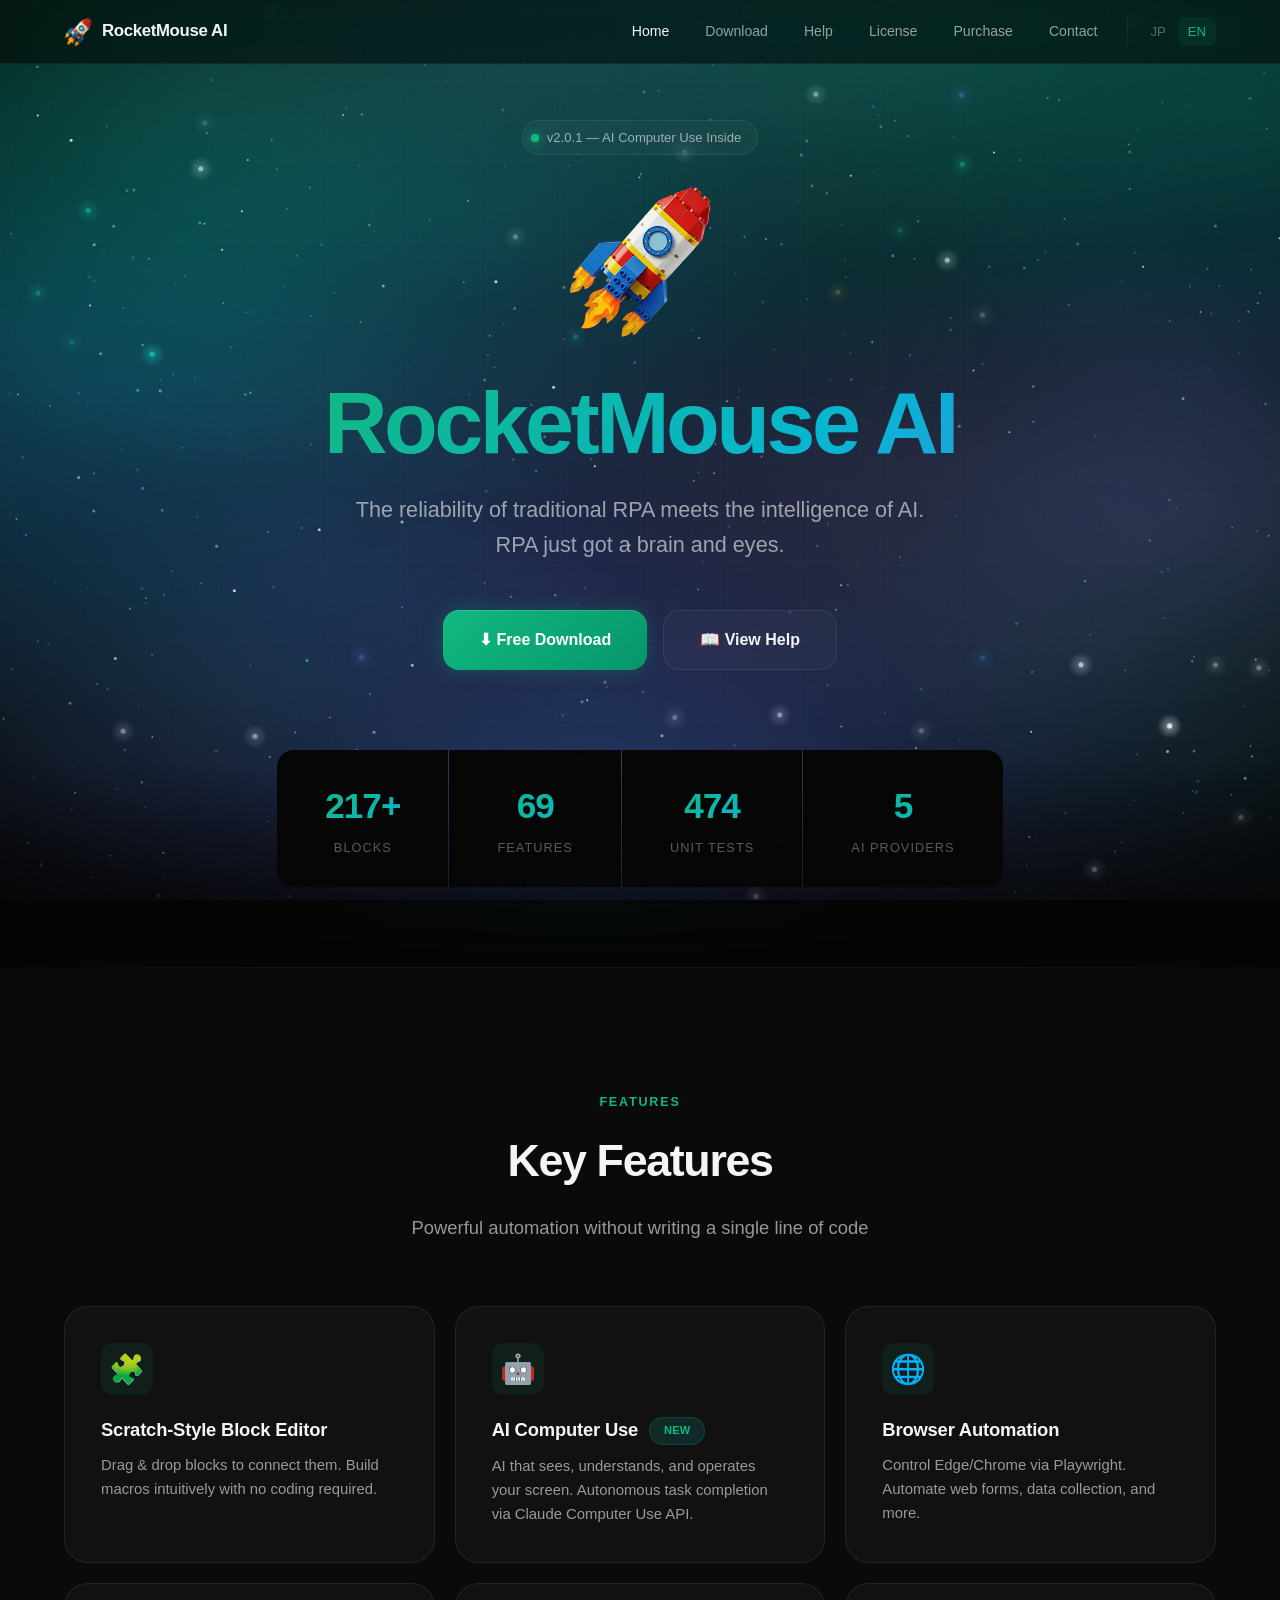
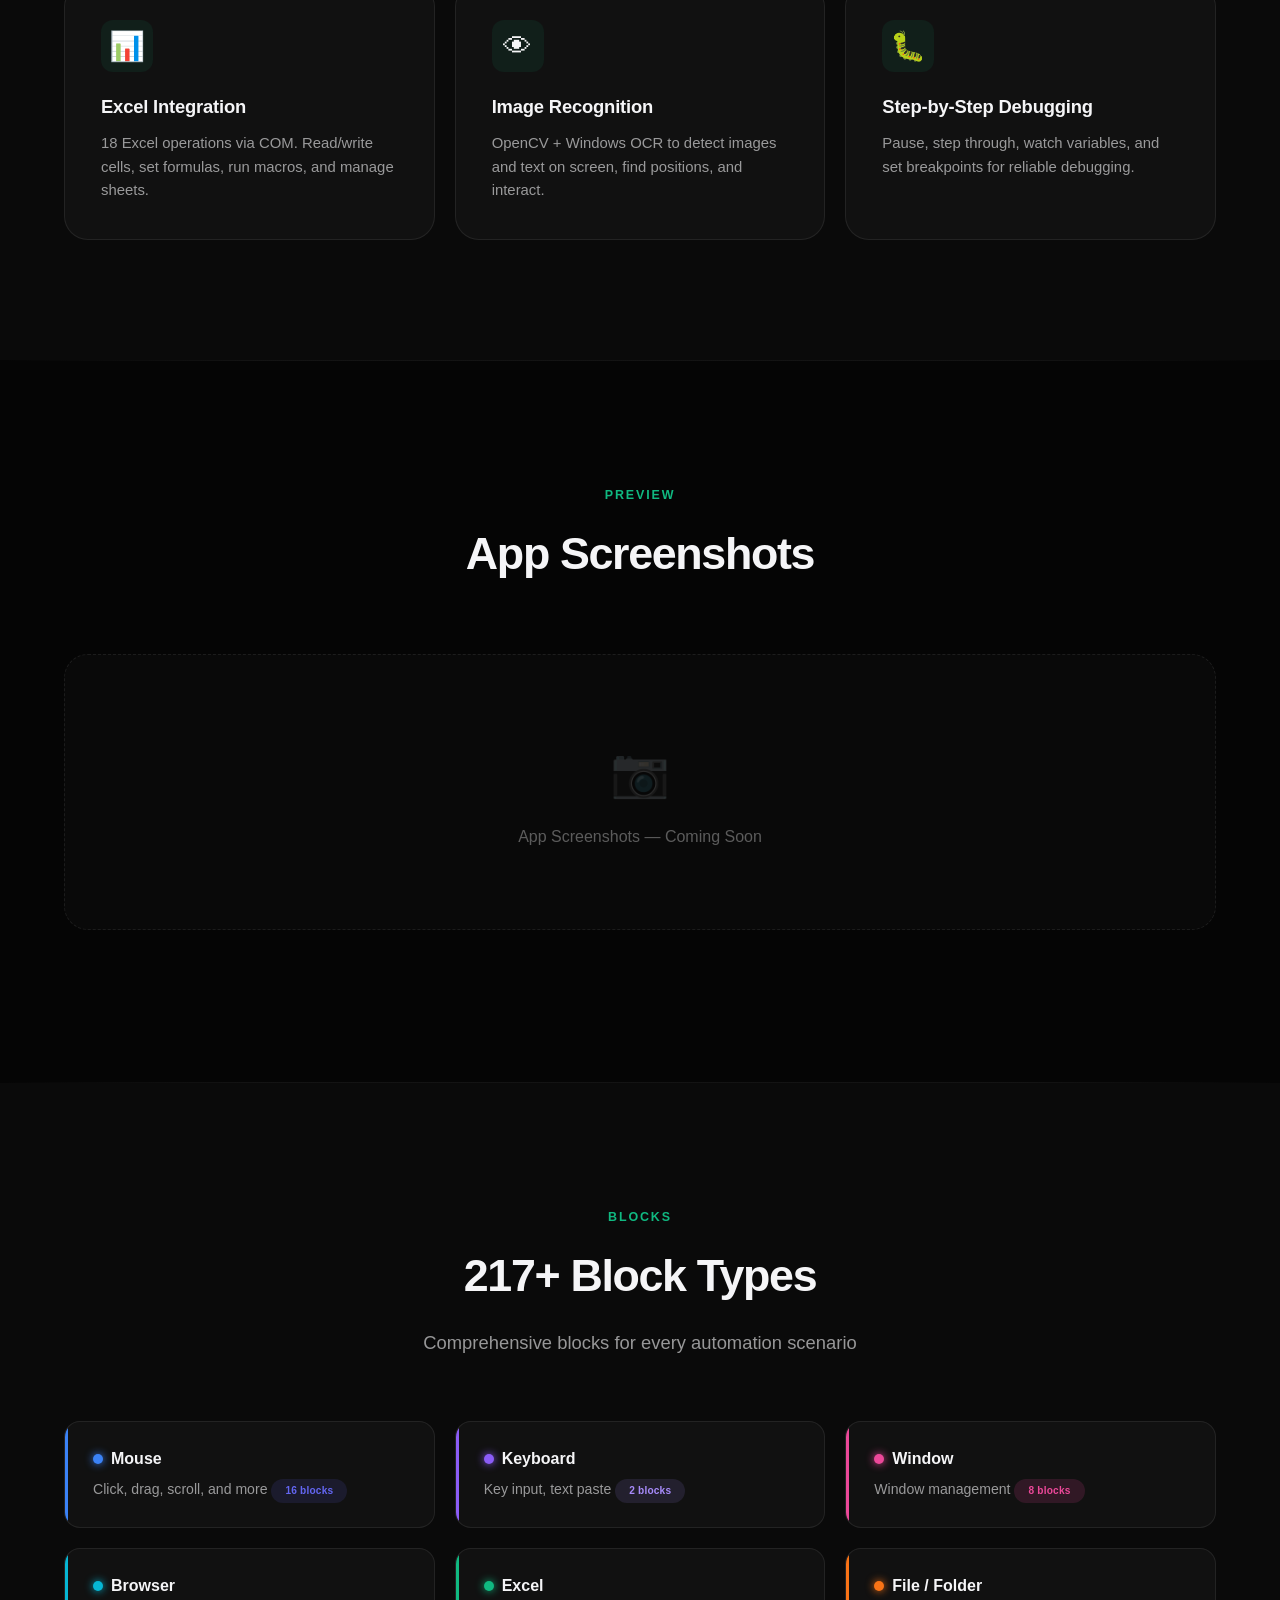
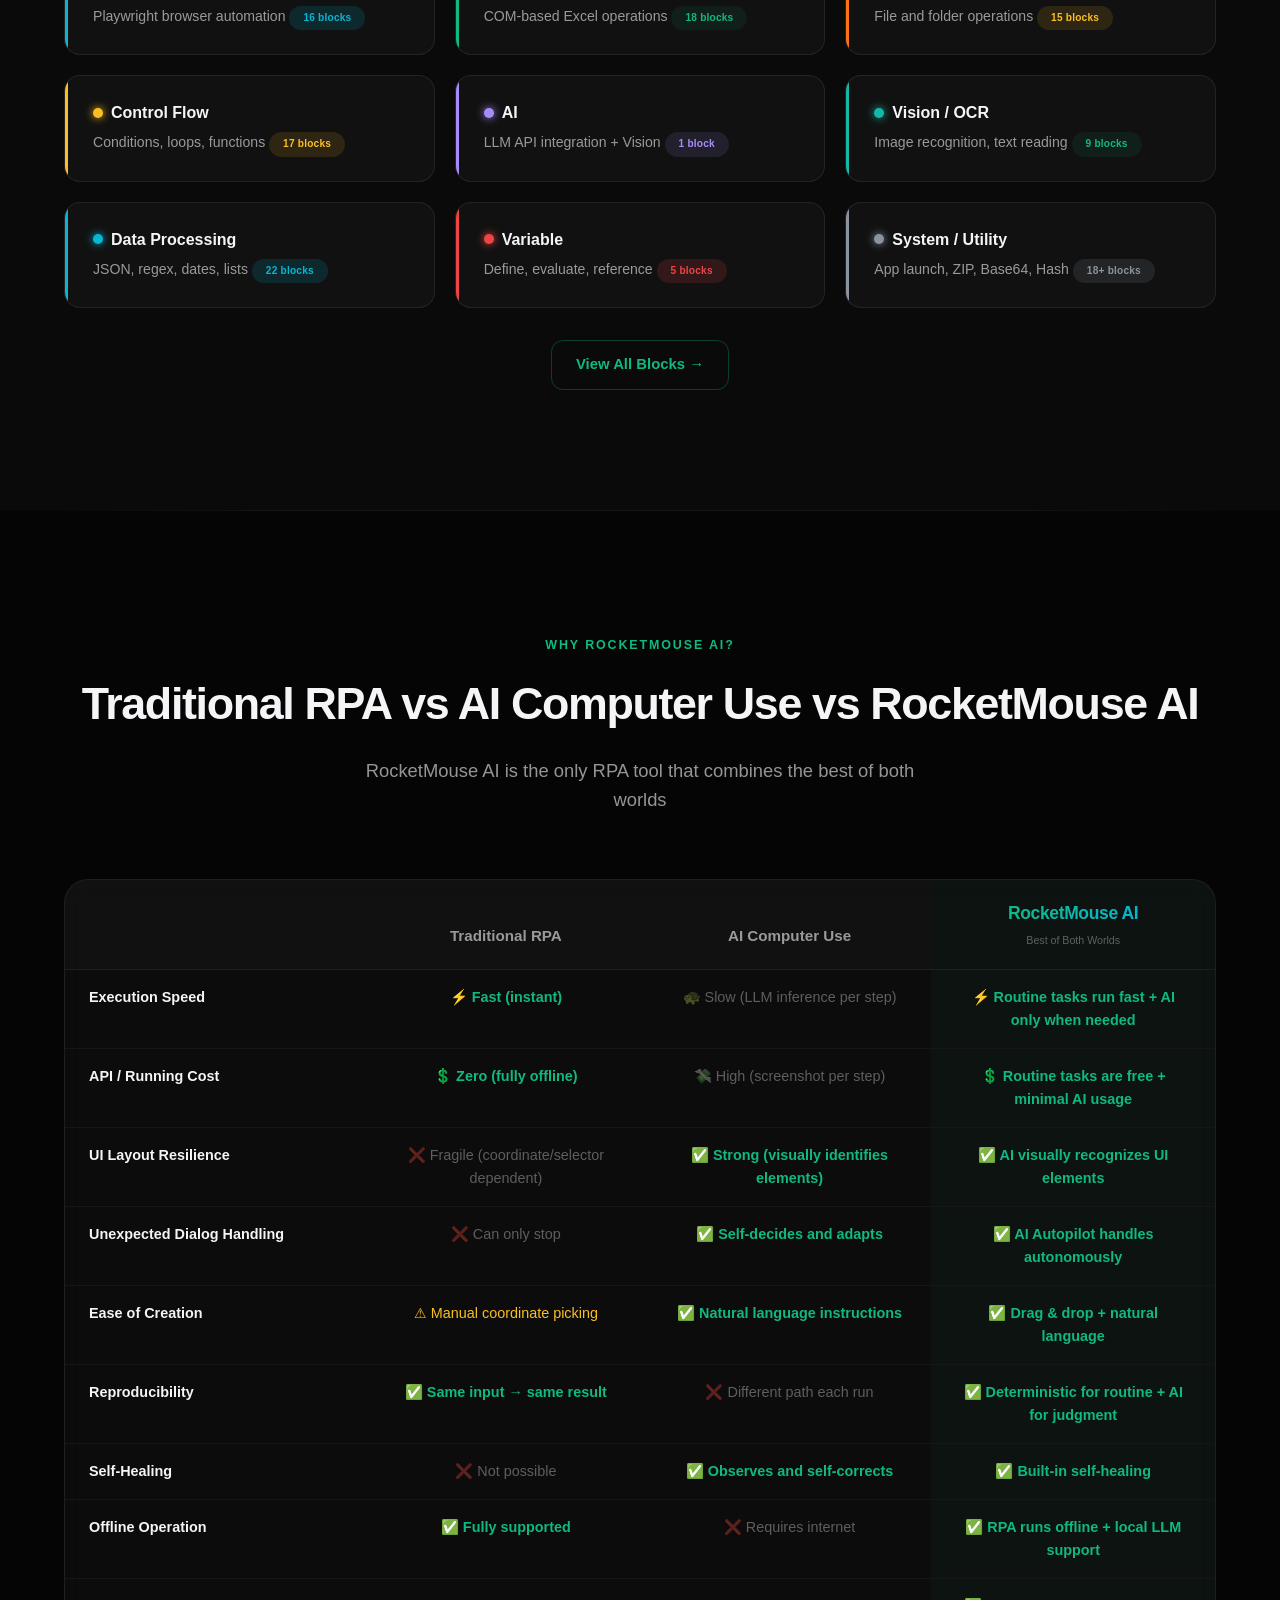
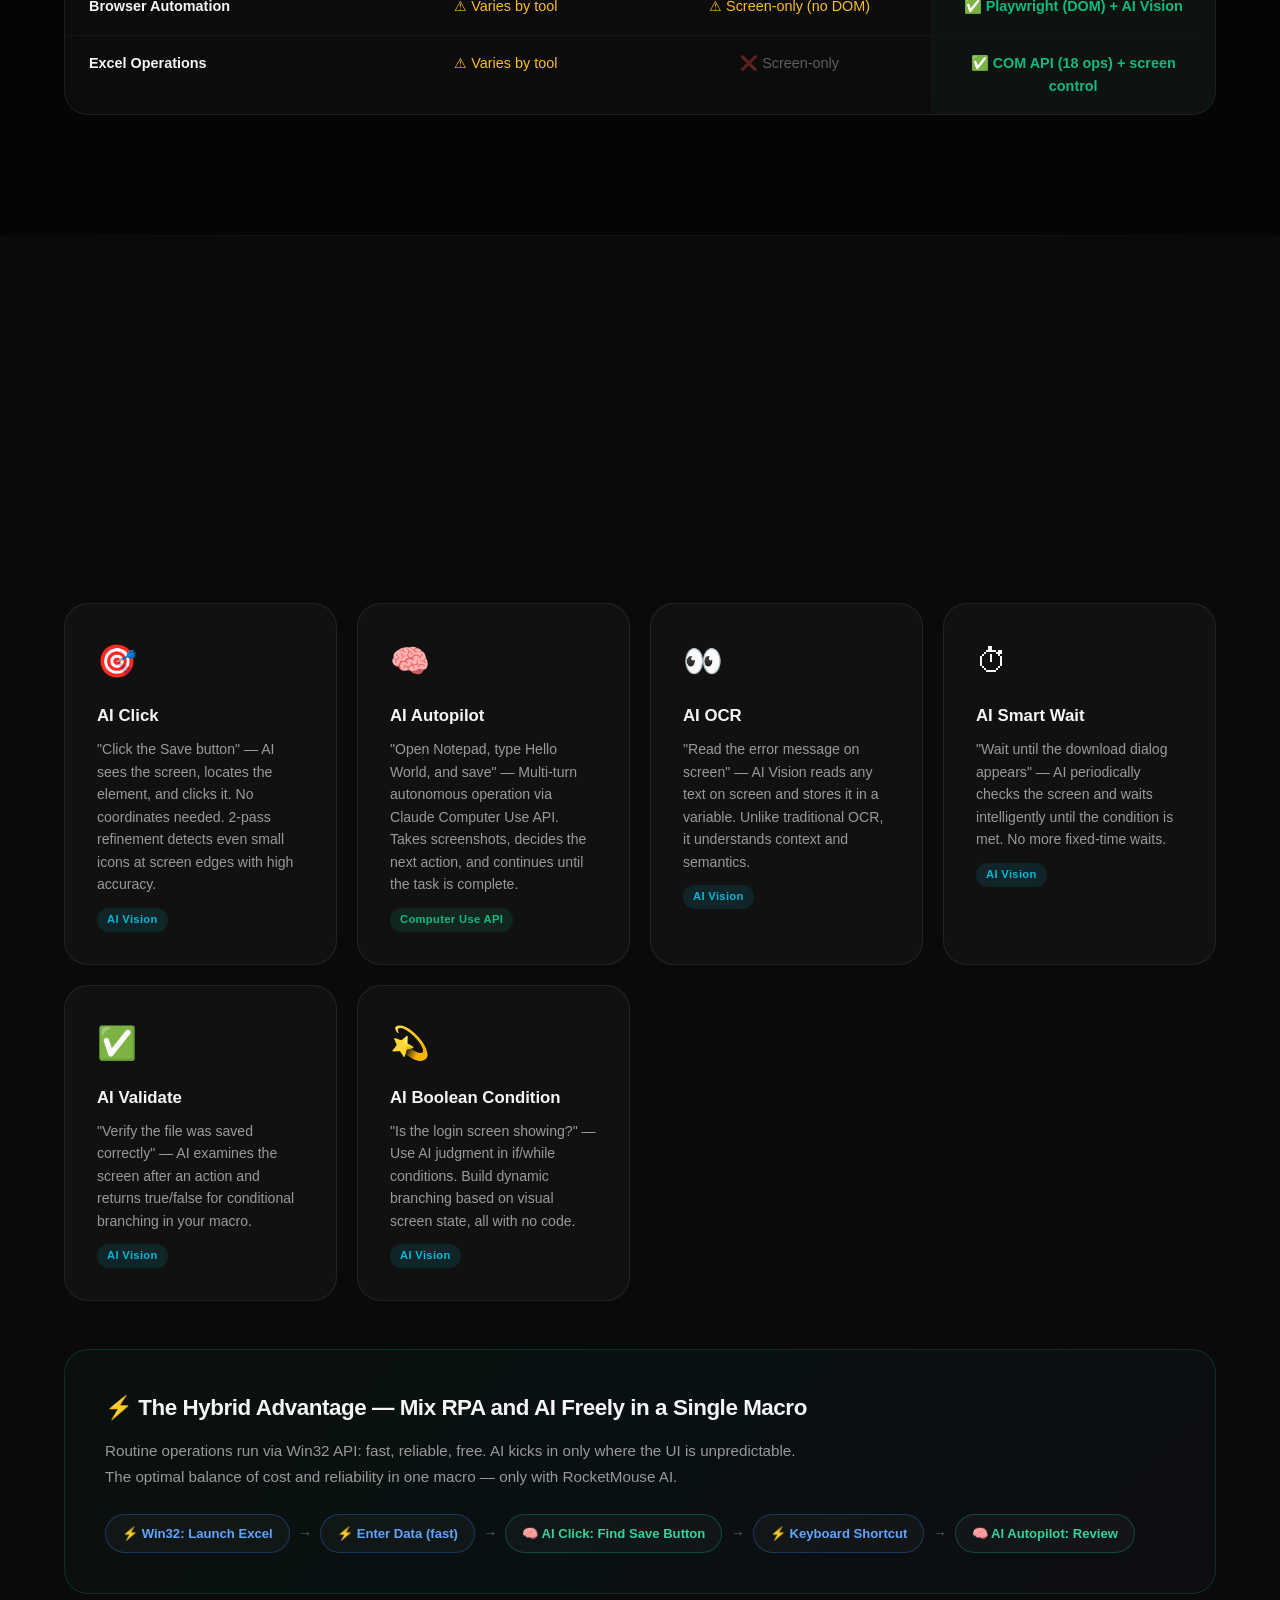
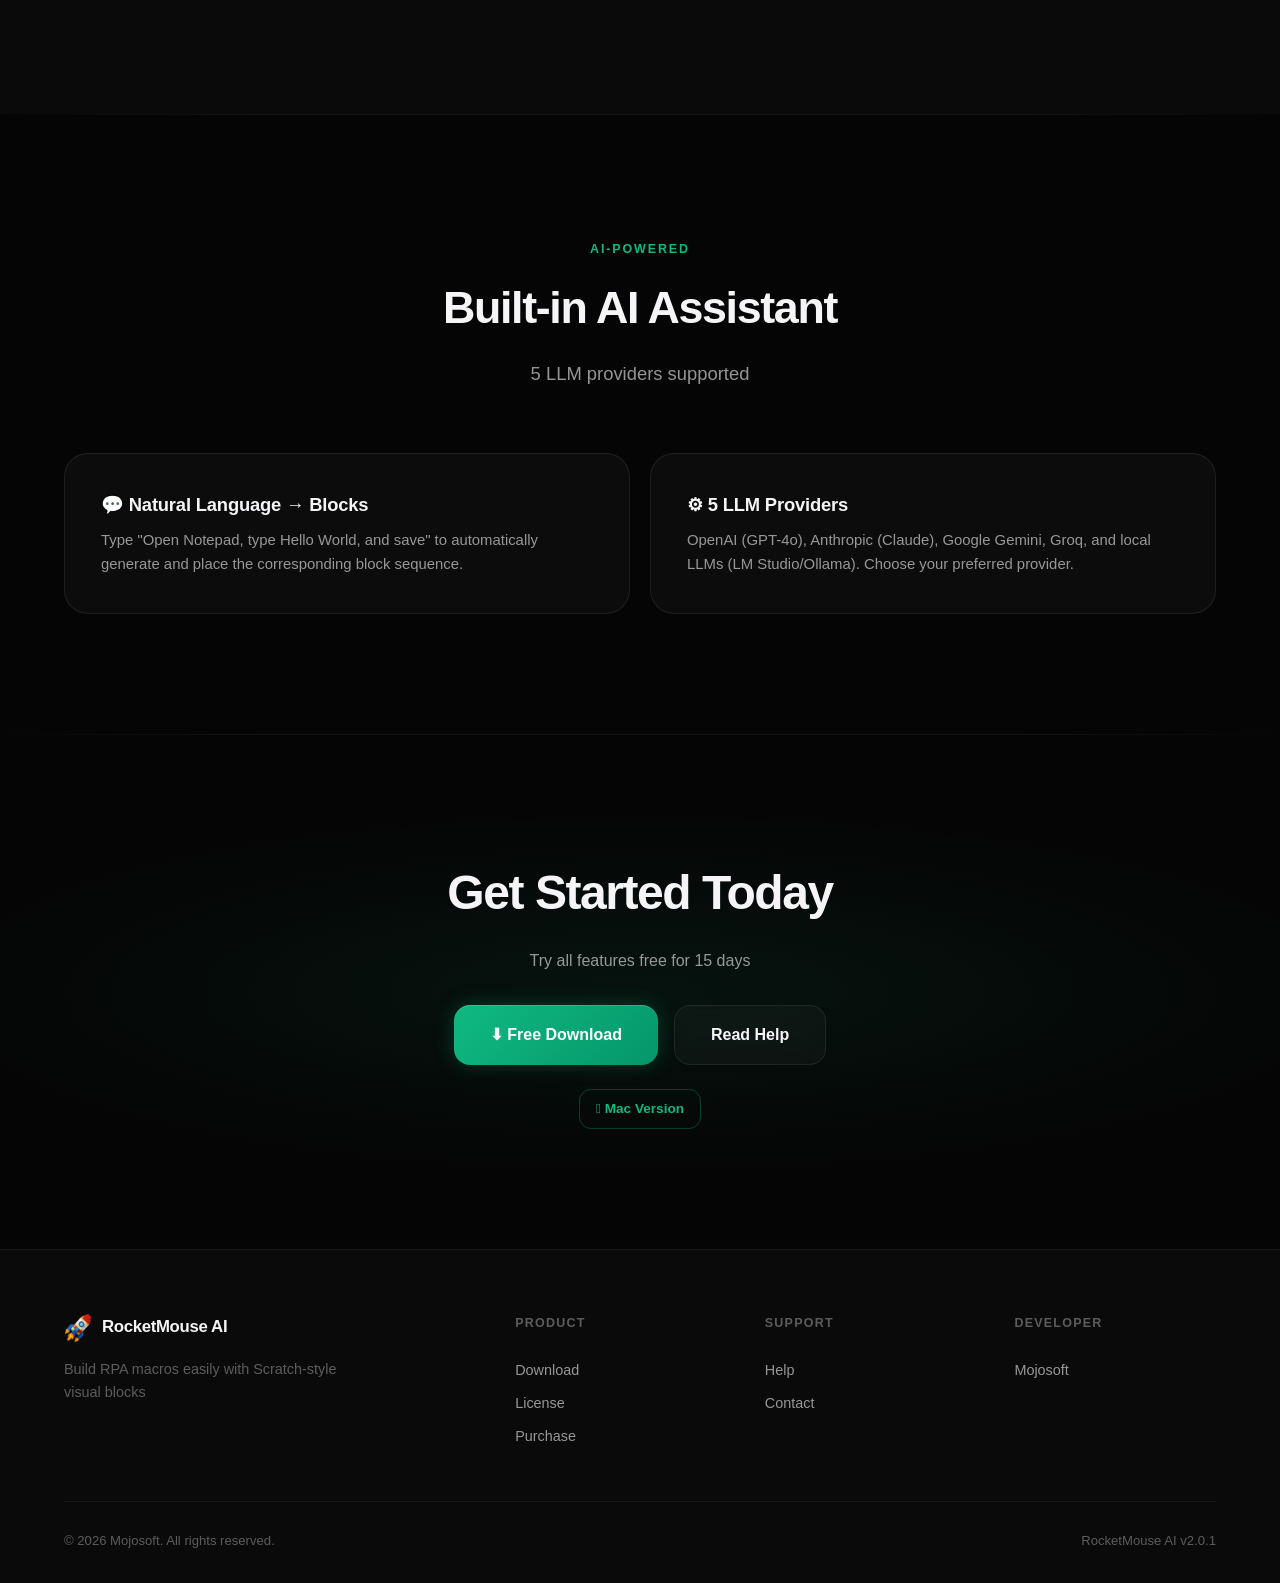
==== en/index.html @ 4b275c0c "Link Mac version site, mark Windows download as Coming Soon - CTA: Replace "Coming Soon Mac版" with l" ====
<!DOCTYPE html>
<html lang="en">
<head>
  <meta charset="UTF-8">
  <meta name="viewport" content="width=device-width, initial-scale=1.0">
  <title>RocketMouse AI — Visual RPA Macro Editor</title>
  <meta name="description" content="Build RPA macros by dragging and snapping Scratch-style puzzle blocks. No programming required.">
  <link rel="icon" type="image/png" href="../images/logo-64.png">
  <link rel="stylesheet" href="../css/style.css">
</head>
<body>

<nav class="nav">
  <div class="container">
    <a href="index.html" class="nav-brand"><img src="../images/logo-64.png" alt="">RocketMouse AI</a>
    <button class="nav-mobile-toggle">&#9776;</button>
    <div class="nav-links">
      <a href="index.html" class="active">Home</a>
      <a href="download.html">Download</a>
      <a href="help.html">Help</a>
      <a href="license.html">License</a>
      <a href="purchase.html">Purchase</a>
      <a href="contact.html">Contact</a>
      <div class="nav-lang">
        <a href="../index.html">JP</a>
        <a href="index.html" class="active">EN</a>
      </div>
    </div>
  </div>
</nav>

<!-- Hero — Animated mesh gradient + grid overlay -->
<section class="hero">
  <div class="hero-bg">
    <div class="orb orb-1"></div>
    <div class="orb orb-2"></div>
    <div class="orb orb-3"></div>
  </div>
  <div class="hero-grid"></div>
  <div class="container">
    <div class="hero-badge reveal">
      <span class="badge-dot"></span>
      <span>v2.0.1 — AI Computer Use Inside</span>
    </div>
    <img src="../images/logo-256.png" alt="RocketMouse AI" class="hero-logo">
    <h1 class="reveal reveal-delay-1"><span class="gradient-text">RocketMouse AI</span></h1>
    <p class="tagline reveal reveal-delay-2">The reliability of traditional RPA meets the intelligence of AI.<br>RPA just got a brain and eyes.</p>
    <div class="hero-buttons reveal reveal-delay-3">
      <a href="download.html" class="btn btn-primary btn-lg">&#11015; Free Download</a>
      <a href="help.html" class="btn btn-secondary btn-lg">&#128214; View Help</a>
    </div>
    <div class="hero-stats reveal reveal-delay-4">
      <div class="hero-stat"><div class="stat-value" data-count="217" data-suffix="+">0</div><div class="stat-label">Blocks</div></div>
      <div class="hero-stat"><div class="stat-value" data-count="69">0</div><div class="stat-label">Features</div></div>
      <div class="hero-stat"><div class="stat-value" data-count="474">0</div><div class="stat-label">Unit Tests</div></div>
      <div class="hero-stat"><div class="stat-value" data-count="5">0</div><div class="stat-label">AI Providers</div></div>
    </div>
  </div>
</section>

<hr class="section-divider">

<!-- Features -->
<section class="section section-alt">
  <div class="container">
    <div class="section-header reveal">
      <span class="section-label">Features</span>
      <h2>Key Features</h2>
      <p>Powerful automation without writing a single line of code</p>
    </div>
    <div class="feature-grid feature-grid-3">
      <div class="card reveal reveal-delay-1">
        <div class="card-icon">&#129513;</div>
        <h3>Scratch-Style Block Editor</h3>
        <p>Drag &amp; drop blocks to connect them. Build macros intuitively with no coding required.</p>
      </div>
      <div class="card reveal reveal-delay-2">
        <div class="card-icon">&#129302;</div>
        <h3>AI Computer Use <span class="badge badge-new" style="font-size:0.6em;vertical-align:middle;margin-left:6px;">NEW</span></h3>
        <p>AI that sees, understands, and operates your screen. Autonomous task completion via Claude Computer Use API.</p>
      </div>
      <div class="card reveal reveal-delay-3">
        <div class="card-icon">&#127760;</div>
        <h3>Browser Automation</h3>
        <p>Control Edge/Chrome via Playwright. Automate web forms, data collection, and more.</p>
      </div>
      <div class="card reveal reveal-delay-1">
        <div class="card-icon">&#128202;</div>
        <h3>Excel Integration</h3>
        <p>18 Excel operations via COM. Read/write cells, set formulas, run macros, and manage sheets.</p>
      </div>
      <div class="card reveal reveal-delay-2">
        <div class="card-icon">&#128065;</div>
        <h3>Image Recognition</h3>
        <p>OpenCV + Windows OCR to detect images and text on screen, find positions, and interact.</p>
      </div>
      <div class="card reveal reveal-delay-3">
        <div class="card-icon">&#128027;</div>
        <h3>Step-by-Step Debugging</h3>
        <p>Pause, step through, watch variables, and set breakpoints for reliable debugging.</p>
      </div>
    </div>
  </div>
</section>

<hr class="section-divider">

<!-- Screenshot Placeholder -->
<section class="section">
  <div class="container">
    <div class="section-header reveal">
      <span class="section-label">Preview</span>
      <h2>App Screenshots</h2>
    </div>
    <div class="screenshot-placeholder reveal">
      <div class="placeholder-icon">&#128247;</div>
      <p>App Screenshots — Coming Soon</p>
    </div>
  </div>
</section>

<hr class="section-divider">

<!-- Block Categories -->
<section class="section section-alt">
  <div class="container">
    <div class="section-header reveal">
      <span class="section-label">Blocks</span>
      <h2>217+ Block Types</h2>
      <p>Comprehensive blocks for every automation scenario</p>
    </div>
    <div class="feature-grid">
      <div class="block-cat-card reveal reveal-delay-1" style="--cat-color: #3B82F6;">
        <h3><span class="cat-dot"></span> Mouse</h3>
        <p>Click, drag, scroll, and more <span class="badge badge-blue">16 blocks</span></p>
      </div>
      <div class="block-cat-card reveal reveal-delay-1" style="--cat-color: #8B5CF6;">
        <h3><span class="cat-dot"></span> Keyboard</h3>
        <p>Key input, text paste <span class="badge badge-purple">2 blocks</span></p>
      </div>
      <div class="block-cat-card reveal reveal-delay-2" style="--cat-color: #EC4899;">
        <h3><span class="cat-dot"></span> Window</h3>
        <p>Window management <span class="badge" style="background:rgba(236,72,153,0.15);color:#EC4899;">8 blocks</span></p>
      </div>
      <div class="block-cat-card reveal reveal-delay-2" style="--cat-color: #06B6D4;">
        <h3><span class="cat-dot"></span> Browser</h3>
        <p>Playwright browser automation <span class="badge" style="background:rgba(6,182,212,0.15);color:#06B6D4;">16 blocks</span></p>
      </div>
      <div class="block-cat-card reveal reveal-delay-3" style="--cat-color: #10B981;">
        <h3><span class="cat-dot"></span> Excel</h3>
        <p>COM-based Excel operations <span class="badge badge-green">18 blocks</span></p>
      </div>
      <div class="block-cat-card reveal reveal-delay-3" style="--cat-color: #F97316;">
        <h3><span class="cat-dot"></span> File / Folder</h3>
        <p>File and folder operations <span class="badge badge-amber">15 blocks</span></p>
      </div>
      <div class="block-cat-card reveal reveal-delay-4" style="--cat-color: #FBBF24;">
        <h3><span class="cat-dot"></span> Control Flow</h3>
        <p>Conditions, loops, functions <span class="badge badge-amber">17 blocks</span></p>
      </div>
      <div class="block-cat-card reveal reveal-delay-4" style="--cat-color: #A78BFA;">
        <h3><span class="cat-dot"></span> AI</h3>
        <p>LLM API integration + Vision <span class="badge badge-purple">1 block</span></p>
      </div>
      <div class="block-cat-card reveal reveal-delay-5" style="--cat-color: #14B8A6;">
        <h3><span class="cat-dot"></span> Vision / OCR</h3>
        <p>Image recognition, text reading <span class="badge badge-green">9 blocks</span></p>
      </div>
      <div class="block-cat-card reveal reveal-delay-5" style="--cat-color: #06B6D4;">
        <h3><span class="cat-dot"></span> Data Processing</h3>
        <p>JSON, regex, dates, lists <span class="badge" style="background:rgba(6,182,212,0.15);color:#06B6D4;">22 blocks</span></p>
      </div>
      <div class="block-cat-card reveal" style="--cat-color: #EF4444;">
        <h3><span class="cat-dot"></span> Variable</h3>
        <p>Define, evaluate, reference <span class="badge" style="background:rgba(239,68,68,0.15);color:#EF4444;">5 blocks</span></p>
      </div>
      <div class="block-cat-card reveal" style="--cat-color: #8B949E;">
        <h3><span class="cat-dot"></span> System / Utility</h3>
        <p>App launch, ZIP, Base64, Hash <span class="badge" style="background:rgba(139,148,158,0.15);color:#8B949E;">18+ blocks</span></p>
      </div>
    </div>
    <div class="text-center mt-4 reveal">
      <a href="help.html#block-categories" class="btn btn-outline">View All Blocks &rarr;</a>
    </div>
  </div>
</section>

<hr class="section-divider">

<!-- Comparison Table: Traditional RPA vs AI Computer Use vs RocketMouse AI -->
<section class="section">
  <div class="container">
    <div class="section-header reveal">
      <span class="section-label">Why RocketMouse AI?</span>
      <h2>Traditional RPA vs AI Computer Use vs RocketMouse AI</h2>
      <p>RocketMouse AI is the only RPA tool that combines the best of both worlds</p>
    </div>
    <div class="comparison-table-wrap reveal">
      <table class="comparison-table">
        <thead>
          <tr>
            <th></th>
            <th>Traditional RPA</th>
            <th>AI Computer Use</th>
            <th class="col-winner">
              <span class="col-header-brand">RocketMouse AI</span>
              <span class="col-header-sub">Best of Both Worlds</span>
            </th>
          </tr>
        </thead>
        <tbody>
          <tr>
            <td>Execution Speed</td>
            <td class="compare-yes">&#9889; Fast (instant)</td>
            <td class="compare-no">&#128034; Slow (LLM inference per step)</td>
            <td class="col-winner compare-best">&#9889; Routine tasks run fast + AI only when needed</td>
          </tr>
          <tr>
            <td>API / Running Cost</td>
            <td class="compare-yes">&#128178; Zero (fully offline)</td>
            <td class="compare-no">&#128184; High (screenshot per step)</td>
            <td class="col-winner compare-best">&#128178; Routine tasks are free + minimal AI usage</td>
          </tr>
          <tr>
            <td>UI Layout Resilience</td>
            <td class="compare-no">&#10060; Fragile (coordinate/selector dependent)</td>
            <td class="compare-yes">&#9989; Strong (visually identifies elements)</td>
            <td class="col-winner compare-best">&#9989; AI visually recognizes UI elements</td>
          </tr>
          <tr>
            <td>Unexpected Dialog Handling</td>
            <td class="compare-no">&#10060; Can only stop</td>
            <td class="compare-yes">&#9989; Self-decides and adapts</td>
            <td class="col-winner compare-best">&#9989; AI Autopilot handles autonomously</td>
          </tr>
          <tr>
            <td>Ease of Creation</td>
            <td class="compare-partial">&#9888; Manual coordinate picking</td>
            <td class="compare-yes">&#9989; Natural language instructions</td>
            <td class="col-winner compare-best">&#9989; Drag &amp; drop + natural language</td>
          </tr>
          <tr>
            <td>Reproducibility</td>
            <td class="compare-yes">&#9989; Same input &rarr; same result</td>
            <td class="compare-no">&#10060; Different path each run</td>
            <td class="col-winner compare-best">&#9989; Deterministic for routine + AI for judgment</td>
          </tr>
          <tr>
            <td>Self-Healing</td>
            <td class="compare-no">&#10060; Not possible</td>
            <td class="compare-yes">&#9989; Observes and self-corrects</td>
            <td class="col-winner compare-best">&#9989; Built-in self-healing</td>
          </tr>
          <tr>
            <td>Offline Operation</td>
            <td class="compare-yes">&#9989; Fully supported</td>
            <td class="compare-no">&#10060; Requires internet</td>
            <td class="col-winner compare-best">&#9989; RPA runs offline + local LLM support</td>
          </tr>
          <tr>
            <td>Browser Automation</td>
            <td class="compare-partial">&#9888; Varies by tool</td>
            <td class="compare-partial">&#9888; Screen-only (no DOM)</td>
            <td class="col-winner compare-best">&#9989; Playwright (DOM) + AI Vision</td>
          </tr>
          <tr>
            <td>Excel Operations</td>
            <td class="compare-partial">&#9888; Varies by tool</td>
            <td class="compare-no">&#10060; Screen-only</td>
            <td class="col-winner compare-best">&#9989; COM API (18 ops) + screen control</td>
          </tr>
        </tbody>
      </table>
    </div>
  </div>
</section>

<hr class="section-divider">

<!-- AI Vision Showcase: How Computer Use Powers RocketMouse AI -->
<section class="section section-alt">
  <div class="container">
    <div class="section-header reveal">
      <span class="section-label">AI Vision &amp; Computer Use</span>
      <h2>AI That Sees, Understands, and Operates</h2>
      <p>Native Anthropic Claude Computer Use API integration. RPA now has a brain and eyes.</p>
    </div>

    <div class="vision-flow">
      <div class="vision-card reveal reveal-delay-1">
        <span class="vision-icon">&#127919;</span>
        <h3>AI Click</h3>
        <p>"Click the Save button" &mdash; AI sees the screen, locates the element, and clicks it. No coordinates needed. 2-pass refinement detects even small icons at screen edges with high accuracy.</p>
        <span class="vision-tag vision-tag-vision">AI Vision</span>
      </div>
      <div class="vision-card reveal reveal-delay-2">
        <span class="vision-icon">&#129504;</span>
        <h3>AI Autopilot</h3>
        <p>"Open Notepad, type Hello World, and save" &mdash; Multi-turn autonomous operation via Claude Computer Use API. Takes screenshots, decides the next action, and continues until the task is complete.</p>
        <span class="vision-tag vision-tag-native">Computer Use API</span>
      </div>
      <div class="vision-card reveal reveal-delay-3">
        <span class="vision-icon">&#128064;</span>
        <h3>AI OCR</h3>
        <p>"Read the error message on screen" &mdash; AI Vision reads any text on screen and stores it in a variable. Unlike traditional OCR, it understands context and semantics.</p>
        <span class="vision-tag vision-tag-vision">AI Vision</span>
      </div>
      <div class="vision-card reveal reveal-delay-4">
        <span class="vision-icon">&#9201;</span>
        <h3>AI Smart Wait</h3>
        <p>"Wait until the download dialog appears" &mdash; AI periodically checks the screen and waits intelligently until the condition is met. No more fixed-time waits.</p>
        <span class="vision-tag vision-tag-vision">AI Vision</span>
      </div>
      <div class="vision-card reveal reveal-delay-5">
        <span class="vision-icon">&#9989;</span>
        <h3>AI Validate</h3>
        <p>"Verify the file was saved correctly" &mdash; AI examines the screen after an action and returns true/false for conditional branching in your macro.</p>
        <span class="vision-tag vision-tag-vision">AI Vision</span>
      </div>
      <div class="vision-card reveal reveal-delay-5">
        <span class="vision-icon">&#128171;</span>
        <h3>AI Boolean Condition</h3>
        <p>"Is the login screen showing?" &mdash; Use AI judgment in if/while conditions. Build dynamic branching based on visual screen state, all with no code.</p>
        <span class="vision-tag vision-tag-vision">AI Vision</span>
      </div>
    </div>

    <!-- Hybrid Advantage -->
    <div class="hybrid-banner reveal">
      <h3>&#9889; The Hybrid Advantage &mdash; Mix RPA and AI Freely in a Single Macro</h3>
      <p>Routine operations run via Win32 API: fast, reliable, free. AI kicks in only where the UI is unpredictable. The optimal balance of cost and reliability in one macro &mdash; only with RocketMouse AI.</p>
      <div class="hybrid-flow-steps">
        <span class="hybrid-step hybrid-step-rpa">&#9889; Win32: Launch Excel</span>
        <span class="hybrid-step-arrow">&rarr;</span>
        <span class="hybrid-step hybrid-step-rpa">&#9889; Enter Data (fast)</span>
        <span class="hybrid-step-arrow">&rarr;</span>
        <span class="hybrid-step hybrid-step-ai">&#129504; AI Click: Find Save Button</span>
        <span class="hybrid-step-arrow">&rarr;</span>
        <span class="hybrid-step hybrid-step-rpa">&#9889; Keyboard Shortcut</span>
        <span class="hybrid-step-arrow">&rarr;</span>
        <span class="hybrid-step hybrid-step-ai">&#129504; AI Autopilot: Review</span>
      </div>
    </div>
  </div>
</section>

<hr class="section-divider">

<!-- AI Assistant & Providers -->
<section class="section">
  <div class="container">
    <div class="section-header reveal">
      <span class="section-label">AI-Powered</span>
      <h2>Built-in AI Assistant</h2>
      <p>5 LLM providers supported</p>
    </div>
    <div class="feature-grid" style="grid-template-columns: 1fr 1fr;">
      <div class="card reveal reveal-delay-1">
        <h3>&#128172; Natural Language &rarr; Blocks</h3>
        <p>Type "Open Notepad, type Hello World, and save" to automatically generate and place the corresponding block sequence.</p>
      </div>
      <div class="card reveal reveal-delay-2">
        <h3>&#9881; 5 LLM Providers</h3>
        <p>OpenAI (GPT-4o), Anthropic (Claude), Google Gemini, Groq, and local LLMs (LM Studio/Ollama). Choose your preferred provider.</p>
      </div>
    </div>
  </div>
</section>

<hr class="section-divider">

<!-- CTA -->
<section class="cta-section">
  <div class="container">
    <h2 class="reveal">Get Started Today</h2>
    <p class="text-muted reveal reveal-delay-1" style="margin-bottom:32px;">Try all features free for 15 days</p>
    <div class="hero-buttons reveal reveal-delay-2">
      <a href="download.html" class="btn btn-primary btn-lg">&#11015; Free Download</a>
      <a href="help.html" class="btn btn-secondary btn-lg">Read Help</a>
    </div>
    <p class="text-muted reveal reveal-delay-3" style="margin-top:24px;">
      <a href="https://mojosoftjp.github.io/rocketmouse-mac/" class="btn btn-outline btn-sm">&#63743; Mac Version</a>
    </p>
  </div>
</section>

<footer class="footer">
  <div class="container">
    <div class="footer-grid">
      <div class="footer-brand">
        <a href="index.html" class="nav-brand"><img src="../images/logo-64.png" alt="" style="width:28px;height:28px">RocketMouse AI</a>
        <p>Build RPA macros easily with Scratch-style visual blocks</p>
      </div>
      <div class="footer-col"><h4>Product</h4><a href="download.html">Download</a><a href="license.html">License</a><a href="purchase.html">Purchase</a></div>
      <div class="footer-col"><h4>Support</h4><a href="help.html">Help</a><a href="contact.html">Contact</a></div>
      <div class="footer-col"><h4>Developer</h4><a href="#">Mojosoft</a></div>
    </div>
    <div class="footer-bottom">
      <span>&copy; 2026 Mojosoft. All rights reserved.</span>
      <span>RocketMouse AI v2.0.1</span>
    </div>
  </div>
</footer>

<script src="../js/main.js"></script>
</body>
</html>
---- css/style.css ----
/* ============================================
   RocketMouse AI — World-Class Dark Theme
   Inspired by Linear, Stripe, Raycast
   ============================================ */

/* --- CSS Custom Properties --- */
:root {
  --bg-primary: #050505;
  --bg-secondary: #0a0a0a;
  --bg-tertiary: #111111;
  --bg-card: rgba(255,255,255,0.03);
  --bg-card-hover: rgba(255,255,255,0.06);
  --border-color: rgba(255,255,255,0.06);
  --border-hover: rgba(255,255,255,0.12);
  --border-glow: rgba(16, 185, 129, 0.3);
  --text-primary: #f5f5f7;
  --text-secondary: rgba(245,245,247,0.6);
  --text-muted: rgba(245,245,247,0.35);
  --accent-green: #10B981;
  --accent-green-hover: #34D399;
  --accent-green-bg: rgba(16, 185, 129, 0.08);
  --accent-green-glow: rgba(16, 185, 129, 0.15);
  --accent-blue: #6366F1;
  --accent-blue-hover: #818CF8;
  --accent-cyan: #06B6D4;
  --accent-red: #EF4444;
  --accent-amber: #FBBF24;
  --accent-purple: #A78BFA;
  --accent-pink: #EC4899;
  --glass-bg: rgba(255,255,255,0.03);
  --glass-border: rgba(255,255,255,0.08);
  --glass-bg-hover: rgba(255,255,255,0.06);
  --radius-sm: 8px;
  --radius-md: 12px;
  --radius-lg: 16px;
  --radius-xl: 24px;
  --radius-2xl: 32px;
  --font-sans: "Inter", -apple-system, BlinkMacSystemFont, "Segoe UI", "Noto Sans JP", sans-serif;
  --font-mono: "JetBrains Mono", "SF Mono", "Cascadia Code", "Fira Code", Consolas, monospace;
  --max-width: 1200px;
  --nav-height: 64px;
  --ease-out-expo: cubic-bezier(0.16, 1, 0.3, 1);
  --ease-spring: cubic-bezier(0.34, 1.56, 0.64, 1);
}

/* --- Google Font Import --- */
@import url('https://fonts.googleapis.com/css2?family=Inter:wght@400;500;600;700;800;900&display=swap');

/* --- Reset & Base --- */
*, *::before, *::after { box-sizing: border-box; margin: 0; padding: 0; }
html { scroll-behavior: smooth; scroll-padding-top: calc(var(--nav-height) + 20px); }
body {
  font-family: var(--font-sans);
  background: var(--bg-primary);
  color: var(--text-primary);
  line-height: 1.6;
  -webkit-font-smoothing: antialiased;
  -moz-osx-font-smoothing: grayscale;
  overflow-x: hidden;
}

/* Subtle noise texture overlay */
body::before {
  content: '';
  position: fixed; inset: 0; z-index: 9999;
  background-image: url("data:image/svg+xml,%3Csvg viewBox='0 0 256 256' xmlns='http://www.w3.org/2000/svg'%3E%3Cfilter id='n'%3E%3CfeTurbulence type='fractalNoise' baseFrequency='0.9' numOctaves='4' stitchTiles='stitch'/%3E%3C/filter%3E%3Crect width='100%25' height='100%25' filter='url(%23n)' opacity='0.015'/%3E%3C/svg%3E");
  pointer-events: none;
}

a { color: var(--accent-blue); text-decoration: none; transition: color 0.2s; }
a:hover { color: var(--accent-blue-hover); }
img { max-width: 100%; height: auto; display: block; }
ul, ol { list-style: none; }
code { font-family: var(--font-mono); background: rgba(255,255,255,0.06); padding: 2px 8px; border-radius: 6px; font-size: 0.85em; border: 1px solid rgba(255,255,255,0.06); }
pre { background: rgba(255,255,255,0.03); border: 1px solid var(--border-color); border-radius: var(--radius-md); padding: 20px; overflow-x: auto; }
pre code { background: none; padding: 0; border: none; }
table { width: 100%; border-collapse: collapse; }
th, td { padding: 14px 20px; text-align: left; border-bottom: 1px solid var(--border-color); }
th { background: rgba(255,255,255,0.02); color: var(--text-secondary); font-weight: 600; font-size: 0.8em; text-transform: uppercase; letter-spacing: 0.08em; }
tbody tr { transition: background 0.15s; }
tbody tr:hover { background: rgba(255,255,255,0.02); }

/* --- Layout --- */
.container { max-width: var(--max-width); margin: 0 auto; padding: 0 24px; }
.section { padding: 120px 0; position: relative; }
.section-alt { background: var(--bg-secondary); }

/* --- Scroll Reveal Animations --- */
.reveal {
  opacity: 0;
  transform: translateY(40px);
  transition: opacity 0.8s var(--ease-out-expo), transform 0.8s var(--ease-out-expo);
}
.reveal.visible {
  opacity: 1;
  transform: translateY(0);
}
.reveal-delay-1 { transition-delay: 0.1s; }
.reveal-delay-2 { transition-delay: 0.2s; }
.reveal-delay-3 { transition-delay: 0.3s; }
.reveal-delay-4 { transition-delay: 0.4s; }
.reveal-delay-5 { transition-delay: 0.5s; }

/* --- Navigation --- */
.nav {
  position: fixed; top: 0; left: 0; right: 0; z-index: 1000;
  height: var(--nav-height);
  background: rgba(5, 5, 5, 0.6);
  backdrop-filter: blur(24px) saturate(180%);
  -webkit-backdrop-filter: blur(24px) saturate(180%);
  border-bottom: 1px solid var(--border-color);
  transition: background 0.3s;
}
.nav.scrolled { background: rgba(5, 5, 5, 0.9); }
.nav .container { display: flex; align-items: center; justify-content: space-between; height: 100%; }
.nav-brand { display: flex; align-items: center; gap: 10px; font-weight: 700; font-size: 1.05em; color: var(--text-primary); letter-spacing: -0.02em; }
.nav-brand img { width: 28px; height: 28px; }
.nav-links { display: flex; align-items: center; gap: 8px; }
.nav-links a {
  color: var(--text-secondary); font-size: 0.88em; font-weight: 500;
  padding: 6px 14px; border-radius: 8px;
  transition: color 0.15s, background 0.15s;
}
.nav-links a:hover { color: var(--text-primary); background: rgba(255,255,255,0.05); }
.nav-links a.active { color: var(--text-primary); }
.nav-lang { display: flex; align-items: center; gap: 2px; margin-left: 8px; padding-left: 12px; border-left: 1px solid var(--border-color); }
.nav-lang a { font-size: 0.82em; padding: 4px 10px; border-radius: 6px; color: var(--text-muted); }
.nav-lang a:hover { color: var(--text-secondary); }
.nav-lang a.active { background: var(--accent-green-bg); color: var(--accent-green); }
.nav-mobile-toggle { display: none; background: none; border: none; color: var(--text-primary); font-size: 1.5em; cursor: pointer; padding: 4px; }

/* ============================
   HERO SECTION — The showstopper
   ============================ */
.hero {
  min-height: 100vh;
  display: flex; align-items: center; justify-content: center;
  text-align: center;
  position: relative;
  overflow: hidden;
  padding: 120px 0 80px;
}

/* Animated mesh gradient background */
.hero-bg {
  position: absolute; inset: 0; z-index: 0;
  overflow: hidden;
}
.hero-bg .orb {
  position: absolute;
  border-radius: 50%;
  filter: blur(120px);
  opacity: 0.3;
  animation: orbFloat 20s ease-in-out infinite;
}
.hero-bg .orb-1 {
  width: 600px; height: 600px;
  background: radial-gradient(circle, #10B981 0%, transparent 70%);
  top: -10%; left: -5%;
  animation-delay: 0s;
}
.hero-bg .orb-2 {
  width: 500px; height: 500px;
  background: radial-gradient(circle, #6366F1 0%, transparent 70%);
  top: 20%; right: -10%;
  animation-delay: -7s;
  animation-duration: 25s;
}
.hero-bg .orb-3 {
  width: 400px; height: 400px;
  background: radial-gradient(circle, #06B6D4 0%, transparent 70%);
  bottom: -5%; left: 30%;
  animation-delay: -14s;
  animation-duration: 22s;
}
@keyframes orbFloat {
  0%, 100% { transform: translate(0, 0) scale(1); }
  25% { transform: translate(50px, -80px) scale(1.1); }
  50% { transform: translate(-30px, 60px) scale(0.9); }
  75% { transform: translate(70px, 30px) scale(1.05); }
}

/* Grid pattern overlay */
.hero-grid {
  position: absolute; inset: 0; z-index: 1;
  background-image:
    linear-gradient(rgba(255,255,255,0.02) 1px, transparent 1px),
    linear-gradient(90deg, rgba(255,255,255,0.02) 1px, transparent 1px);
  background-size: 80px 80px;
  mask-image: radial-gradient(ellipse 70% 60% at 50% 40%, black 20%, transparent 100%);
  -webkit-mask-image: radial-gradient(ellipse 70% 60% at 50% 40%, black 20%, transparent 100%);
}

/* Radial fade at bottom */
.hero::after {
  content: '';
  position: absolute; bottom: 0; left: 0; right: 0; height: 200px;
  background: linear-gradient(to top, var(--bg-primary), transparent);
  z-index: 2;
}

.hero .container { position: relative; z-index: 3; }

/* Logo with glow */
.hero-logo {
  width: 150px; height: 150px; margin: 0 auto 40px;
  position: relative;
  animation: logoFloat 6s ease-in-out infinite;
}
.hero-logo::after {
  content: '';
  position: absolute; inset: -20px;
  background: radial-gradient(circle, rgba(16,185,129,0.2) 0%, transparent 70%);
  border-radius: 50%;
  z-index: -1;
}
@keyframes logoFloat {
  0%, 100% { transform: translateY(0); }
  50% { transform: translateY(-8px); }
}

/* Pill badge above title */
.hero-badge {
  display: inline-flex; align-items: center; gap: 8px;
  padding: 6px 16px 6px 8px;
  background: var(--glass-bg);
  border: 1px solid var(--glass-border);
  border-radius: 100px;
  font-size: 0.82em; color: var(--text-secondary);
  margin-bottom: 32px;
  backdrop-filter: blur(8px);
}
.hero-badge .badge-dot {
  width: 8px; height: 8px; border-radius: 50%;
  background: var(--accent-green);
  box-shadow: 0 0 8px var(--accent-green);
  animation: pulse 2s ease-in-out infinite;
}
@keyframes pulse { 0%, 100% { opacity: 1; } 50% { opacity: 0.5; } }

/* Massive hero title */
.hero h1 {
  font-size: clamp(3em, 7vw, 5.5em);
  font-weight: 900;
  line-height: 1.05;
  letter-spacing: -0.04em;
  margin-bottom: 24px;
}
.gradient-text {
  background: linear-gradient(135deg, #10B981 0%, #06B6D4 40%, #6366F1 80%, #A78BFA 100%);
  background-size: 200% 200%;
  animation: gradientShift 8s ease infinite;
  -webkit-background-clip: text; -webkit-text-fill-color: transparent;
  background-clip: text;
}
@keyframes gradientShift {
  0% { background-position: 0% 50%; }
  50% { background-position: 100% 50%; }
  100% { background-position: 0% 50%; }
}

.hero .tagline {
  font-size: clamp(1.1em, 2vw, 1.35em);
  color: var(--text-secondary);
  margin-bottom: 48px;
  max-width: 600px; margin-left: auto; margin-right: auto;
  line-height: 1.6;
}
.hero-buttons { display: flex; gap: 16px; justify-content: center; flex-wrap: wrap; }

/* Stats with animated counters */
.hero-stats {
  display: flex; gap: 1px; justify-content: center; margin-top: 80px;
  background: var(--border-color); border-radius: var(--radius-lg);
  overflow: hidden;
}
.hero-stat {
  text-align: center; padding: 28px 48px;
  background: var(--bg-primary);
}
.hero-stat:first-child { border-radius: var(--radius-lg) 0 0 var(--radius-lg); }
.hero-stat:last-child { border-radius: 0 var(--radius-lg) var(--radius-lg) 0; }
.hero-stat .stat-value {
  font-size: 2.2em; font-weight: 800; letter-spacing: -0.03em;
  background: linear-gradient(135deg, var(--accent-green), var(--accent-cyan));
  -webkit-background-clip: text; -webkit-text-fill-color: transparent;
  background-clip: text;
}
.hero-stat .stat-label { font-size: 0.8em; color: var(--text-muted); margin-top: 4px; text-transform: uppercase; letter-spacing: 0.08em; }

/* ============================
   BUTTONS — Premium feel
   ============================ */
.btn {
  display: inline-flex; align-items: center; gap: 8px;
  padding: 12px 24px; border-radius: var(--radius-md);
  font-weight: 600; font-size: 0.93em; cursor: pointer;
  transition: all 0.25s var(--ease-out-expo);
  border: none; text-decoration: none;
  position: relative; overflow: hidden;
}
.btn-primary {
  background: linear-gradient(135deg, #10B981, #059669);
  color: #fff;
  box-shadow: 0 0 20px rgba(16, 185, 129, 0.25), inset 0 1px 0 rgba(255,255,255,0.15);
}
.btn-primary:hover {
  color: #fff;
  transform: translateY(-2px);
  box-shadow: 0 0 40px rgba(16, 185, 129, 0.35), 0 8px 32px rgba(16, 185, 129, 0.2), inset 0 1px 0 rgba(255,255,255,0.15);
}
.btn-primary:active { transform: translateY(0); }
.btn-secondary {
  background: var(--glass-bg);
  color: var(--text-primary);
  border: 1px solid var(--glass-border);
  backdrop-filter: blur(8px);
}
.btn-secondary:hover {
  background: var(--glass-bg-hover);
  border-color: var(--border-hover);
  color: var(--text-primary);
  transform: translateY(-2px);
}
.btn-outline {
  background: transparent; color: var(--accent-green);
  border: 1px solid rgba(16, 185, 129, 0.3);
}
.btn-outline:hover { background: var(--accent-green-bg); color: var(--accent-green); border-color: rgba(16, 185, 129, 0.5); }
.btn-lg { padding: 16px 36px; font-size: 1em; border-radius: var(--radius-lg); }
.btn-sm { padding: 8px 16px; font-size: 0.85em; }

/* ============================
   CARDS — Glassmorphism + gradient border
   ============================ */
.card {
  position: relative;
  background: var(--glass-bg);
  border: 1px solid var(--glass-border);
  border-radius: var(--radius-xl);
  padding: 36px;
  transition: all 0.4s var(--ease-out-expo);
  overflow: hidden;
}
.card::before {
  content: '';
  position: absolute; inset: 0;
  border-radius: inherit;
  background: radial-gradient(600px circle at var(--mouse-x, 50%) var(--mouse-y, 50%), rgba(16,185,129,0.06), transparent 60%);
  opacity: 0;
  transition: opacity 0.4s;
  pointer-events: none;
}
.card:hover { border-color: var(--border-hover); transform: translateY(-4px); }
.card:hover::before { opacity: 1; }
.card-icon {
  font-size: 1.8em; margin-bottom: 20px;
  width: 52px; height: 52px;
  display: flex; align-items: center; justify-content: center;
  background: var(--accent-green-bg);
  border-radius: var(--radius-md);
}
.card h3 { font-size: 1.15em; margin-bottom: 10px; font-weight: 700; letter-spacing: -0.01em; }
.card p { color: var(--text-secondary); font-size: 0.93em; line-height: 1.6; }

/* --- Feature Grid --- */
.feature-grid { display: grid; grid-template-columns: repeat(auto-fit, minmax(300px, 1fr)); gap: 20px; }
.feature-grid-3 { grid-template-columns: repeat(3, 1fr); }

/* --- Section Headers --- */
.section-header { text-align: center; margin-bottom: 64px; }
.section-header h2 {
  font-size: clamp(1.8em, 3.5vw, 2.8em);
  font-weight: 800; margin-bottom: 16px;
  letter-spacing: -0.03em;
}
.section-header p { color: var(--text-secondary); font-size: 1.15em; max-width: 560px; margin: 0 auto; line-height: 1.6; }
.section-label {
  display: inline-block; font-size: 0.78em; font-weight: 700;
  color: var(--accent-green); text-transform: uppercase; letter-spacing: 0.15em;
  margin-bottom: 12px;
}

/* ============================
   BLOCK CATEGORIES — Colored left border + glow
   ============================ */
.block-cat-card {
  position: relative;
  background: var(--glass-bg);
  border: 1px solid var(--glass-border);
  border-radius: var(--radius-lg);
  padding: 24px 28px;
  transition: all 0.3s var(--ease-out-expo);
  overflow: hidden;
}
.block-cat-card::after {
  content: '';
  position: absolute; left: 0; top: 0; bottom: 0; width: 3px;
  background: var(--cat-color);
  border-radius: 0 2px 2px 0;
}
.block-cat-card:hover {
  border-color: var(--border-hover);
  transform: translateY(-2px);
  box-shadow: 0 4px 24px rgba(0,0,0,0.3);
}
.block-cat-card h3 { font-size: 1em; font-weight: 700; margin-bottom: 6px; display: flex; align-items: center; gap: 8px; }
.block-cat-card .cat-dot { width: 10px; height: 10px; border-radius: 50%; background: var(--cat-color); box-shadow: 0 0 8px var(--cat-color); }
.block-cat-card p { color: var(--text-secondary); font-size: 0.88em; }

/* ============================
   PRICING — Premium cards
   ============================ */
.pricing-grid { display: grid; grid-template-columns: repeat(3, 1fr); gap: 20px; }
.pricing-card {
  background: var(--glass-bg);
  border: 1px solid var(--glass-border);
  border-radius: var(--radius-xl); padding: 44px 36px;
  text-align: center; position: relative;
  transition: all 0.4s var(--ease-out-expo);
}
.pricing-card:hover { transform: translateY(-4px); }
.pricing-card.featured {
  border-color: rgba(16, 185, 129, 0.3);
  background: rgba(16, 185, 129, 0.03);
  box-shadow: 0 0 60px rgba(16, 185, 129, 0.08);
}
.pricing-card.featured::before {
  content: attr(data-badge);
  position: absolute; top: -13px; left: 50%; transform: translateX(-50%);
  background: linear-gradient(135deg, #10B981, #059669);
  color: #fff; padding: 5px 20px;
  border-radius: 100px; font-size: 0.78em; font-weight: 700; white-space: nowrap;
  box-shadow: 0 4px 16px rgba(16, 185, 129, 0.3);
}
.pricing-card h3 { font-size: 1.3em; margin-bottom: 6px; font-weight: 700; }
.pricing-price { font-size: 2.4em; font-weight: 800; margin: 20px 0; letter-spacing: -0.03em; }
.pricing-features { text-align: left; margin: 28px 0; }
.pricing-features li { padding: 10px 0; color: var(--text-secondary); display: flex; align-items: center; gap: 10px; font-size: 0.93em; }
.pricing-features li::before { content: ''; }
.check::before { content: '\2713'; color: var(--accent-green); font-weight: 700; }
.cross::before { content: '\2717'; color: var(--text-muted); }

/* ============================
   DOWNLOAD
   ============================ */
.download-card {
  background: var(--glass-bg);
  border: 1px solid var(--glass-border);
  border-radius: var(--radius-2xl);
  padding: 56px; text-align: center;
  max-width: 600px; margin: 0 auto;
  position: relative; overflow: hidden;
}
.download-card::before {
  content: '';
  position: absolute; inset: -1px;
  border-radius: inherit;
  background: linear-gradient(135deg, rgba(16,185,129,0.2), transparent 50%, rgba(99,102,241,0.2));
  z-index: -1;
  opacity: 0;
  transition: opacity 0.4s;
}
.download-card:hover::before { opacity: 1; }
.download-card h2 { font-size: 1.8em; margin-bottom: 8px; font-weight: 800; letter-spacing: -0.02em; }
.download-version { color: var(--text-secondary); margin-bottom: 28px; }
.download-meta { display: flex; gap: 24px; justify-content: center; margin-top: 24px; color: var(--text-muted); font-size: 0.88em; }
.download-meta span { display: flex; align-items: center; gap: 6px; }

/* --- System Requirements --- */
.requirements-grid { display: grid; grid-template-columns: repeat(2, 1fr); gap: 20px; margin-top: 32px; }
.requirement-item { display: flex; gap: 16px; align-items: flex-start; padding: 16px; background: var(--glass-bg); border: 1px solid var(--glass-border); border-radius: var(--radius-md); }
.requirement-item .req-icon { font-size: 1.4em; flex-shrink: 0; width: 40px; text-align: center; }
.requirement-item .req-label { font-weight: 600; margin-bottom: 2px; font-size: 0.93em; }
.requirement-item .req-value { color: var(--text-secondary); font-size: 0.88em; }

/* ============================
   HELP PAGE
   ============================ */
.help-layout { display: grid; grid-template-columns: 240px 1fr; gap: 48px; align-items: start; }
.help-sidebar {
  position: sticky; top: calc(var(--nav-height) + 24px);
  max-height: calc(100vh - var(--nav-height) - 48px);
  overflow-y: auto; padding-right: 12px;
}
.help-sidebar::-webkit-scrollbar { width: 3px; }
.help-sidebar::-webkit-scrollbar-thumb { background: rgba(255,255,255,0.1); border-radius: 2px; }
.help-toc { list-style: none; }
.help-toc li { margin-bottom: 1px; }
.help-toc a {
  display: block; padding: 7px 14px; border-radius: 8px;
  color: var(--text-muted); font-size: 0.84em; font-weight: 500;
  transition: all 0.15s;
}
.help-toc a:hover { color: var(--text-secondary); background: rgba(255,255,255,0.03); }
.help-toc a.active { color: var(--accent-green); background: var(--accent-green-bg); }
.help-toc .toc-category { font-weight: 700; color: var(--text-secondary); font-size: 0.78em; margin-top: 20px; padding: 7px 14px; text-transform: uppercase; letter-spacing: 0.08em; }
.help-content h2 { font-size: 1.6em; font-weight: 800; margin: 56px 0 20px; padding-bottom: 12px; border-bottom: 1px solid var(--border-color); letter-spacing: -0.02em; }
.help-content h2:first-child { margin-top: 0; }
.help-content h3 { font-size: 1.15em; margin: 36px 0 12px; color: var(--accent-green); font-weight: 700; }
.help-content p { margin-bottom: 16px; color: var(--text-secondary); line-height: 1.7; }
.help-content ul, .help-content ol { margin-bottom: 16px; padding-left: 24px; }
.help-content li { color: var(--text-secondary); margin-bottom: 8px; list-style: disc; }
.help-content ol li { list-style: decimal; }

/* --- Collapsible sections --- */
.collapsible {
  border: 1px solid var(--glass-border);
  border-radius: var(--radius-md); margin-bottom: 10px;
  overflow: hidden; transition: border-color 0.2s;
}
.collapsible:hover { border-color: var(--border-hover); }
.collapsible-header {
  display: flex; align-items: center; justify-content: space-between;
  padding: 16px 24px; cursor: pointer;
  background: rgba(255,255,255,0.02);
  transition: background 0.2s; user-select: none;
}
.collapsible-header:hover { background: rgba(255,255,255,0.04); }
.collapsible-header h4 { font-size: 0.95em; font-weight: 600; display: flex; align-items: center; gap: 10px; }
.collapsible-header .arrow { transition: transform 0.3s var(--ease-out-expo); font-size: 0.75em; color: var(--text-muted); }
.collapsible.open .collapsible-header .arrow { transform: rotate(90deg); }
.collapsible-body { padding: 0 24px; max-height: 0; overflow: hidden; transition: max-height 0.4s var(--ease-out-expo), padding 0.4s; }
.collapsible.open .collapsible-body { max-height: 2000px; padding: 20px 24px; }

/* --- Keyboard Shortcut Badge --- */
kbd {
  display: inline-block; padding: 3px 8px;
  background: rgba(255,255,255,0.06);
  border: 1px solid rgba(255,255,255,0.1);
  border-radius: 6px; font-family: var(--font-mono); font-size: 0.8em;
  box-shadow: 0 2px 0 rgba(255,255,255,0.05);
  color: var(--text-secondary);
}

/* --- Alert/Notice Boxes --- */
.notice {
  padding: 20px 24px; border-radius: var(--radius-md);
  border-left: 3px solid; margin-bottom: 24px; font-size: 0.93em;
  backdrop-filter: blur(8px);
}
.notice-info { border-color: var(--accent-blue); background: rgba(99, 102, 241, 0.06); }
.notice-warning { border-color: var(--accent-amber); background: rgba(251, 191, 36, 0.06); }
.notice-success { border-color: var(--accent-green); background: rgba(16, 185, 129, 0.06); }

/* --- Steps (Install guide) --- */
.steps { counter-reset: step; }
.step-item {
  display: flex; gap: 20px; margin-bottom: 16px;
  padding: 24px; background: var(--glass-bg); border: 1px solid var(--glass-border);
  border-radius: var(--radius-lg); transition: border-color 0.2s;
}
.step-item:hover { border-color: var(--border-hover); }
.step-item::before {
  counter-increment: step; content: counter(step);
  flex-shrink: 0; width: 36px; height: 36px;
  background: var(--accent-green-bg); color: var(--accent-green);
  border-radius: 50%; display: flex; align-items: center; justify-content: center;
  font-weight: 700; font-size: 0.88em;
}
.step-content h4 { margin-bottom: 4px; font-weight: 600; }
.step-content p { color: var(--text-secondary); font-size: 0.9em; }

/* --- FAQ Accordion --- */
.faq-item { border-bottom: 1px solid var(--border-color); }
.faq-question {
  display: flex; align-items: center; justify-content: space-between;
  padding: 24px 0; cursor: pointer; font-weight: 600; user-select: none;
  transition: color 0.2s;
}
.faq-question:hover { color: var(--accent-green); }
.faq-question .arrow { transition: transform 0.3s var(--ease-out-expo); }
.faq-item.open .faq-question .arrow { transform: rotate(45deg); }
.faq-answer { max-height: 0; overflow: hidden; transition: max-height 0.4s var(--ease-out-expo); }
.faq-item.open .faq-answer { max-height: 500px; }
.faq-answer p { padding-bottom: 24px; color: var(--text-secondary); }

/* --- Contact --- */
.contact-info { display: grid; grid-template-columns: repeat(auto-fit, minmax(280px, 1fr)); gap: 20px; margin-top: 40px; }
.contact-card { text-align: center; }
.contact-card .contact-icon { font-size: 2em; margin-bottom: 16px; }
.contact-card h3 { margin-bottom: 8px; font-weight: 700; }
.contact-card p { color: var(--text-secondary); font-size: 0.9em; }

/* ============================
   FOOTER
   ============================ */
.footer {
  padding: 64px 0 32px;
  border-top: 1px solid var(--border-color);
  background: var(--bg-secondary);
}
.footer-grid { display: grid; grid-template-columns: 2fr repeat(3, 1fr); gap: 48px; margin-bottom: 48px; }
.footer-brand p { color: var(--text-muted); font-size: 0.9em; margin-top: 16px; max-width: 280px; }
.footer-col h4 { font-size: 0.78em; font-weight: 700; text-transform: uppercase; letter-spacing: 0.1em; color: var(--text-muted); margin-bottom: 20px; }
.footer-col a { display: block; color: var(--text-secondary); font-size: 0.9em; padding: 5px 0; transition: color 0.2s; }
.footer-col a:hover { color: var(--text-primary); }
.footer-bottom { display: flex; align-items: center; justify-content: space-between; padding-top: 28px; border-top: 1px solid var(--border-color); color: var(--text-muted); font-size: 0.82em; }

/* --- Page Header (non-hero pages) --- */
.page-header {
  padding: 140px 0 56px;
  position: relative; overflow: hidden;
}
.page-header::before {
  content: '';
  position: absolute; top: -50%; left: -50%; right: -50%;
  height: 100%;
  background: radial-gradient(ellipse at 50% 100%, rgba(16,185,129,0.06) 0%, transparent 60%);
  pointer-events: none;
}
.page-header h1 { font-size: clamp(2em, 4vw, 2.8em); font-weight: 800; margin-bottom: 10px; letter-spacing: -0.03em; position: relative; }
.page-header p { color: var(--text-secondary); font-size: 1.1em; position: relative; }
.breadcrumb { display: flex; gap: 8px; font-size: 0.82em; color: var(--text-muted); margin-bottom: 16px; position: relative; }
.breadcrumb a { color: var(--text-secondary); }

/* --- Screenshot Placeholder --- */
.screenshot-placeholder {
  background: rgba(255,255,255,0.02);
  border: 1px dashed rgba(255,255,255,0.08);
  border-radius: var(--radius-xl); padding: 80px 40px; text-align: center;
  color: var(--text-muted); margin: 32px 0;
}
.screenshot-placeholder .placeholder-icon { font-size: 3em; margin-bottom: 12px; opacity: 0.5; }

/* --- Badges --- */
.badge {
  display: inline-block; padding: 4px 14px; border-radius: 100px;
  font-size: 0.72em; font-weight: 700; letter-spacing: 0.02em;
}
.badge-green { background: var(--accent-green-bg); color: var(--accent-green); }
.badge-blue { background: rgba(99, 102, 241, 0.12); color: var(--accent-blue); }
.badge-amber { background: rgba(251, 191, 36, 0.12); color: var(--accent-amber); }
.badge-purple { background: rgba(167, 139, 250, 0.12); color: var(--accent-purple); }

/* ============================
   CTA Section — Gradient drama
   ============================ */
.cta-section {
  position: relative; padding: 120px 0; text-align: center;
  overflow: hidden;
}
.cta-section::before {
  content: '';
  position: absolute; inset: 0;
  background: radial-gradient(ellipse 80% 50% at 50% 50%, rgba(16,185,129,0.08) 0%, transparent 70%);
  pointer-events: none;
}
.cta-section h2 {
  font-size: clamp(2em, 4vw, 3em);
  font-weight: 800; letter-spacing: -0.03em;
  margin-bottom: 16px; position: relative;
}
.cta-section p { position: relative; }

/* ============================
   RESPONSIVE
   ============================ */
@media (max-width: 1024px) {
  .help-layout { grid-template-columns: 1fr; }
  .help-sidebar { position: static; max-height: none; display: none; }
  .help-sidebar.show { display: block; }
  .help-sidebar-toggle { display: inline-flex !important; }
  .pricing-grid { grid-template-columns: 1fr; max-width: 420px; margin: 0 auto; }
  .feature-grid-3 { grid-template-columns: repeat(2, 1fr); }
  .footer-grid { grid-template-columns: repeat(2, 1fr); }
  .hero-stats { flex-wrap: wrap; }
}

@media (max-width: 768px) {
  :root { --nav-height: 56px; }
  .nav-links {
    display: none; position: fixed; top: var(--nav-height); left: 0; right: 0;
    background: rgba(5,5,5,0.95); backdrop-filter: blur(24px);
    border-bottom: 1px solid var(--border-color);
    flex-direction: column; padding: 16px 24px; gap: 4px;
  }
  .nav-links.show { display: flex; }
  .nav-lang { margin-left: 0; padding-left: 0; border-left: none; padding-top: 12px; border-top: 1px solid var(--border-color); }
  .nav-mobile-toggle { display: block; }
  .hero { min-height: auto; padding: 100px 0 60px; }
  .hero h1 { font-size: 2.5em; }
  .hero .tagline { font-size: 1em; }
  .hero-stats { gap: 1px; flex-direction: column; border-radius: var(--radius-md); }
  .hero-stat { border-radius: 0 !important; padding: 20px 32px; }
  .section { padding: 64px 0; }
  .section-header h2 { font-size: 1.6em; }
  .page-header { padding: 100px 0 36px; }
  .page-header h1 { font-size: 2em; }
  .feature-grid, .feature-grid-3 { grid-template-columns: 1fr; }
  .requirements-grid { grid-template-columns: 1fr; }
  .footer-grid { grid-template-columns: 1fr; gap: 32px; }
  .footer-bottom { flex-direction: column; gap: 8px; text-align: center; }
  .download-card { padding: 36px 24px; }
  .hero-buttons { flex-direction: column; align-items: center; }
  .contact-info { grid-template-columns: 1fr; }
  .hero-bg .orb { filter: blur(80px); opacity: 0.2; }
}

/* --- Utility --- */
.text-center { text-align: center; }
.text-green { color: var(--accent-green); }
.text-muted { color: var(--text-secondary); }
.mt-2 { margin-top: 16px; }
.mt-4 { margin-top: 32px; }
.mt-6 { margin-top: 48px; }
.mb-4 { margin-bottom: 32px; }
.inline-flex { display: inline-flex; align-items: center; gap: 6px; }

/* Divider with gradient */
.section-divider {
  height: 1px; border: none; margin: 0;
  background: linear-gradient(90deg, transparent, var(--border-color) 20%, var(--border-color) 80%, transparent);
}

/* ============================================
   Star Field & Shooting Stars
   ============================================ */

/* Container for all star layers */
.stars-container {
  position: fixed;
  inset: 0;
  z-index: 1;
  pointer-events: none;
  overflow: hidden;
}

/* Stars rendered via canvas — see main.js */
.stars-canvas {
  position: absolute;
  inset: 0;
  width: 100%;
  height: 100%;
}

/* Shooting stars — rotate(145deg) + positive translateX = downward-left trajectory */
.shooting-star {
  position: absolute;
  pointer-events: none;
  height: 2px;
  border-radius: 999px;
  opacity: 0;
}

/* Trail: transparent(tail/upper-right) → bright(head/lower-left) */
.shooting-star::before {
  content: '';
  position: absolute;
  top: 0; right: 0;
  width: 100%;
  height: 100%;
  border-radius: inherit;
  background: linear-gradient(90deg, transparent 0%, rgba(16,185,129,0.3) 15%, rgba(6,182,212,0.7) 50%, #fff 100%);
}

/* Bright head dot at the leading edge */
.shooting-star::after {
  content: '';
  position: absolute;
  top: -3px; right: -2px;
  width: 8px; height: 8px;
  border-radius: 50%;
  background: #fff;
  box-shadow: 0 0 10px 4px rgba(255,255,255,0.8), 0 0 25px 8px rgba(16,185,129,0.5);
}

/* --- 5 shooting stars at different positions / speeds --- */

.shooting-star-1 {
  top: 3%; right: -12%;
  width: 200px;
  transform: rotate(145deg);
  animation: shoot1 6s ease-in infinite;
  animation-delay: 0.5s;
}

.shooting-star-2 {
  top: 18%; right: -6%;
  width: 160px;
  transform: rotate(150deg);
  animation: shoot2 7s ease-in infinite;
  animation-delay: 2.5s;
}
.shooting-star-2::before {
  background: linear-gradient(90deg, transparent 0%, rgba(99,102,241,0.3) 15%, rgba(6,182,212,0.7) 50%, #fff 100%);
}
.shooting-star-2::after {
  box-shadow: 0 0 10px 4px rgba(255,255,255,0.8), 0 0 25px 8px rgba(99,102,241,0.5);
}

.shooting-star-3 {
  top: 38%; right: -15%;
  width: 240px;
  height: 2.5px;
  transform: rotate(142deg);
  animation: shoot3 8s ease-in infinite;
  animation-delay: 5s;
}
.shooting-star-3::before {
  background: linear-gradient(90deg, transparent 0%, rgba(6,182,212,0.3) 10%, rgba(16,185,129,0.7) 45%, #fff 100%);
}
.shooting-star-3::after {
  width: 10px; height: 10px; top: -4px;
  box-shadow: 0 0 12px 5px rgba(255,255,255,0.9), 0 0 30px 10px rgba(6,182,212,0.5);
}

.shooting-star-4 {
  top: 55%; right: -8%;
  width: 140px;
  transform: rotate(148deg);
  animation: shoot4 9s ease-in infinite;
  animation-delay: 3.8s;
}
.shooting-star-4::before {
  background: linear-gradient(90deg, transparent 0%, rgba(99,102,241,0.3) 15%, rgba(16,185,129,0.7) 50%, #fff 100%);
}
.shooting-star-4::after {
  box-shadow: 0 0 10px 4px rgba(255,255,255,0.8), 0 0 25px 8px rgba(16,185,129,0.5);
}

.shooting-star-5 {
  top: 72%; right: -10%;
  width: 180px;
  transform: rotate(138deg);
  animation: shoot5 7.5s ease-in infinite;
  animation-delay: 7s;
}
.shooting-star-5::before {
  background: linear-gradient(90deg, transparent 0%, rgba(16,185,129,0.3) 15%, rgba(99,102,241,0.7) 50%, #fff 100%);
}
.shooting-star-5::after {
  box-shadow: 0 0 10px 4px rgba(255,255,255,0.8), 0 0 25px 8px rgba(99,102,241,0.5);
}

.shooting-star-6 {
  top: 12%; right: -18%;
  width: 220px;
  height: 2.5px;
  transform: rotate(140deg);
  animation: shoot6 8.5s ease-in infinite;
  animation-delay: 1.5s;
}
.shooting-star-6::before {
  background: linear-gradient(90deg, transparent 0%, rgba(167,139,250,0.3) 15%, rgba(16,185,129,0.7) 50%, #fff 100%);
}
.shooting-star-6::after {
  width: 10px; height: 10px; top: -4px;
  box-shadow: 0 0 12px 5px rgba(255,255,255,0.9), 0 0 30px 10px rgba(167,139,250,0.5);
}

.shooting-star-7 {
  top: 48%; right: -5%;
  width: 170px;
  transform: rotate(152deg);
  animation: shoot7 6.5s ease-in infinite;
  animation-delay: 4.5s;
}
.shooting-star-7::before {
  background: linear-gradient(90deg, transparent 0%, rgba(6,182,212,0.3) 15%, rgba(99,102,241,0.7) 50%, #fff 100%);
}
.shooting-star-7::after {
  box-shadow: 0 0 10px 4px rgba(255,255,255,0.8), 0 0 25px 8px rgba(6,182,212,0.5);
}

.shooting-star-8 {
  top: 82%; right: -14%;
  width: 260px;
  height: 3px;
  transform: rotate(136deg);
  animation: shoot8 10s ease-in infinite;
  animation-delay: 6.5s;
}
.shooting-star-8::before {
  background: linear-gradient(90deg, transparent 0%, rgba(16,185,129,0.3) 10%, rgba(6,182,212,0.7) 45%, #fff 100%);
}
.shooting-star-8::after {
  width: 12px; height: 12px; top: -5px;
  box-shadow: 0 0 14px 6px rgba(255,255,255,0.9), 0 0 35px 12px rgba(16,185,129,0.5);
}

@keyframes shoot1 {
  0%   { opacity: 0; transform: rotate(145deg) translateX(0); }
  2%   { opacity: 1; }
  14%  { opacity: 1; transform: rotate(145deg) translateX(1500px); }
  17%  { opacity: 0; transform: rotate(145deg) translateX(1700px); }
  100% { opacity: 0; }
}
@keyframes shoot2 {
  0%   { opacity: 0; transform: rotate(150deg) translateX(0); }
  2%   { opacity: 1; }
  12%  { opacity: 1; transform: rotate(150deg) translateX(1300px); }
  15%  { opacity: 0; transform: rotate(150deg) translateX(1500px); }
  100% { opacity: 0; }
}
@keyframes shoot3 {
  0%   { opacity: 0; transform: rotate(142deg) translateX(0); }
  2%   { opacity: 1; }
  13%  { opacity: 1; transform: rotate(142deg) translateX(1600px); }
  16%  { opacity: 0; transform: rotate(142deg) translateX(1800px); }
  100% { opacity: 0; }
}
@keyframes shoot4 {
  0%   { opacity: 0; transform: rotate(148deg) translateX(0); }
  2%   { opacity: 1; }
  11%  { opacity: 1; transform: rotate(148deg) translateX(1200px); }
  14%  { opacity: 0; transform: rotate(148deg) translateX(1400px); }
  100% { opacity: 0; }
}
@keyframes shoot5 {
  0%   { opacity: 0; transform: rotate(138deg) translateX(0); }
  2%   { opacity: 1; }
  13%  { opacity: 1; transform: rotate(138deg) translateX(1400px); }
  16%  { opacity: 0; transform: rotate(138deg) translateX(1600px); }
  100% { opacity: 0; }
}
@keyframes shoot6 {
  0%   { opacity: 0; transform: rotate(140deg) translateX(0); }
  2%   { opacity: 1; }
  12%  { opacity: 1; transform: rotate(140deg) translateX(1600px); }
  15%  { opacity: 0; transform: rotate(140deg) translateX(1800px); }
  100% { opacity: 0; }
}
@keyframes shoot7 {
  0%   { opacity: 0; transform: rotate(152deg) translateX(0); }
  2%   { opacity: 1; }
  14%  { opacity: 1; transform: rotate(152deg) translateX(1300px); }
  17%  { opacity: 0; transform: rotate(152deg) translateX(1500px); }
  100% { opacity: 0; }
}
@keyframes shoot8 {
  0%   { opacity: 0; transform: rotate(136deg) translateX(0); }
  2%   { opacity: 1; }
  11%  { opacity: 1; transform: rotate(136deg) translateX(1800px); }
  14%  { opacity: 0; transform: rotate(136deg) translateX(2000px); }
  100% { opacity: 0; }
}

/* Aurora nebula — Layer 1: primary glow */
.stars-aurora {
  position: absolute;
  inset: -25% -10%;
  pointer-events: none;
  background:
    radial-gradient(ellipse 1800px 800px at 5%  8%,  rgba(16,185,129,0.25), transparent 60%),
    radial-gradient(ellipse 1600px 900px at 90% 25%, rgba(6,182,212,0.20), transparent 60%),
    radial-gradient(ellipse 1400px 700px at 30% 60%, rgba(99,102,241,0.20), transparent 60%),
    radial-gradient(ellipse 1200px 600px at 70% 10%, rgba(16,185,129,0.16), transparent 60%),
    radial-gradient(ellipse 1500px 550px at 15% 45%, rgba(6,182,212,0.18), transparent 60%),
    radial-gradient(ellipse 1300px 650px at 55% 75%, rgba(99,102,241,0.15), transparent 60%),
    radial-gradient(ellipse 1000px 500px at 80% 65%, rgba(16,185,129,0.14), transparent 60%),
    radial-gradient(ellipse 900px  450px at 45% 20%, rgba(167,139,250,0.12), transparent 60%),
    radial-gradient(ellipse 1100px 500px at 60% 50%, rgba(236,72,153,0.08), transparent 60%);
  animation: auroraShift 12s ease-in-out infinite alternate;
}

/* Aurora nebula — Layer 2: secondary drift (offset animation) */
.stars-aurora-2 {
  position: absolute;
  inset: -20% -10%;
  pointer-events: none;
  background:
    radial-gradient(ellipse 1600px 700px at 75% 15%, rgba(16,185,129,0.18), transparent 55%),
    radial-gradient(ellipse 1400px 800px at 10% 40%, rgba(6,182,212,0.15), transparent 55%),
    radial-gradient(ellipse 1200px 600px at 50% 80%, rgba(99,102,241,0.14), transparent 55%),
    radial-gradient(ellipse 1000px 500px at 85% 55%, rgba(167,139,250,0.12), transparent 55%),
    radial-gradient(ellipse 800px  400px at 25% 70%, rgba(16,185,129,0.10), transparent 55%),
    radial-gradient(ellipse 1300px 550px at 40% 30%, rgba(6,182,212,0.13), transparent 55%);
  animation: auroraShift2 15s ease-in-out infinite alternate;
}

@keyframes auroraShift {
  0%   { opacity: 0.7; transform: scale(1) translateX(0) translateY(0); }
  25%  { opacity: 0.8; transform: scale(1.05) translateX(-20px) translateY(-10px); }
  50%  { opacity: 0.9; transform: scale(1.03) translateX(15px) translateY(8px); }
  75%  { opacity: 0.85; transform: scale(1.07) translateX(-8px) translateY(-15px); }
  100% { opacity: 0.95; transform: scale(1.08) translateX(-12px) translateY(-18px); }
}

@keyframes auroraShift2 {
  0%   { opacity: 0.5; transform: scale(1.02) translateX(10px) translateY(5px); }
  25%  { opacity: 0.6; transform: scale(0.98) translateX(-12px) translateY(15px); }
  50%  { opacity: 0.7; transform: scale(1.04) translateX(20px) translateY(-8px); }
  75%  { opacity: 0.55; transform: scale(1.01) translateX(-18px) translateY(12px); }
  100% { opacity: 0.65; transform: scale(1.06) translateX(8px) translateY(-20px); }
}

/* ============================================
   COMPARISON TABLE — RPA vs Computer Use vs RocketMouse AI
   ============================================ */
.comparison-table-wrap {
  overflow-x: auto;
  border: 1px solid var(--glass-border);
  border-radius: var(--radius-xl);
  background: var(--glass-bg);
  backdrop-filter: blur(12px);
}
.comparison-table {
  width: 100%;
  border-collapse: collapse;
  min-width: 700px;
}
.comparison-table thead th {
  padding: 20px 24px;
  font-size: 0.95em;
  text-transform: none;
  letter-spacing: 0;
  border-bottom: 1px solid rgba(255,255,255,0.08);
  vertical-align: bottom;
}
.comparison-table thead th:first-child {
  text-align: left;
  width: 26%;
}
.comparison-table thead th:not(:first-child) {
  text-align: center;
  width: 24.67%;
}
.comparison-table .col-winner {
  background: rgba(16, 185, 129, 0.04);
  position: relative;
}
.comparison-table .col-header-brand {
  font-size: 1.15em;
  font-weight: 800;
  letter-spacing: -0.02em;
  background: linear-gradient(135deg, #10B981, #06B6D4);
  -webkit-background-clip: text;
  -webkit-text-fill-color: transparent;
  background-clip: text;
}
.comparison-table .col-header-sub {
  display: block;
  font-size: 0.7em;
  font-weight: 500;
  color: var(--text-muted);
  margin-top: 4px;
  -webkit-text-fill-color: initial;
}
.comparison-table tbody td {
  padding: 16px 24px;
  border-bottom: 1px solid rgba(255,255,255,0.04);
  font-size: 0.9em;
  vertical-align: top;
}
.comparison-table tbody td:first-child {
  font-weight: 600;
  color: var(--text-primary);
}
.comparison-table tbody td:not(:first-child) {
  text-align: center;
  color: var(--text-secondary);
}
.comparison-table tbody tr:last-child td {
  border-bottom: none;
}
.comparison-table tbody tr:hover {
  background: rgba(255,255,255,0.02);
}
.compare-yes {
  color: var(--accent-green) !important;
  font-weight: 600;
}
.compare-no {
  color: var(--text-muted) !important;
}
.compare-partial {
  color: var(--accent-amber) !important;
}
.compare-best {
  color: var(--accent-green) !important;
  font-weight: 700;
}

/* ============================================
   AI VISION SHOWCASE — How Computer Use Powers RocketMouse AI
   ============================================ */
.vision-flow {
  display: grid;
  grid-template-columns: repeat(auto-fit, minmax(260px, 1fr));
  gap: 20px;
  margin-top: 48px;
}
.vision-card {
  position: relative;
  background: var(--glass-bg);
  border: 1px solid var(--glass-border);
  border-radius: var(--radius-xl);
  padding: 32px;
  transition: all 0.4s var(--ease-out-expo);
  overflow: hidden;
}
.vision-card:hover {
  border-color: var(--border-hover);
  transform: translateY(-4px);
  box-shadow: 0 8px 32px rgba(0,0,0,0.3);
}
.vision-card .vision-icon {
  font-size: 2em;
  margin-bottom: 16px;
  display: block;
}
.vision-card h3 {
  font-size: 1.05em;
  font-weight: 700;
  margin-bottom: 8px;
}
.vision-card p {
  color: var(--text-secondary);
  font-size: 0.88em;
  line-height: 1.6;
}
.vision-card .vision-tag {
  display: inline-block;
  margin-top: 12px;
  padding: 3px 10px;
  border-radius: 100px;
  font-size: 0.7em;
  font-weight: 600;
  letter-spacing: 0.03em;
}
.vision-tag-native {
  background: rgba(16, 185, 129, 0.12);
  color: var(--accent-green);
}
.vision-tag-vision {
  background: rgba(6, 182, 212, 0.12);
  color: var(--accent-cyan);
}
.vision-tag-hybrid {
  background: rgba(99, 102, 241, 0.12);
  color: var(--accent-blue);
}

/* Hybrid advantage banner */
.hybrid-banner {
  position: relative;
  margin-top: 48px;
  padding: 40px;
  border-radius: var(--radius-xl);
  border: 1px solid rgba(16, 185, 129, 0.2);
  background: linear-gradient(135deg, rgba(16,185,129,0.04), rgba(6,182,212,0.04), rgba(99,102,241,0.04));
  overflow: hidden;
}
.hybrid-banner::before {
  content: '';
  position: absolute;
  inset: -1px;
  border-radius: inherit;
  background: linear-gradient(135deg, rgba(16,185,129,0.15), transparent 40%, rgba(99,102,241,0.15));
  z-index: -1;
  opacity: 0;
  transition: opacity 0.4s;
}
.hybrid-banner:hover::before { opacity: 1; }
.hybrid-banner h3 {
  font-size: 1.4em;
  font-weight: 800;
  margin-bottom: 12px;
  letter-spacing: -0.02em;
}
.hybrid-banner p {
  color: var(--text-secondary);
  font-size: 0.95em;
  line-height: 1.7;
  max-width: 700px;
}
.hybrid-flow-steps {
  display: flex;
  align-items: center;
  gap: 8px;
  margin-top: 24px;
  flex-wrap: wrap;
}
.hybrid-step {
  display: inline-flex;
  align-items: center;
  gap: 6px;
  padding: 8px 16px;
  border-radius: 100px;
  font-size: 0.82em;
  font-weight: 600;
  border: 1px solid var(--glass-border);
  background: var(--glass-bg);
}
.hybrid-step-rpa { border-color: rgba(59, 130, 246, 0.3); color: #60A5FA; }
.hybrid-step-ai { border-color: rgba(16, 185, 129, 0.3); color: #34D399; }
.hybrid-step-arrow { color: var(--text-muted); font-size: 0.9em; }

/* New in v2 badge — pulsing */
.badge-new {
  background: linear-gradient(135deg, rgba(16,185,129,0.15), rgba(6,182,212,0.15));
  color: var(--accent-green);
  animation: badgePulse 3s ease-in-out infinite;
  border: 1px solid rgba(16,185,129,0.2);
}
@keyframes badgePulse {
  0%, 100% { box-shadow: 0 0 0 0 rgba(16,185,129,0.2); }
  50% { box-shadow: 0 0 0 6px rgba(16,185,129,0); }
}

/* Responsive adjustments for comparison table */
@media (max-width: 768px) {
  .comparison-table thead th { padding: 14px 12px; font-size: 0.82em; }
  .comparison-table tbody td { padding: 12px; font-size: 0.82em; }
  .vision-flow { grid-template-columns: 1fr; }
  .hybrid-banner { padding: 28px 20px; }
  .hybrid-flow-steps { gap: 6px; }
  .hybrid-step { padding: 6px 12px; font-size: 0.75em; }
}
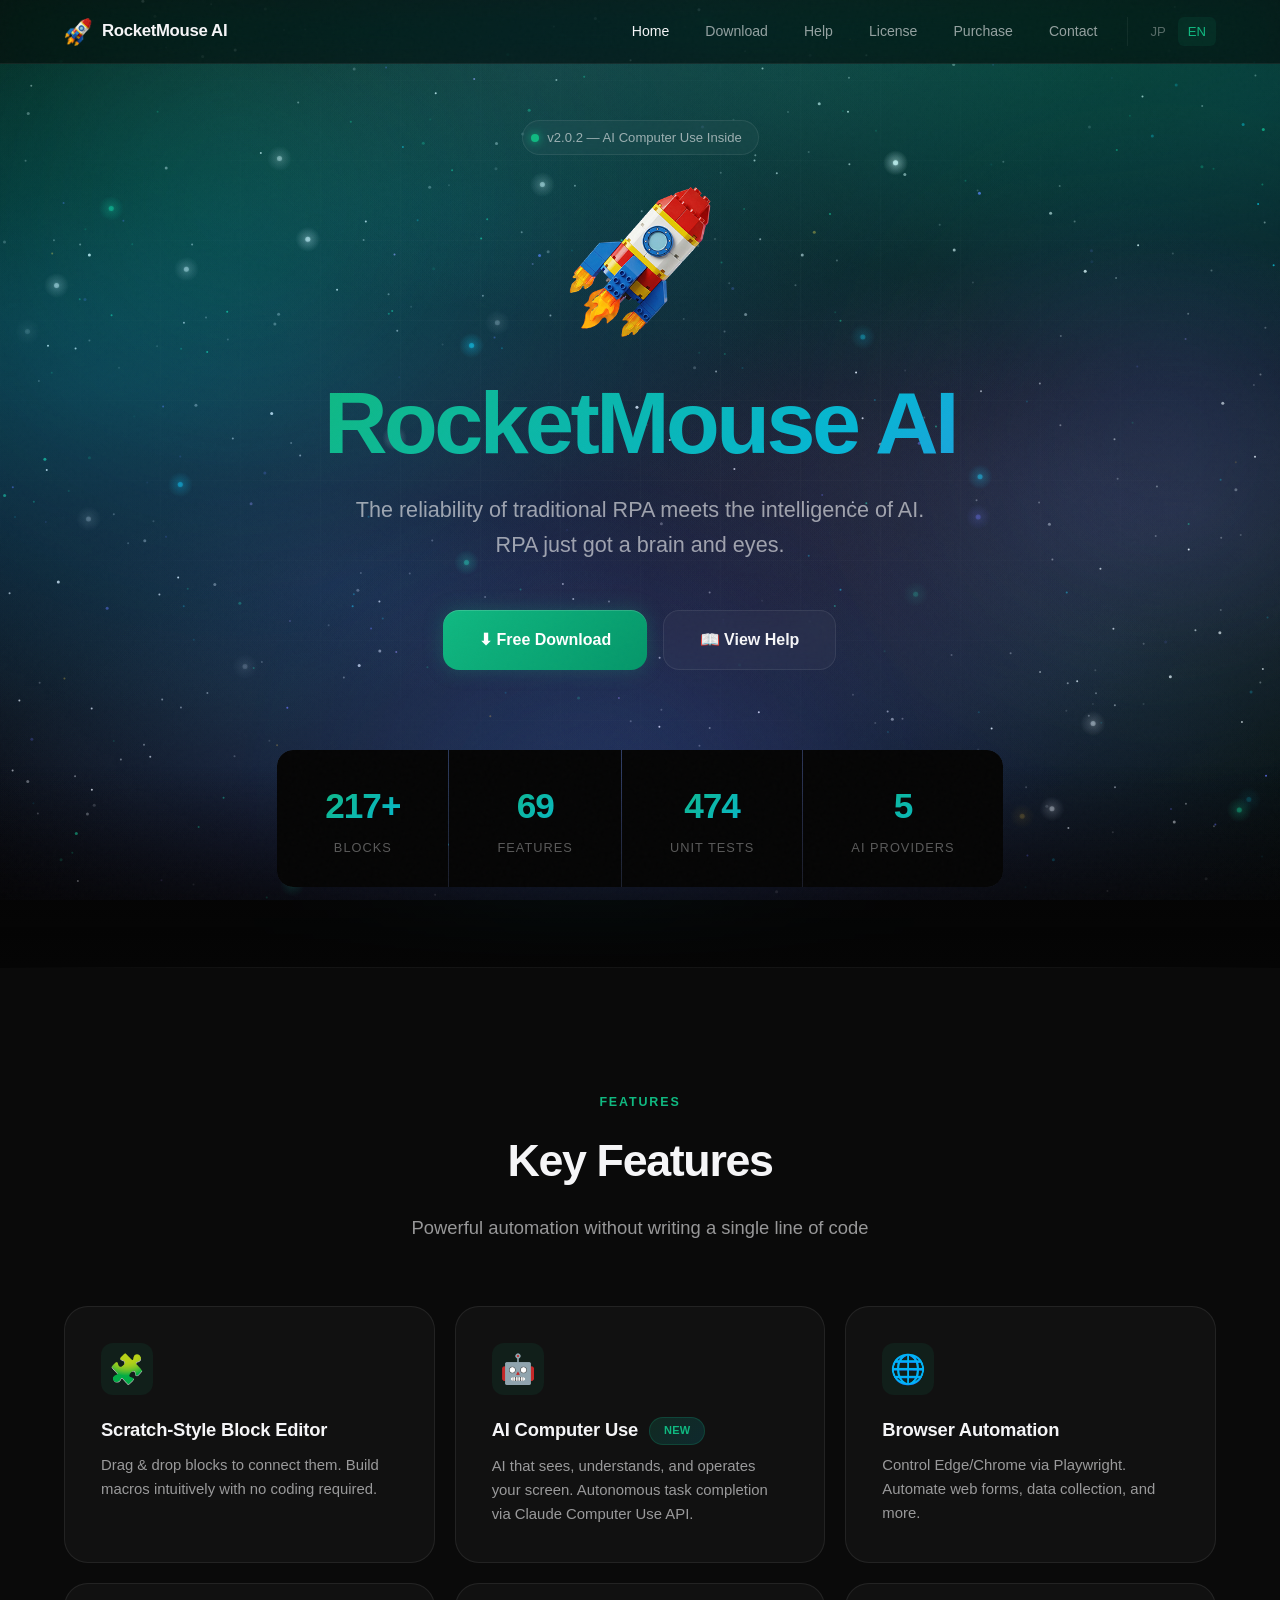
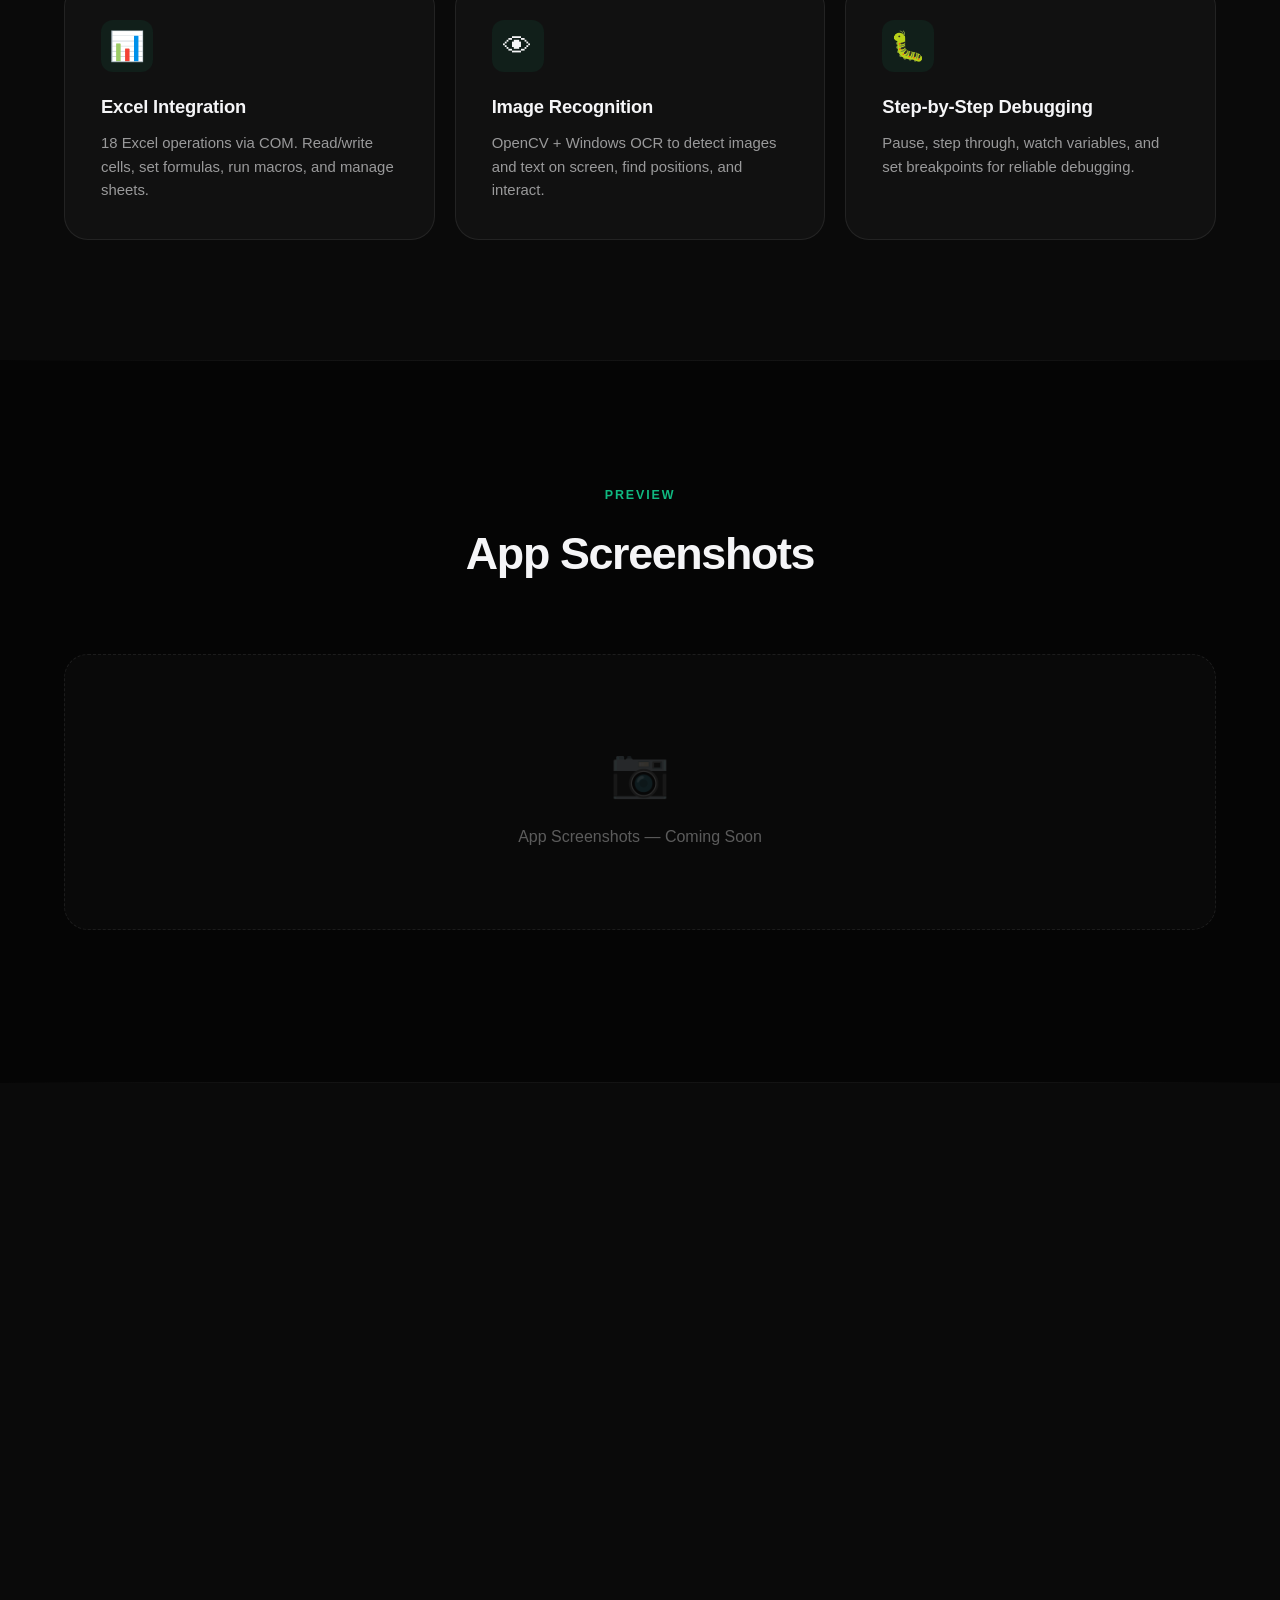
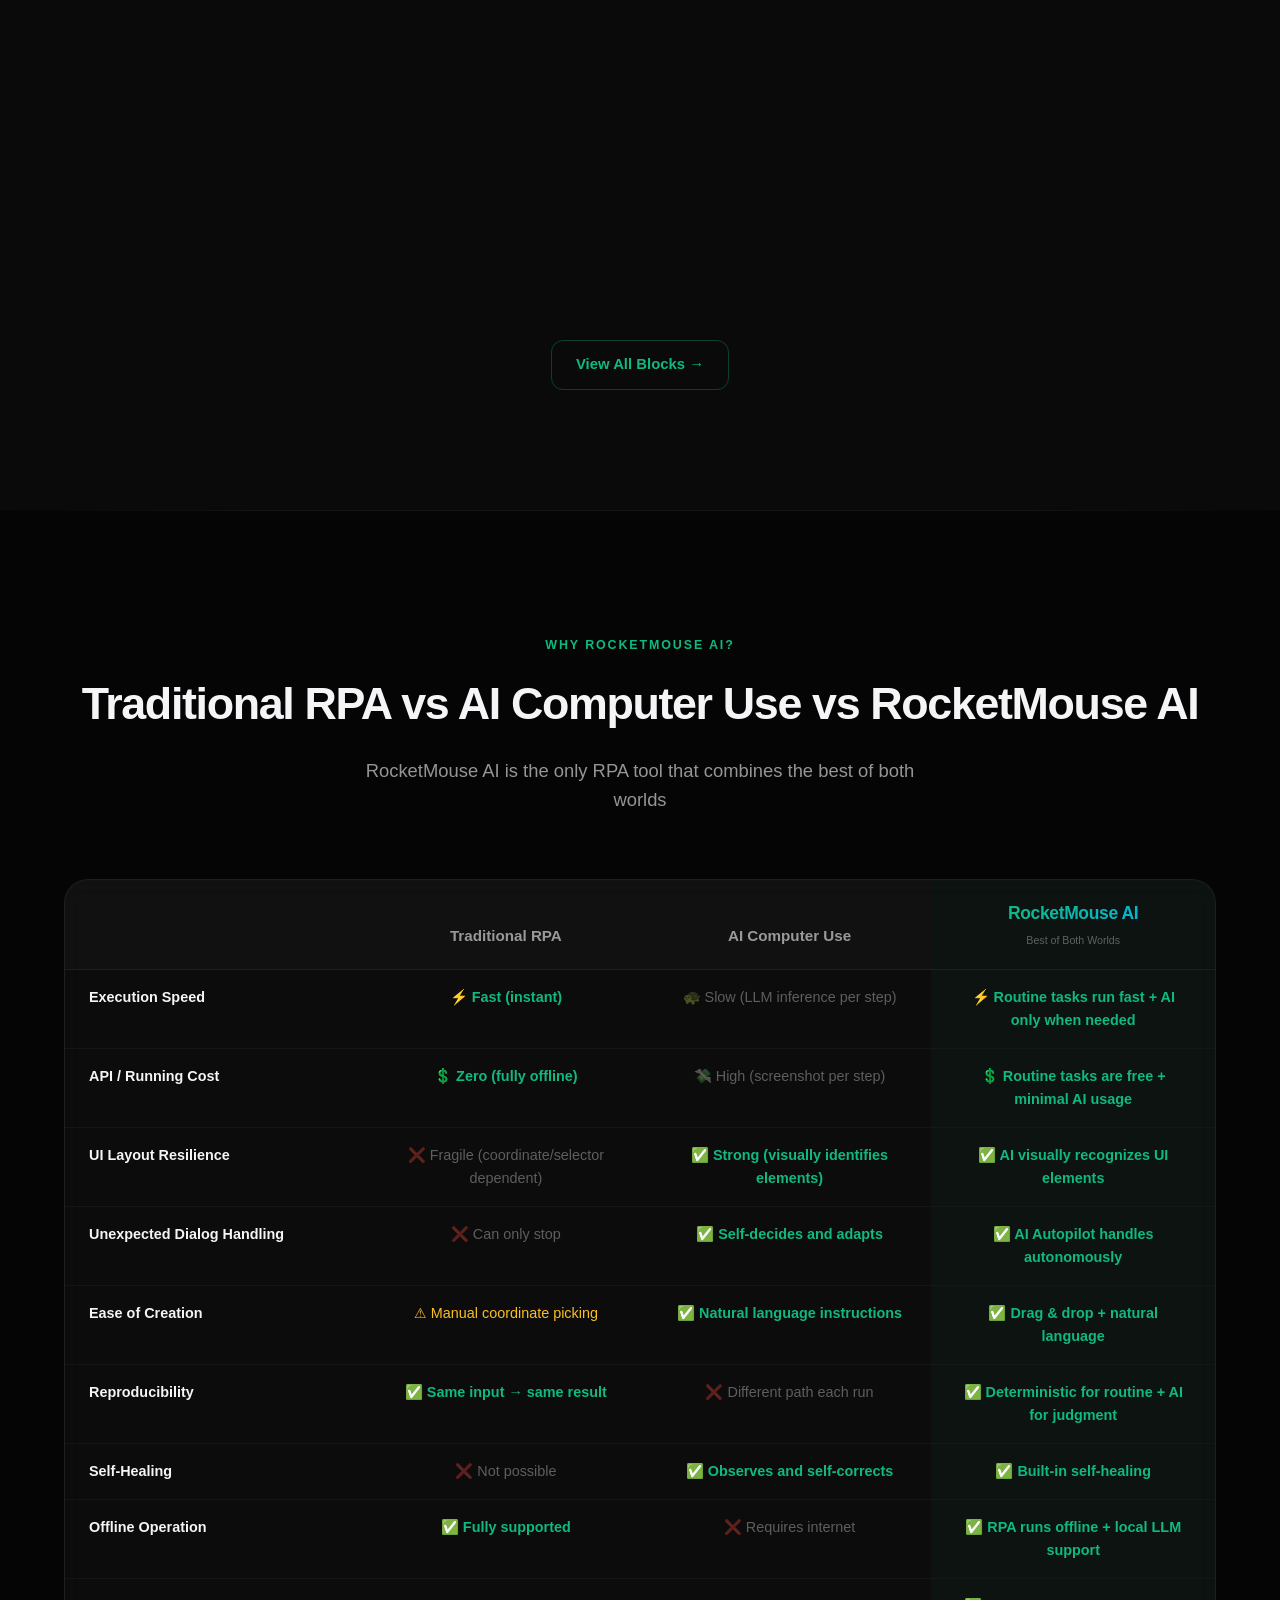
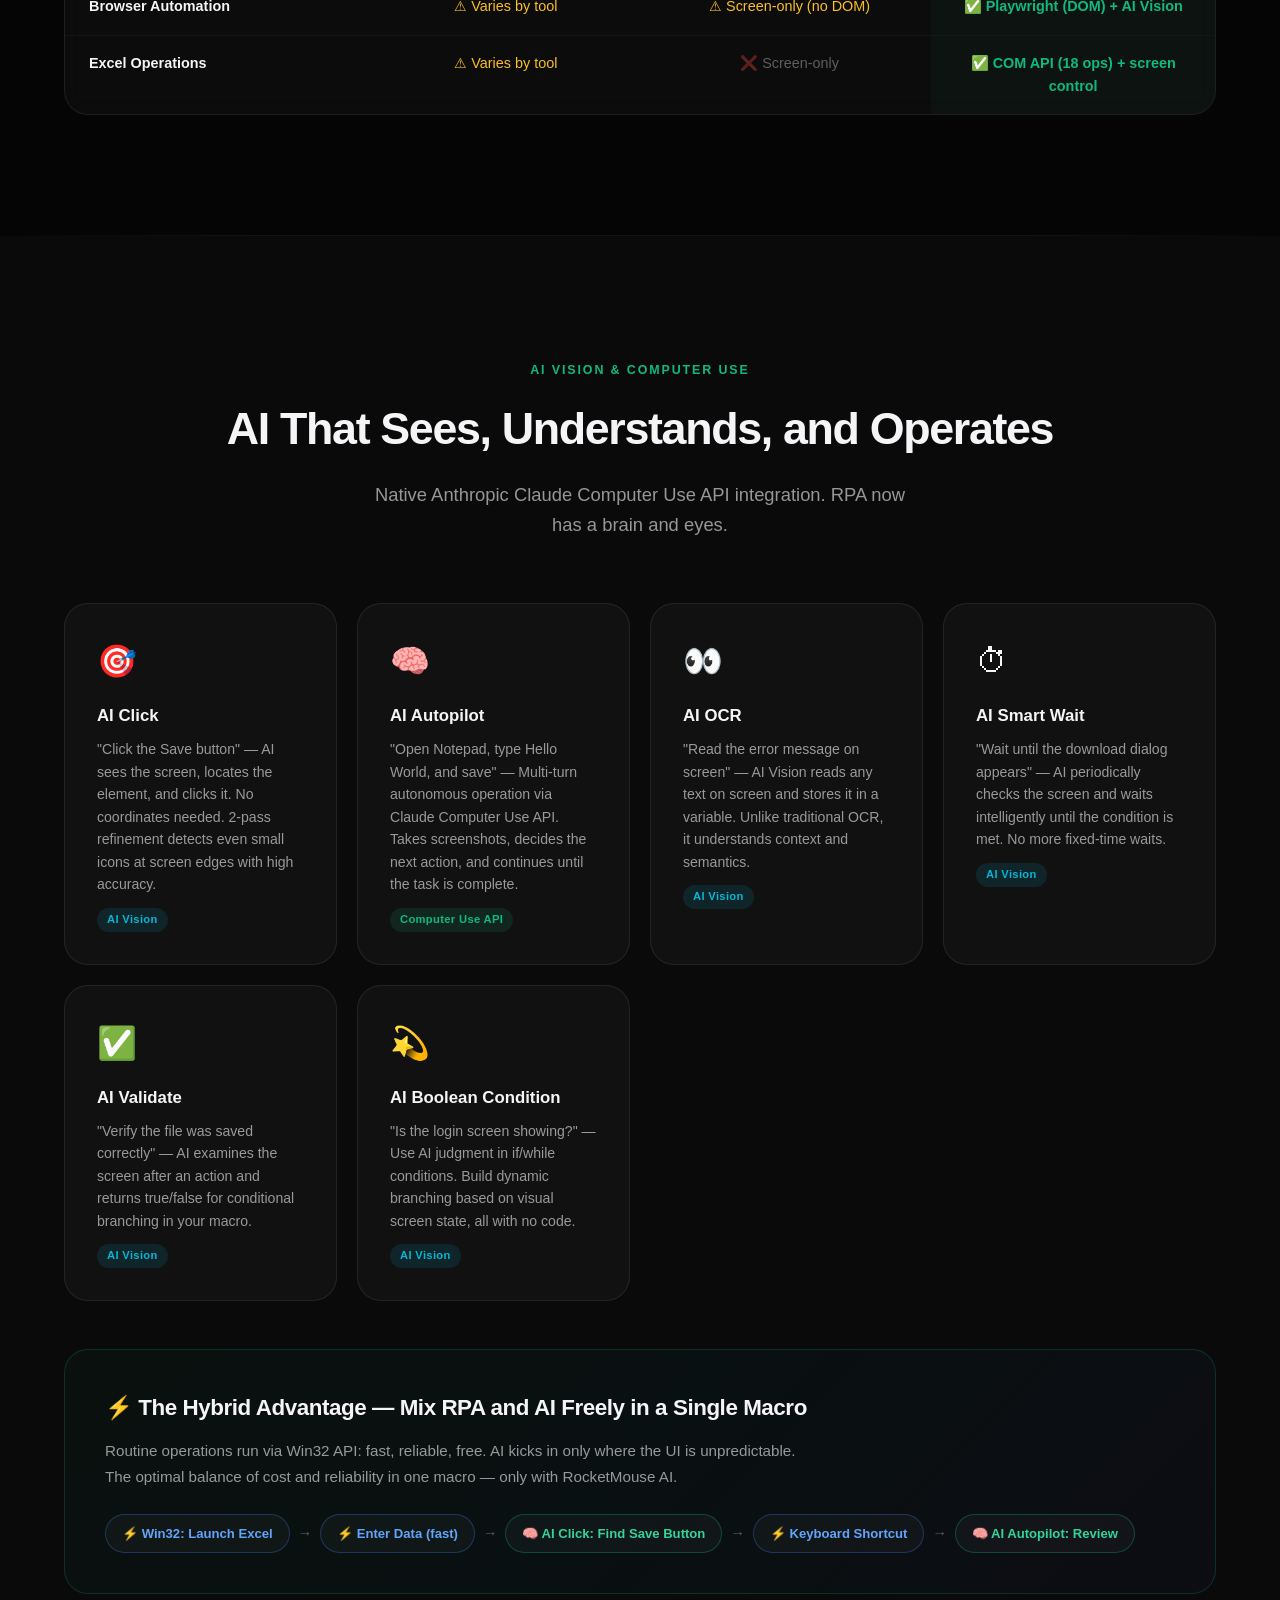
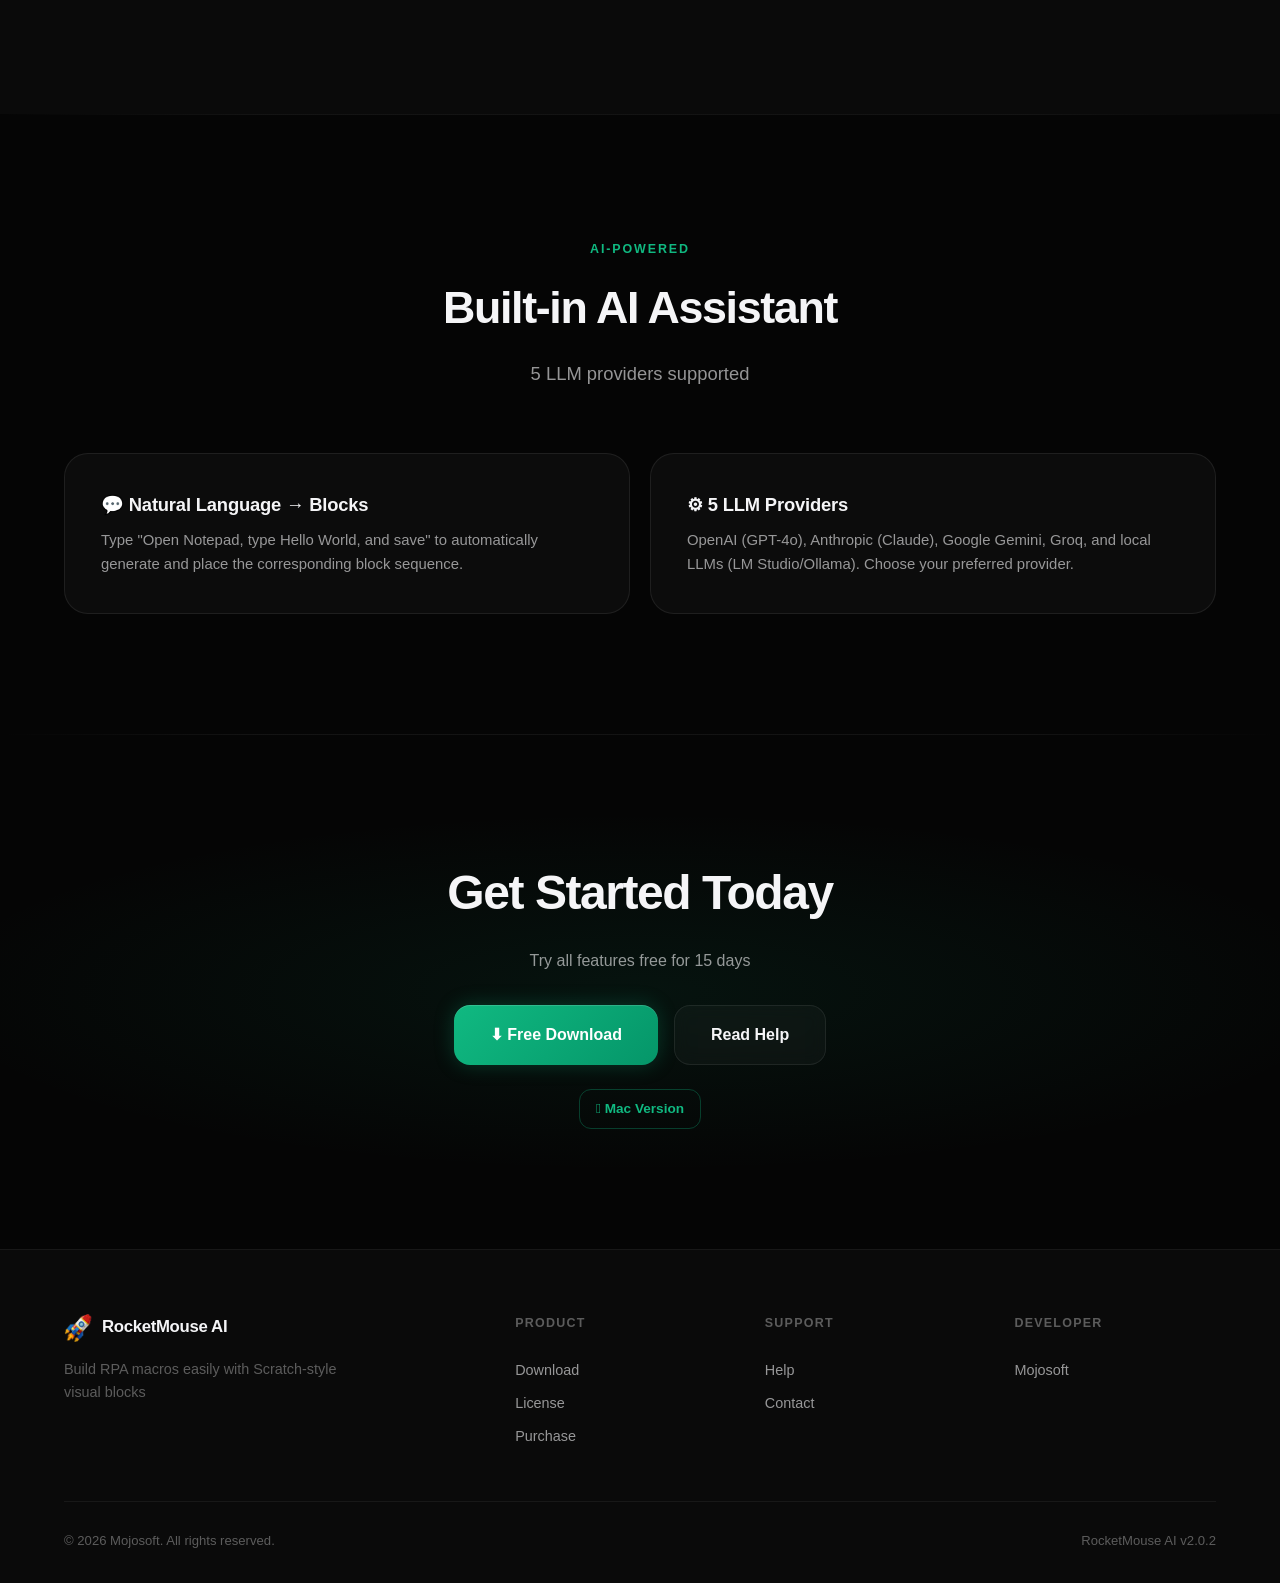
==== commit ef5fdb5f: "Bump version to 2.0.2 across all pages Co-Authored-By: Claude Opus 4.6 (1M context) <noreply@anthrop" ====
--- a/en/index.html
+++ b/en/index.html
@@ -40,7 +40,7 @@
   <div class="container">
     <div class="hero-badge reveal">
       <span class="badge-dot"></span>
-      <span>v2.0.1 — AI Computer Use Inside</span>
+      <span>v2.0.2 — AI Computer Use Inside</span>
     </div>
     <img src="../images/logo-256.png" alt="RocketMouse AI" class="hero-logo">
     <h1 class="reveal reveal-delay-1"><span class="gradient-text">RocketMouse AI</span></h1>
@@ -397,7 +397,7 @@
     </div>
     <div class="footer-bottom">
       <span>&copy; 2026 Mojosoft. All rights reserved.</span>
-      <span>RocketMouse AI v2.0.1</span>
+      <span>RocketMouse AI v2.0.2</span>
     </div>
   </div>
 </footer>
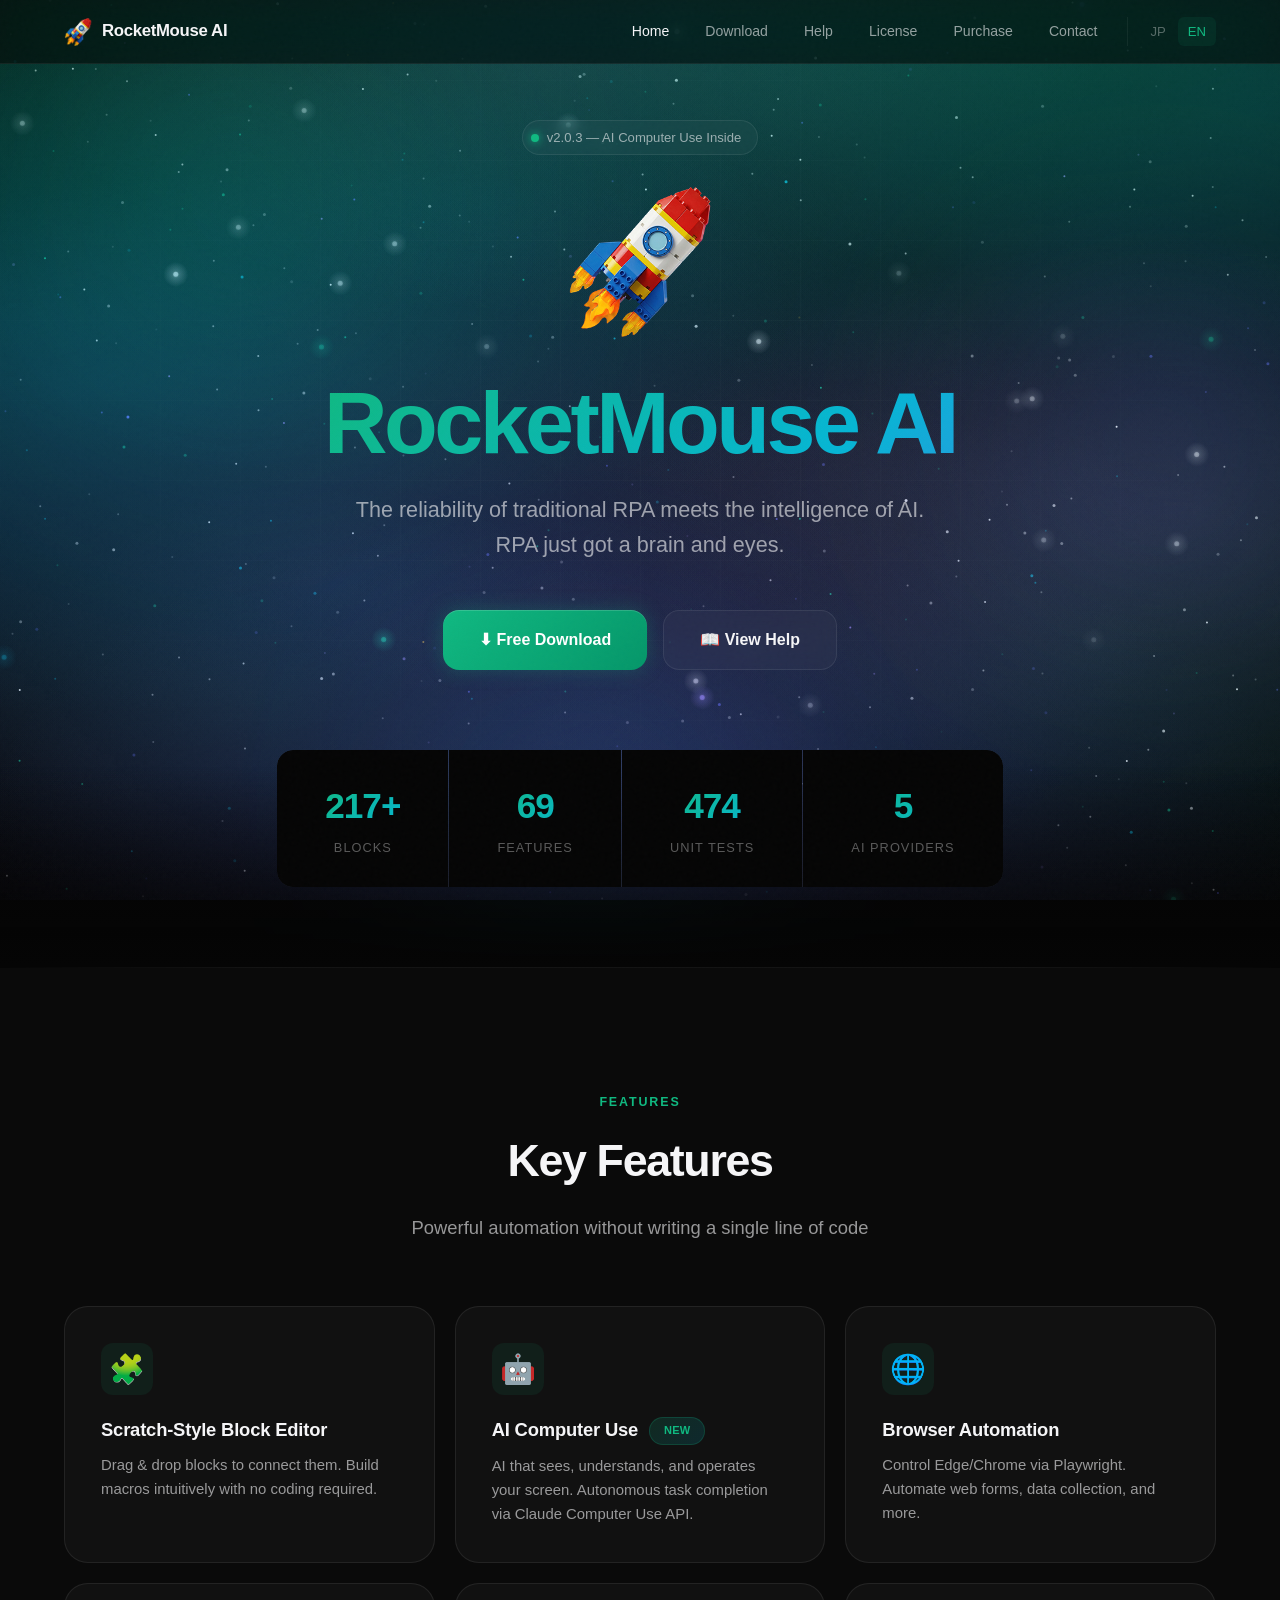
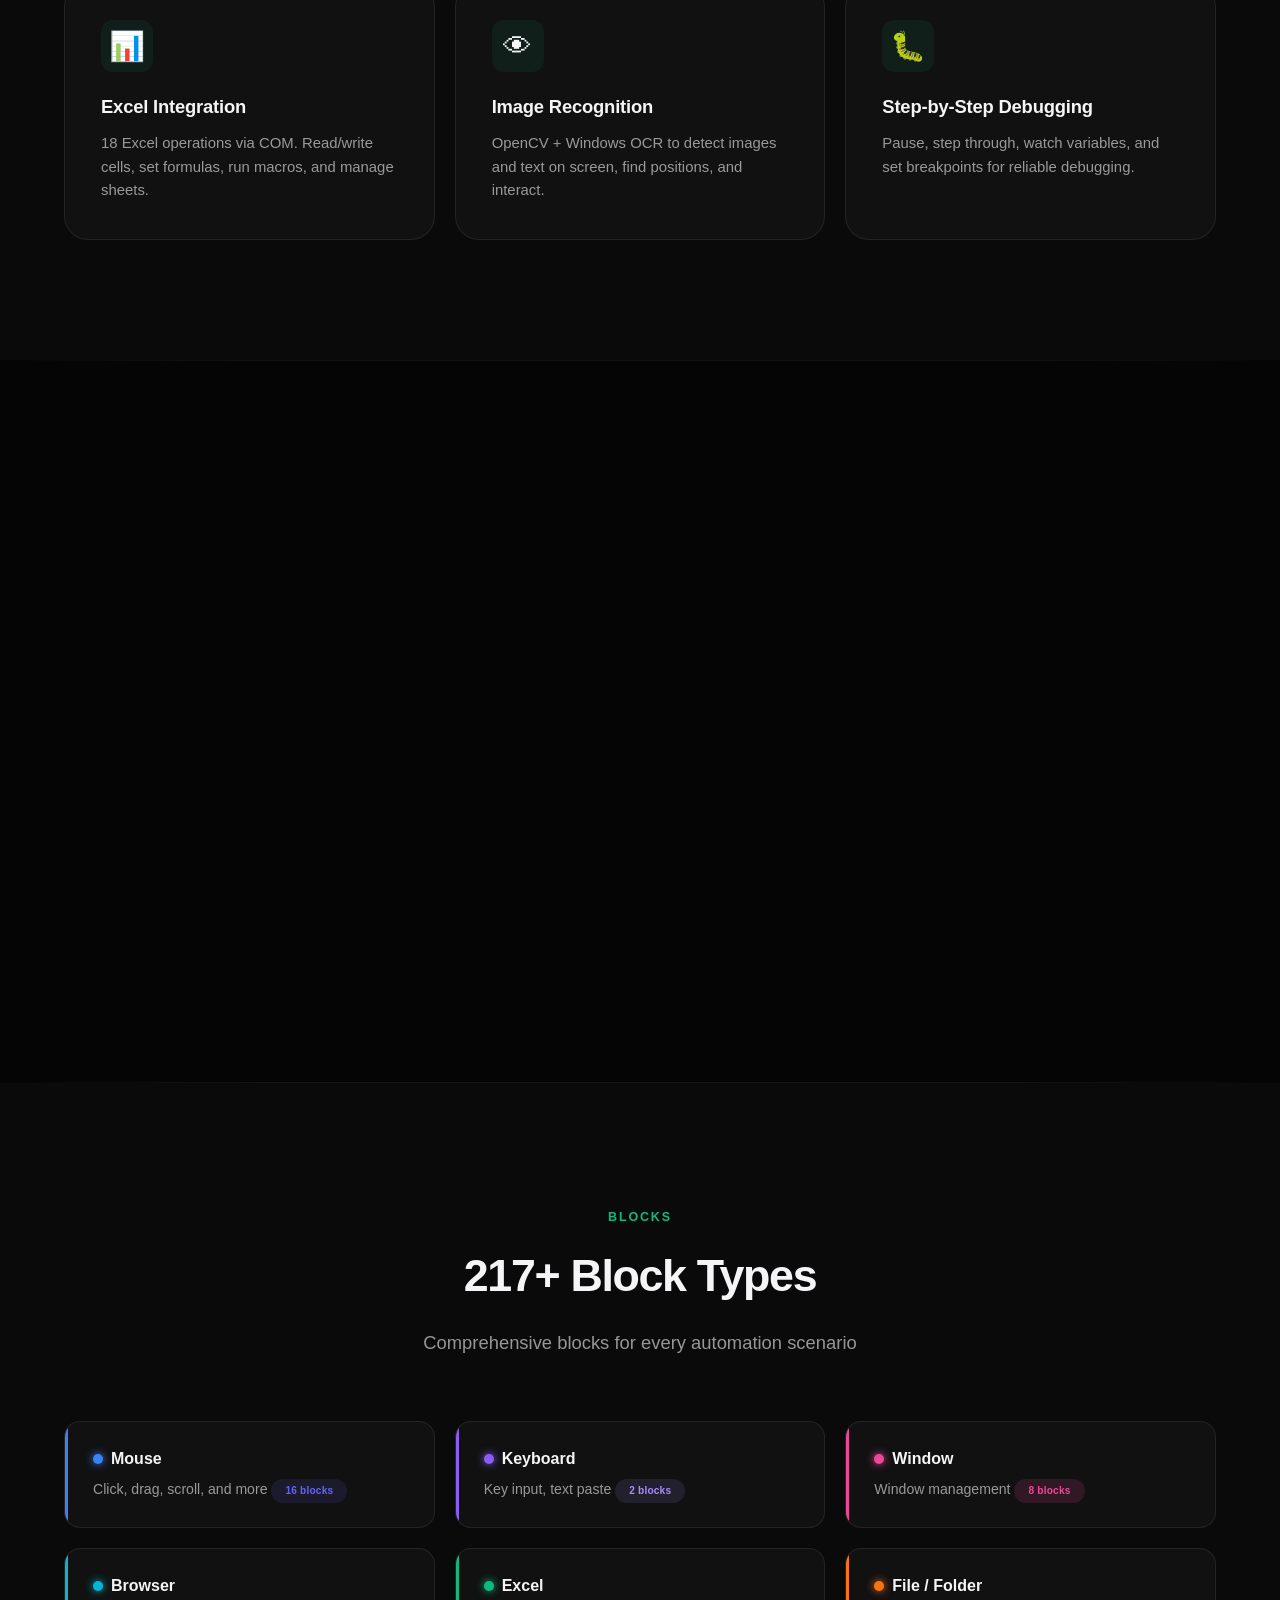
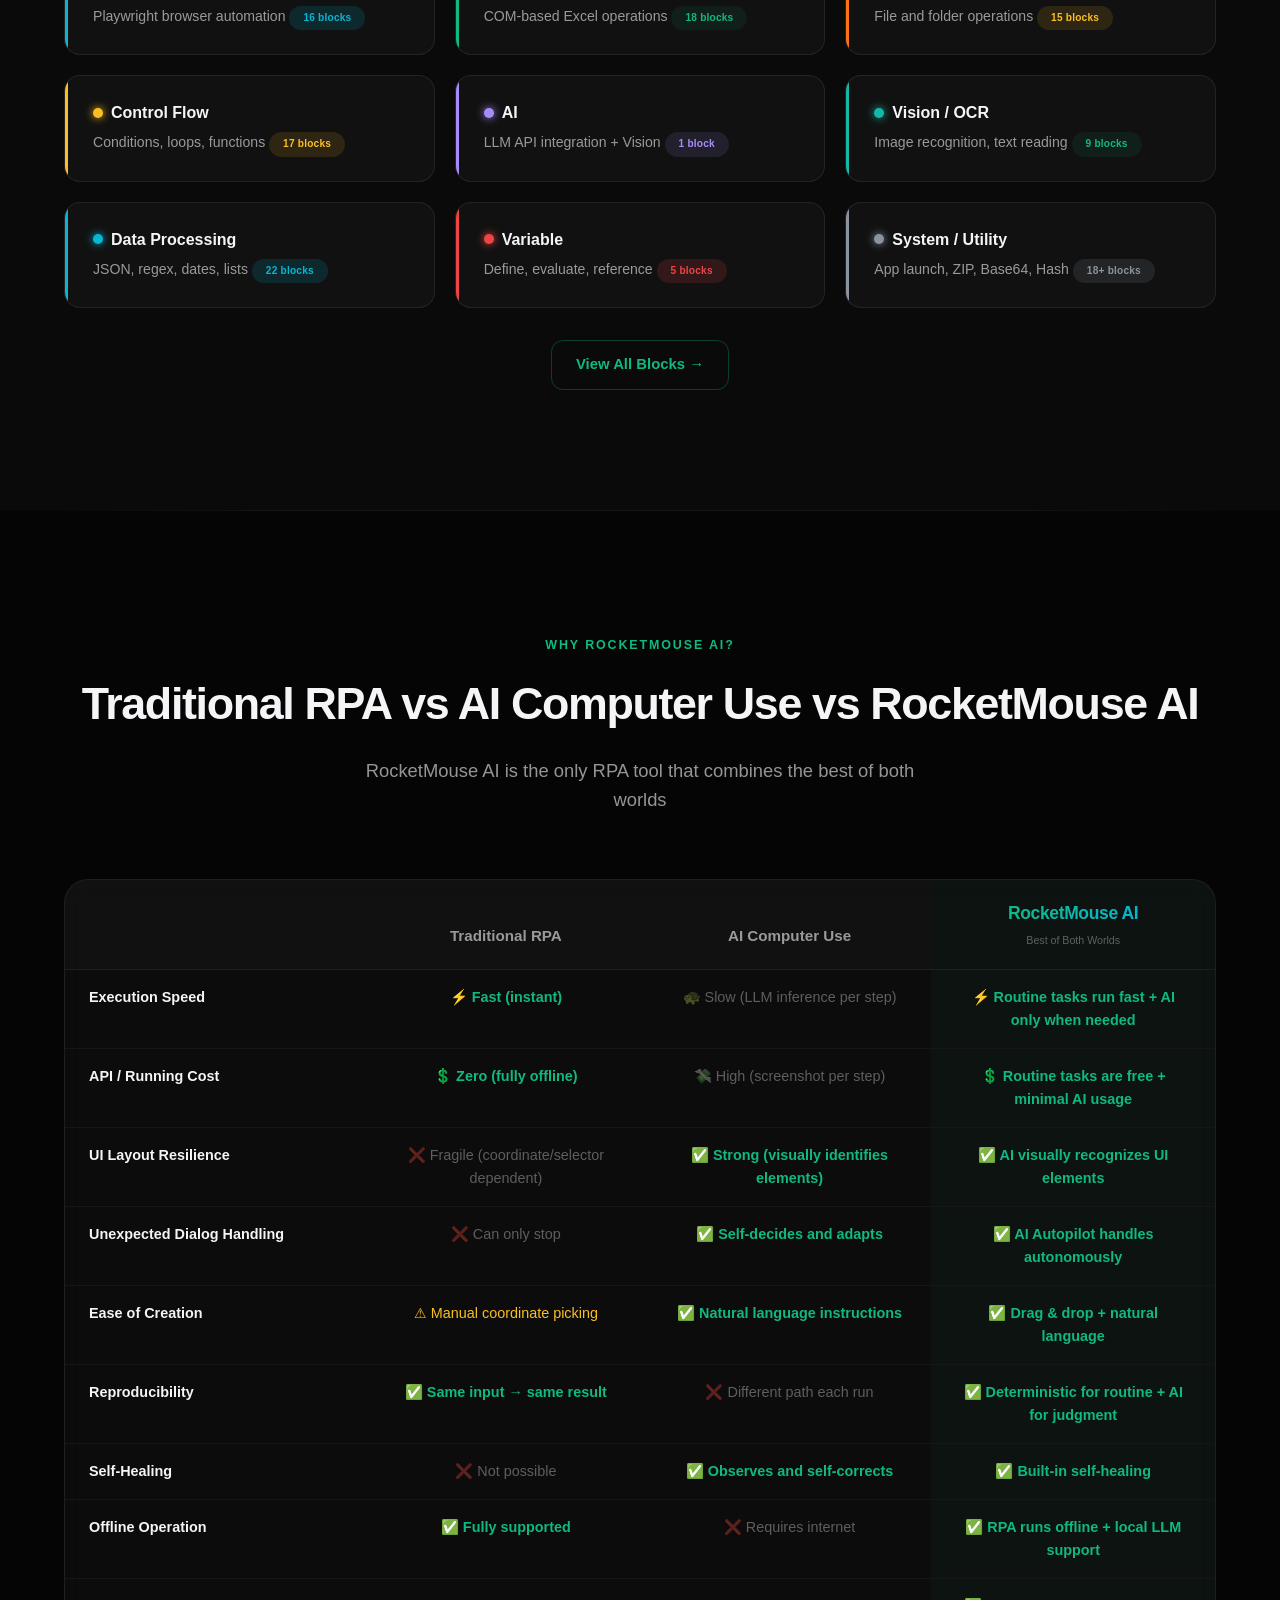
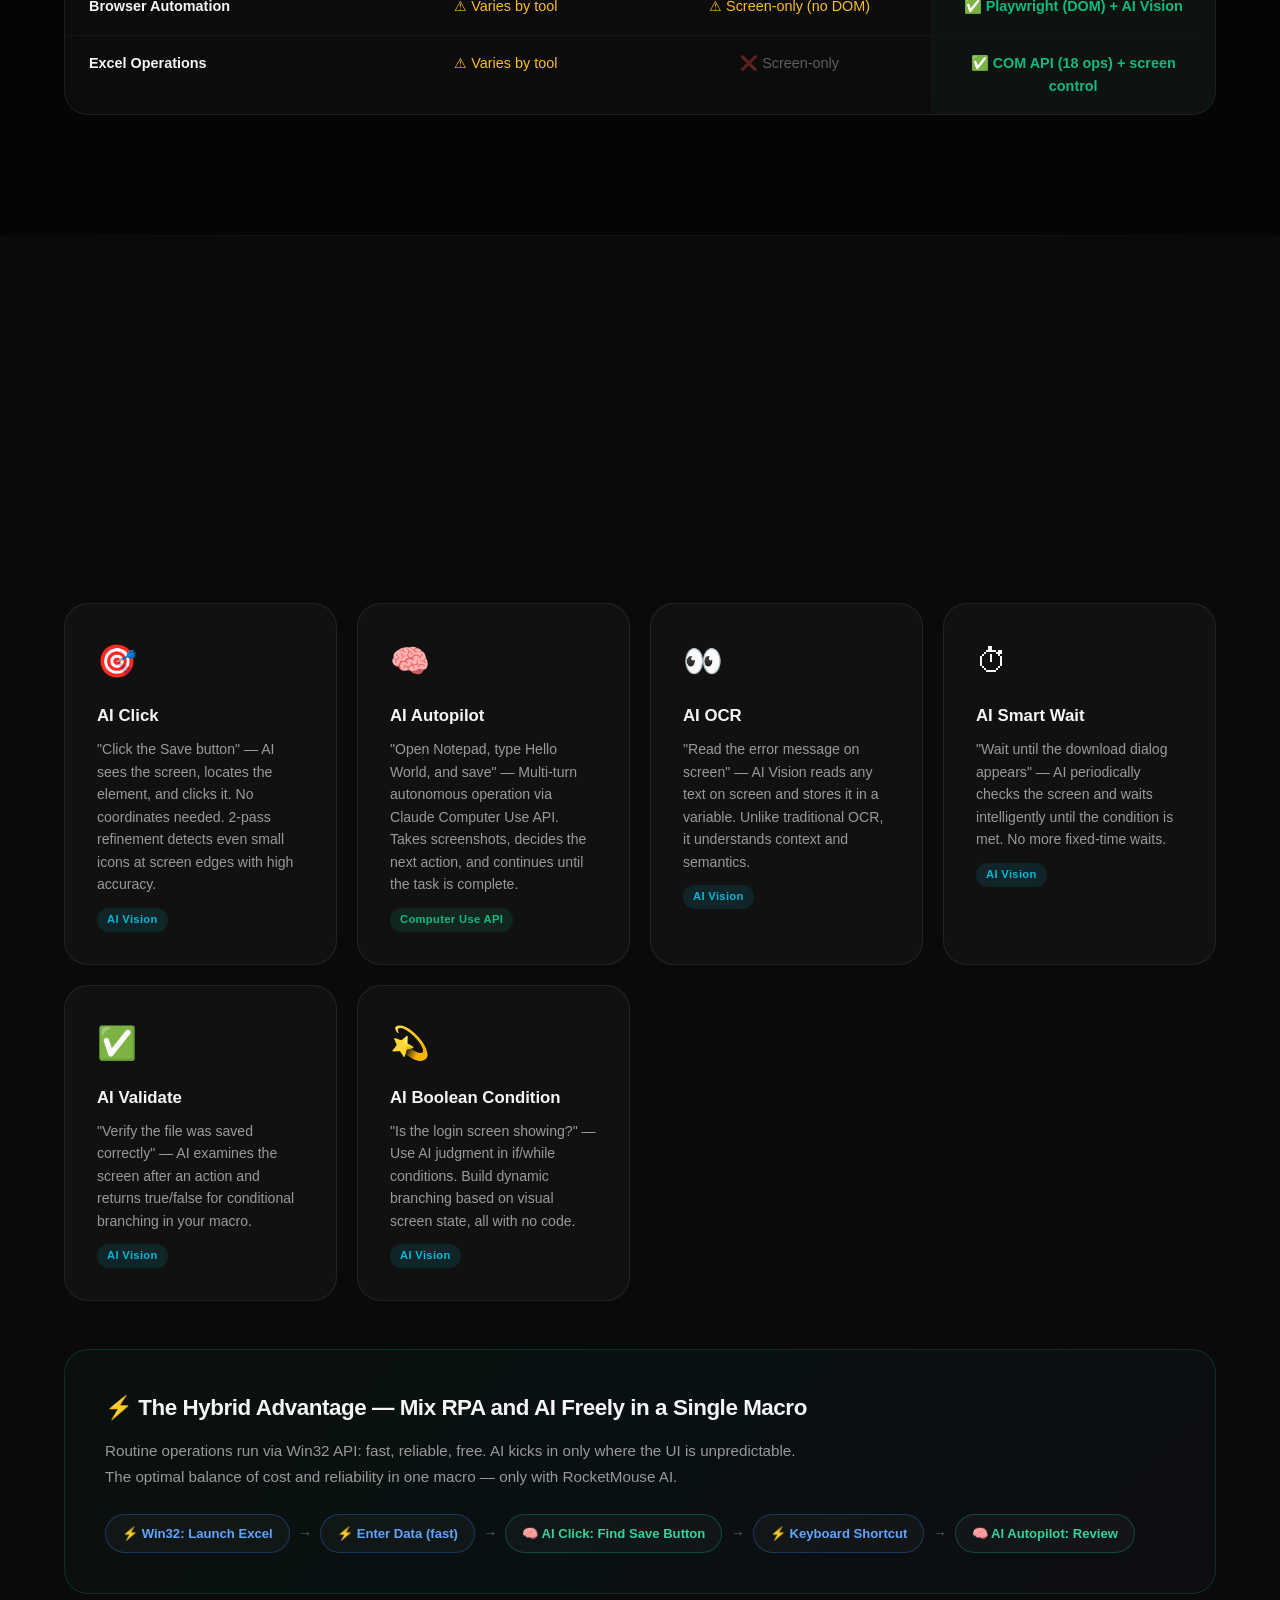
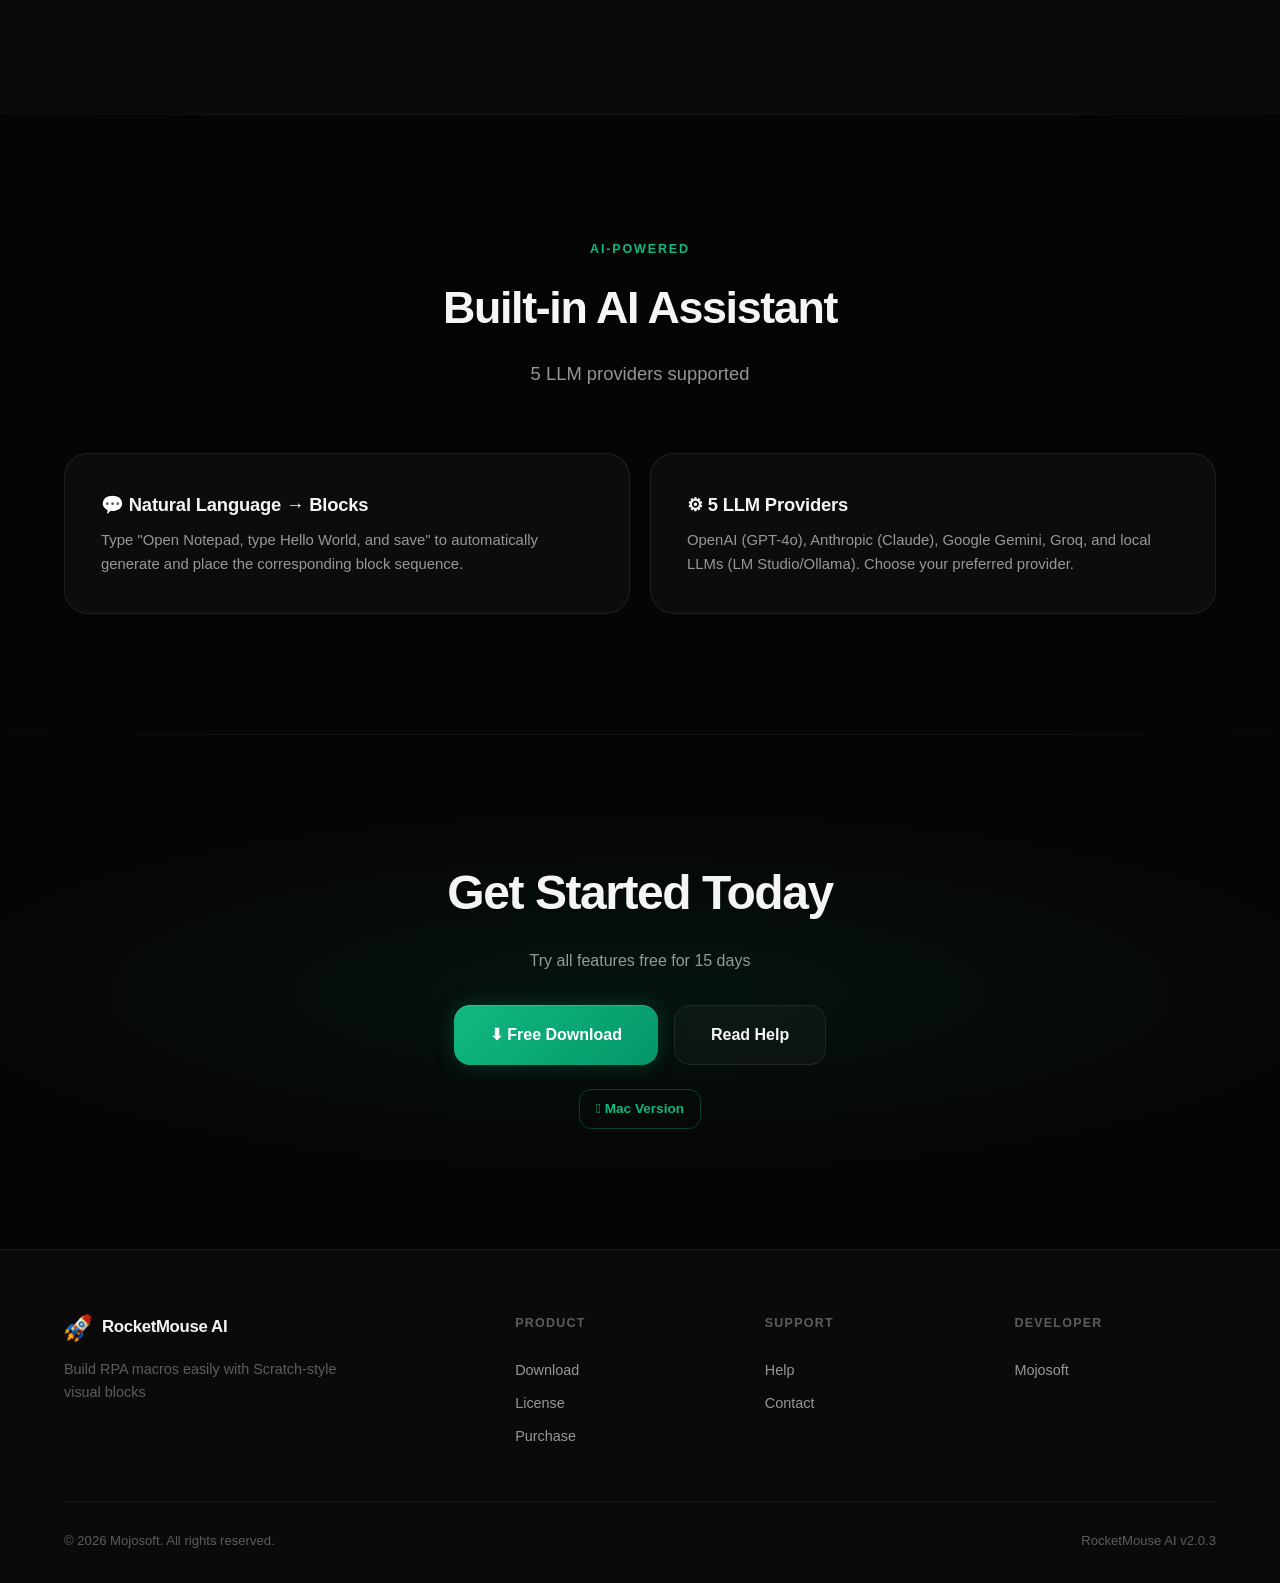
==== commit c5b23aac: "Bump version to 2.0.3 across all pages Co-Authored-By: Claude Opus 4.6 (1M context) <noreply@anthrop" ====
--- a/en/index.html
+++ b/en/index.html
@@ -40,7 +40,7 @@
   <div class="container">
     <div class="hero-badge reveal">
       <span class="badge-dot"></span>
-      <span>v2.0.2 — AI Computer Use Inside</span>
+      <span>v2.0.3 — AI Computer Use Inside</span>
     </div>
     <img src="../images/logo-256.png" alt="RocketMouse AI" class="hero-logo">
     <h1 class="reveal reveal-delay-1"><span class="gradient-text">RocketMouse AI</span></h1>
@@ -397,7 +397,7 @@
     </div>
     <div class="footer-bottom">
       <span>&copy; 2026 Mojosoft. All rights reserved.</span>
-      <span>RocketMouse AI v2.0.2</span>
+      <span>RocketMouse AI v2.0.3</span>
     </div>
   </div>
 </footer>
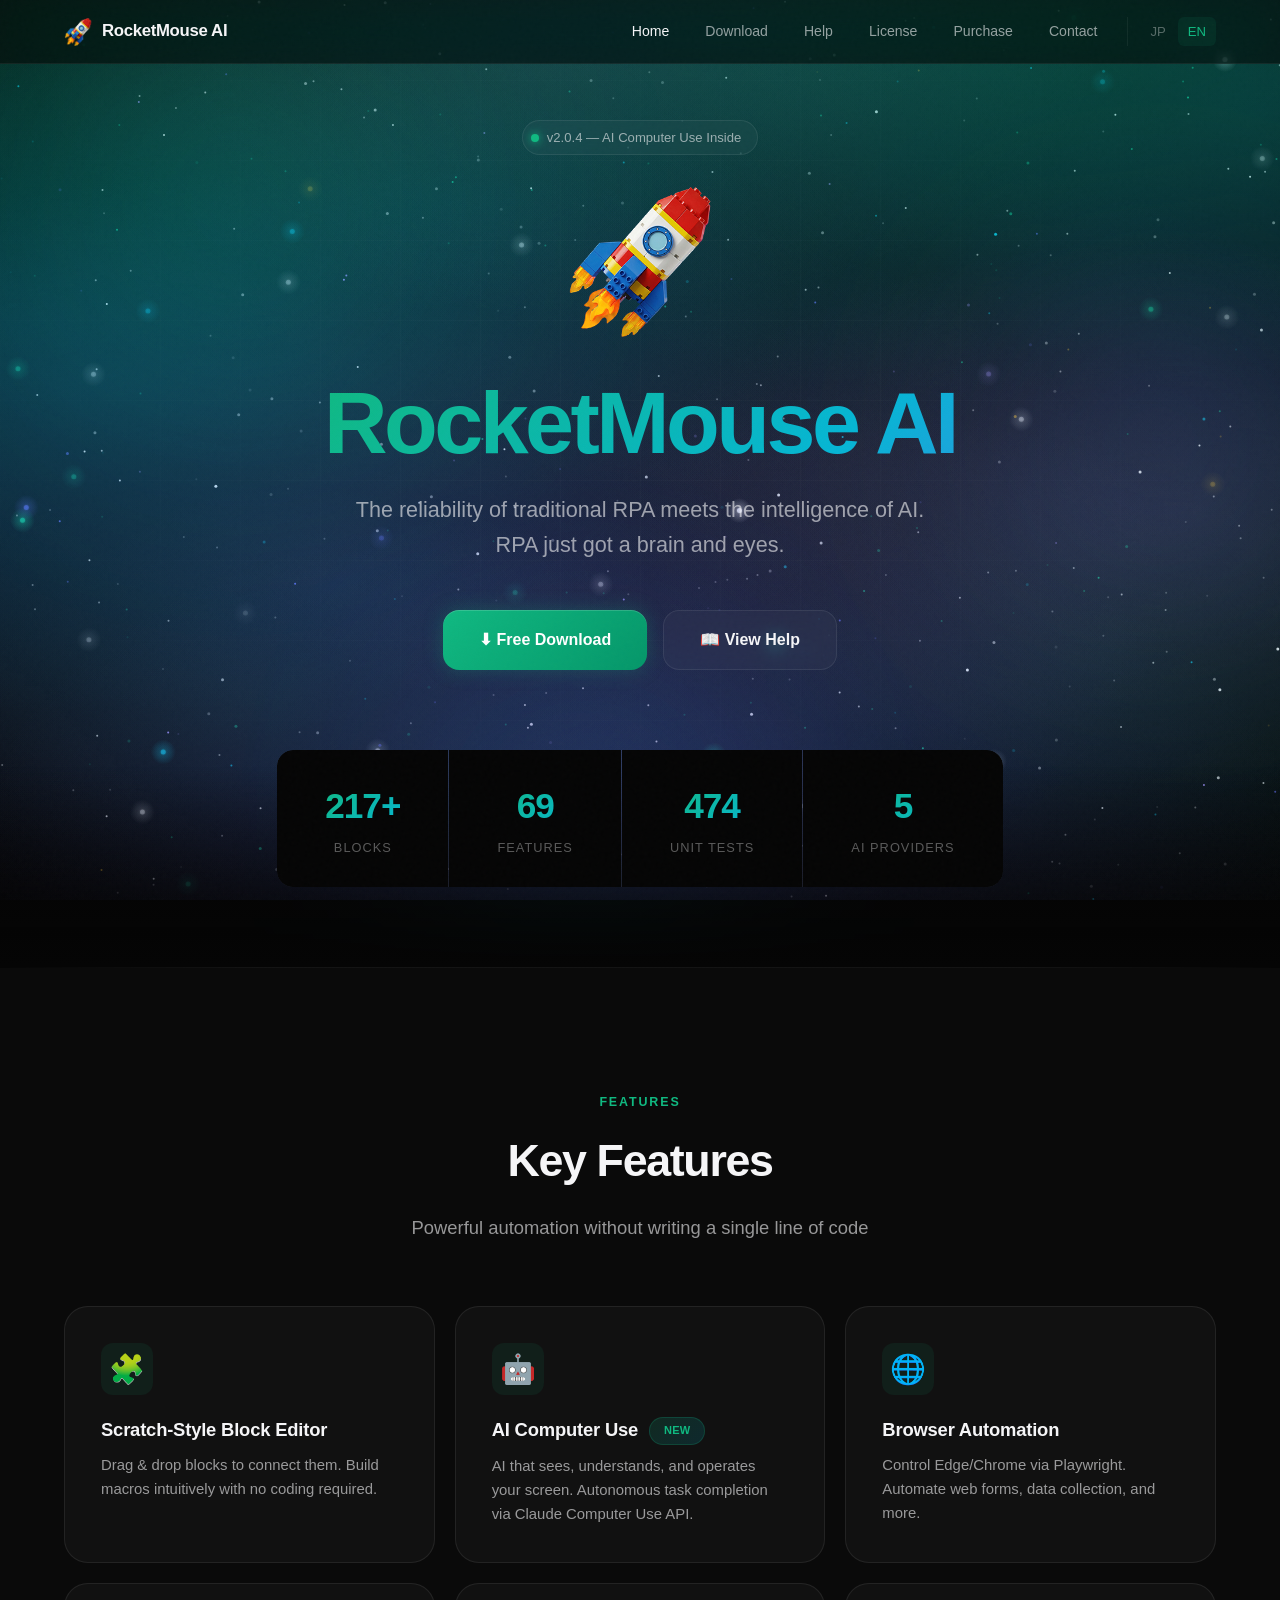
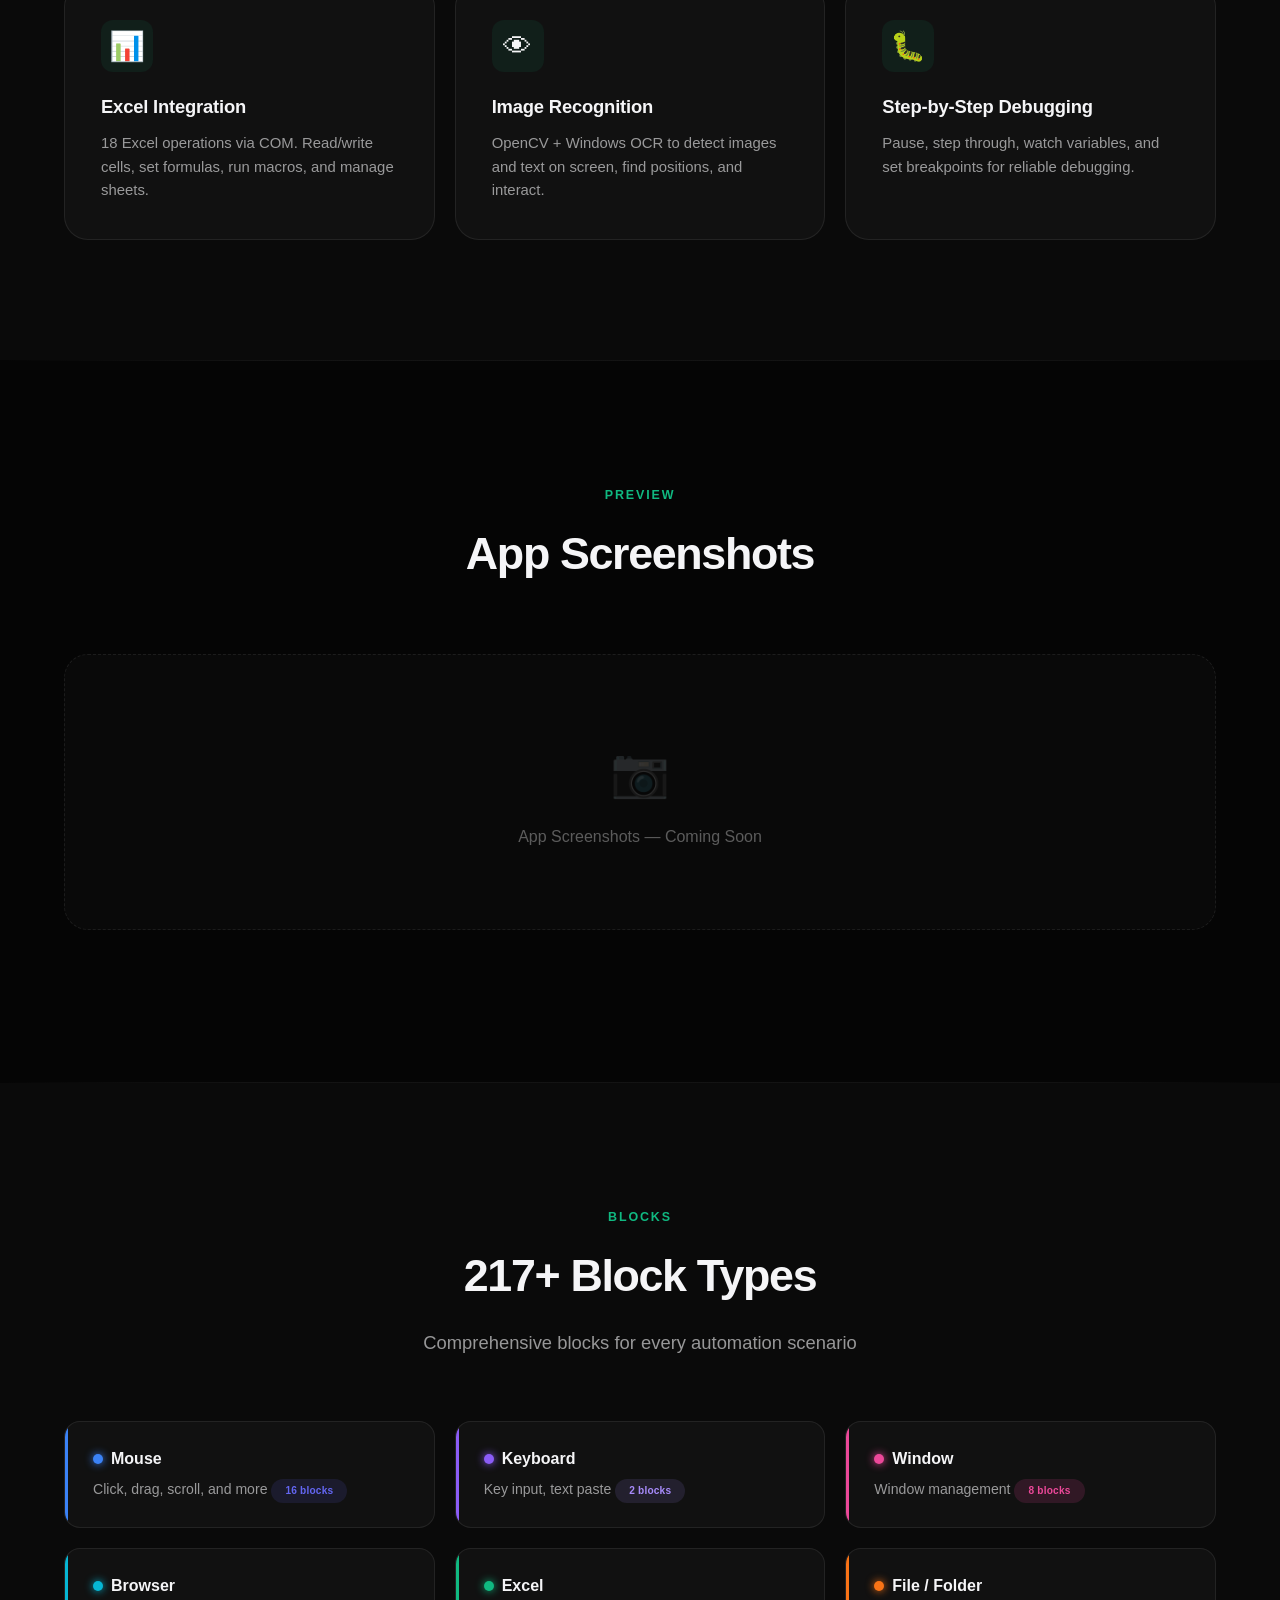
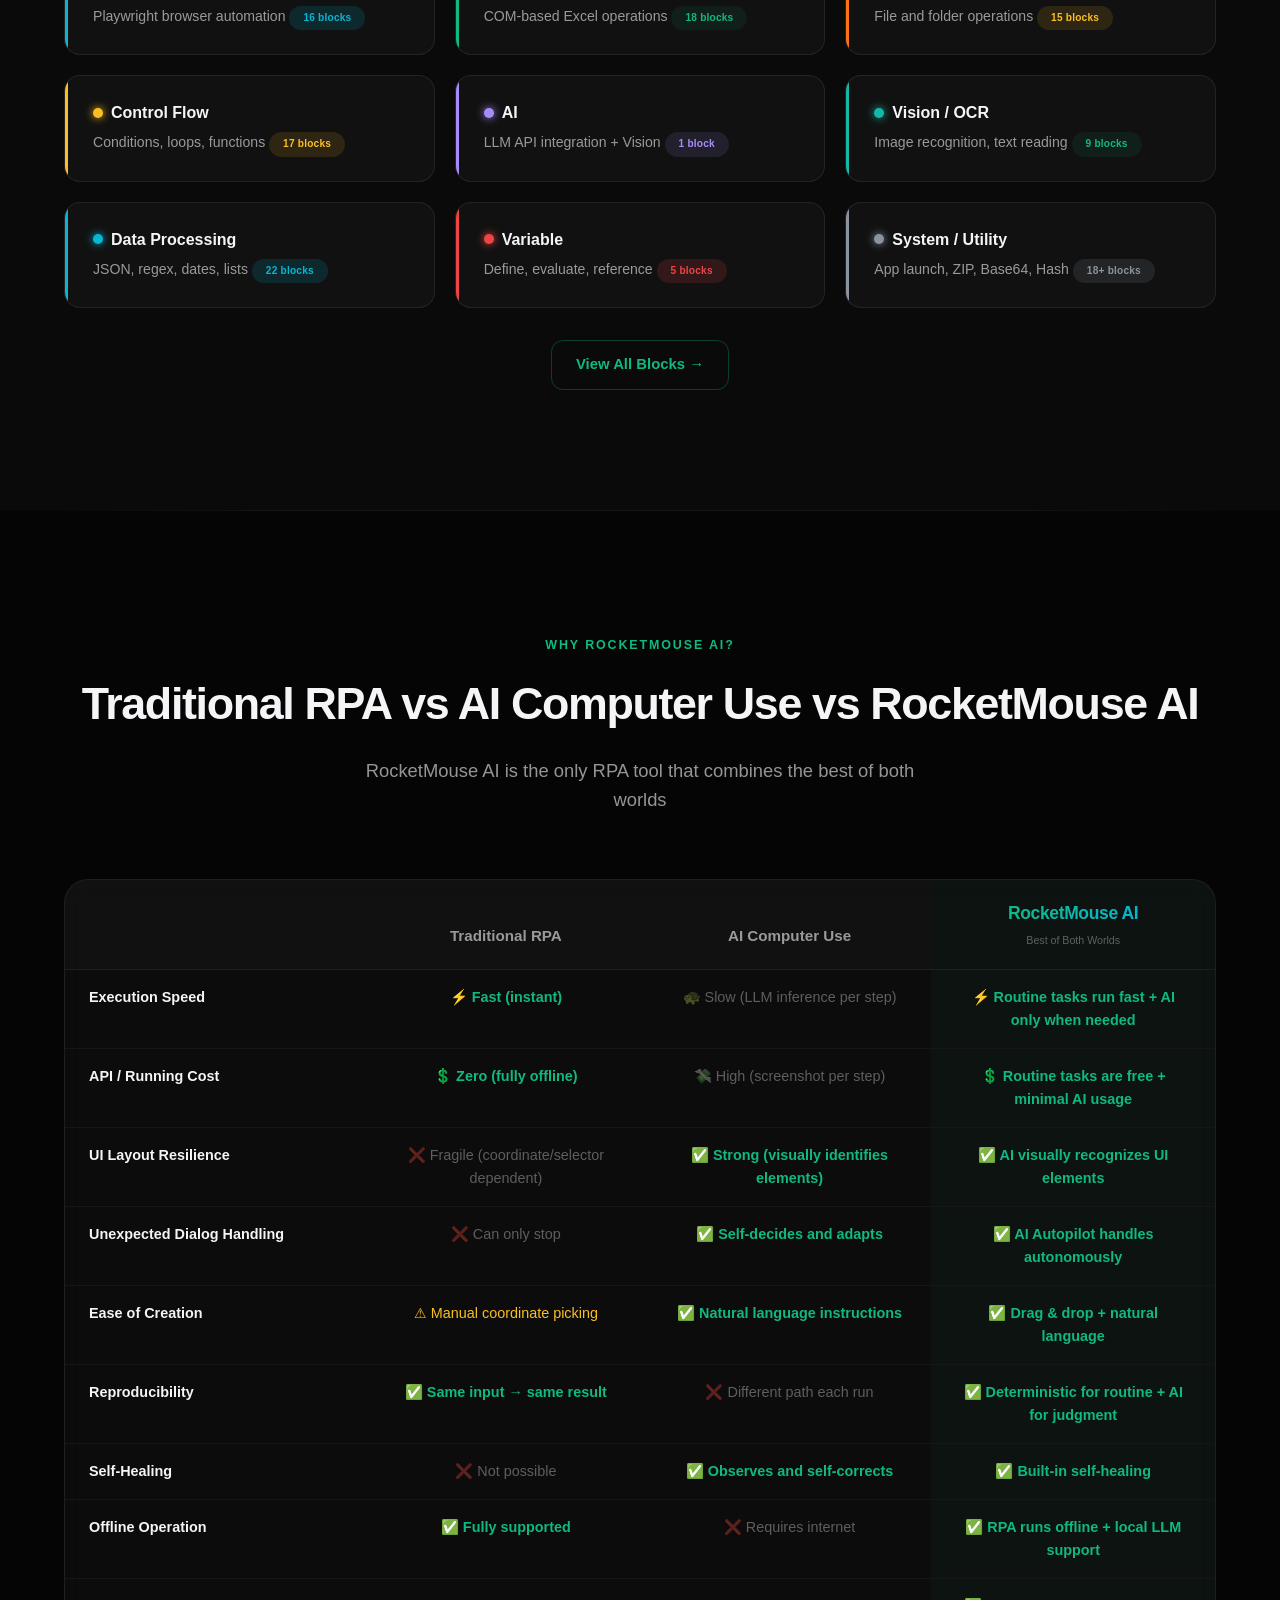
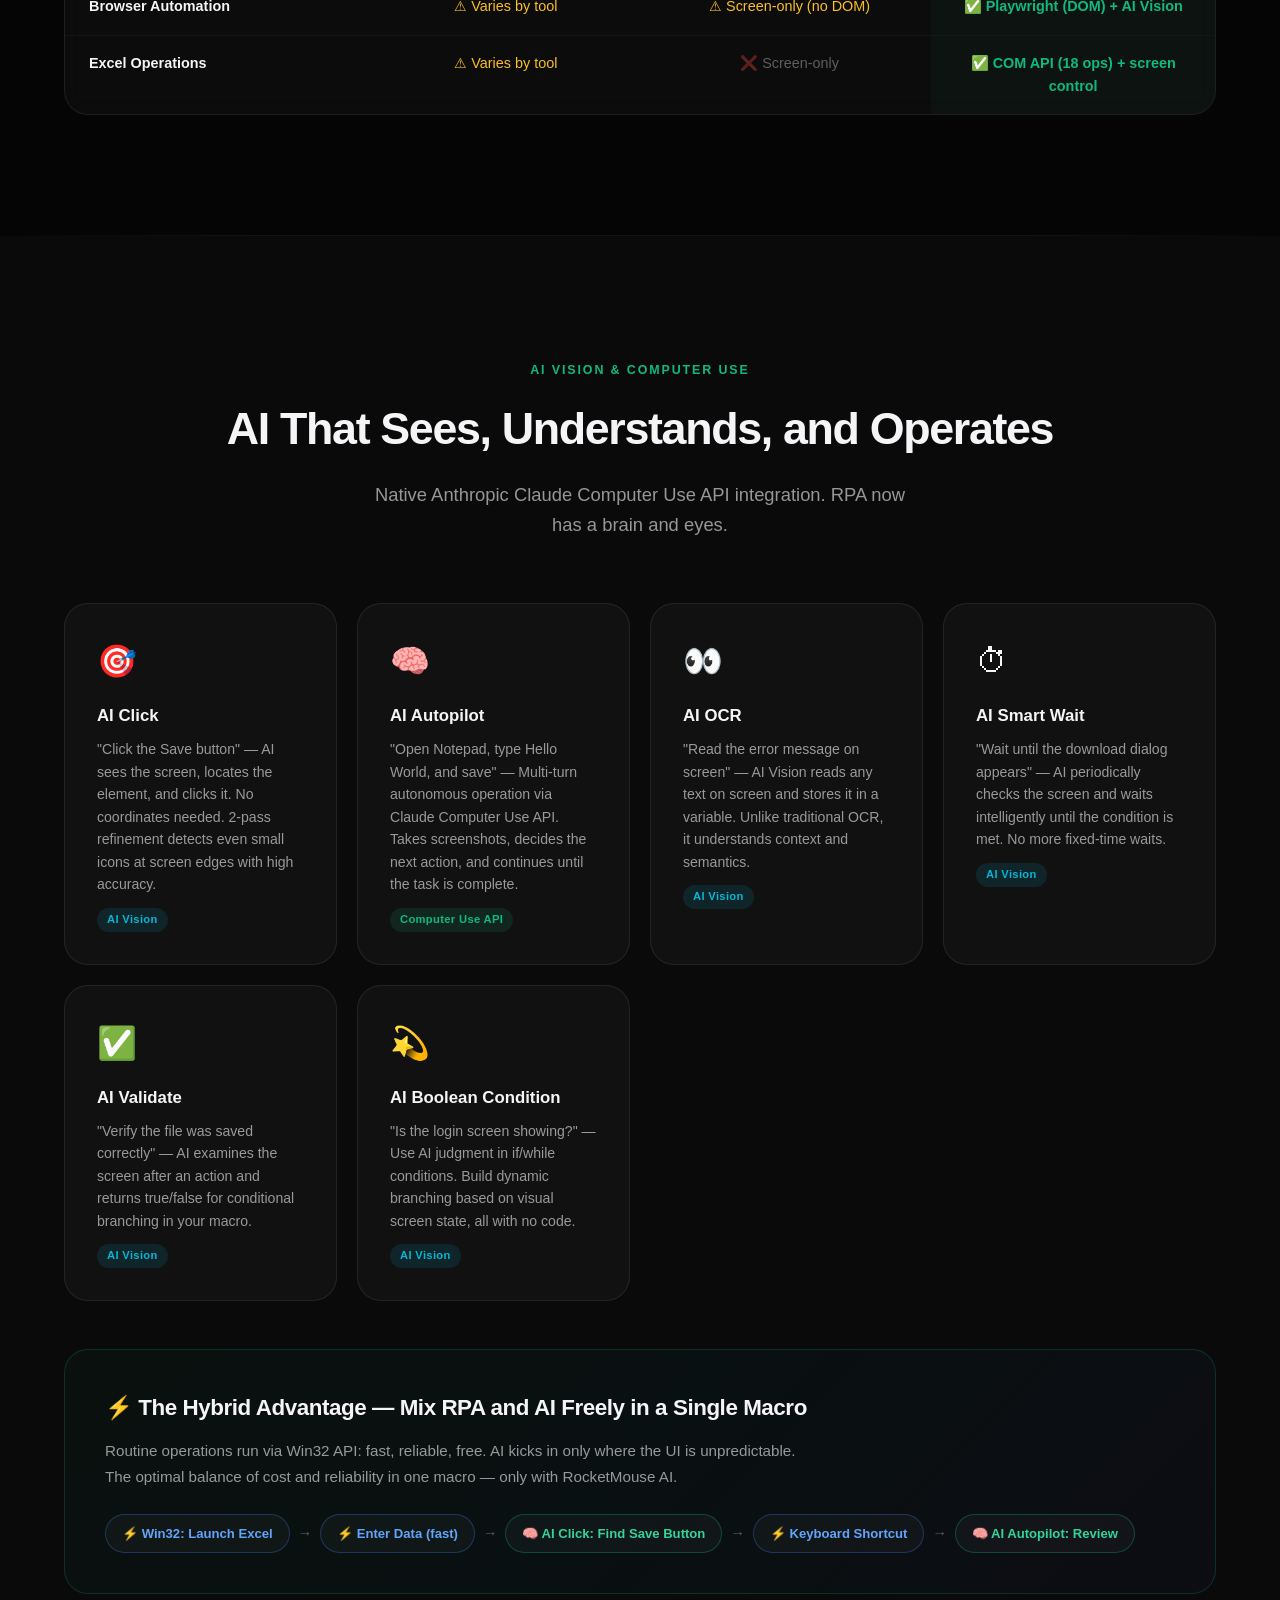
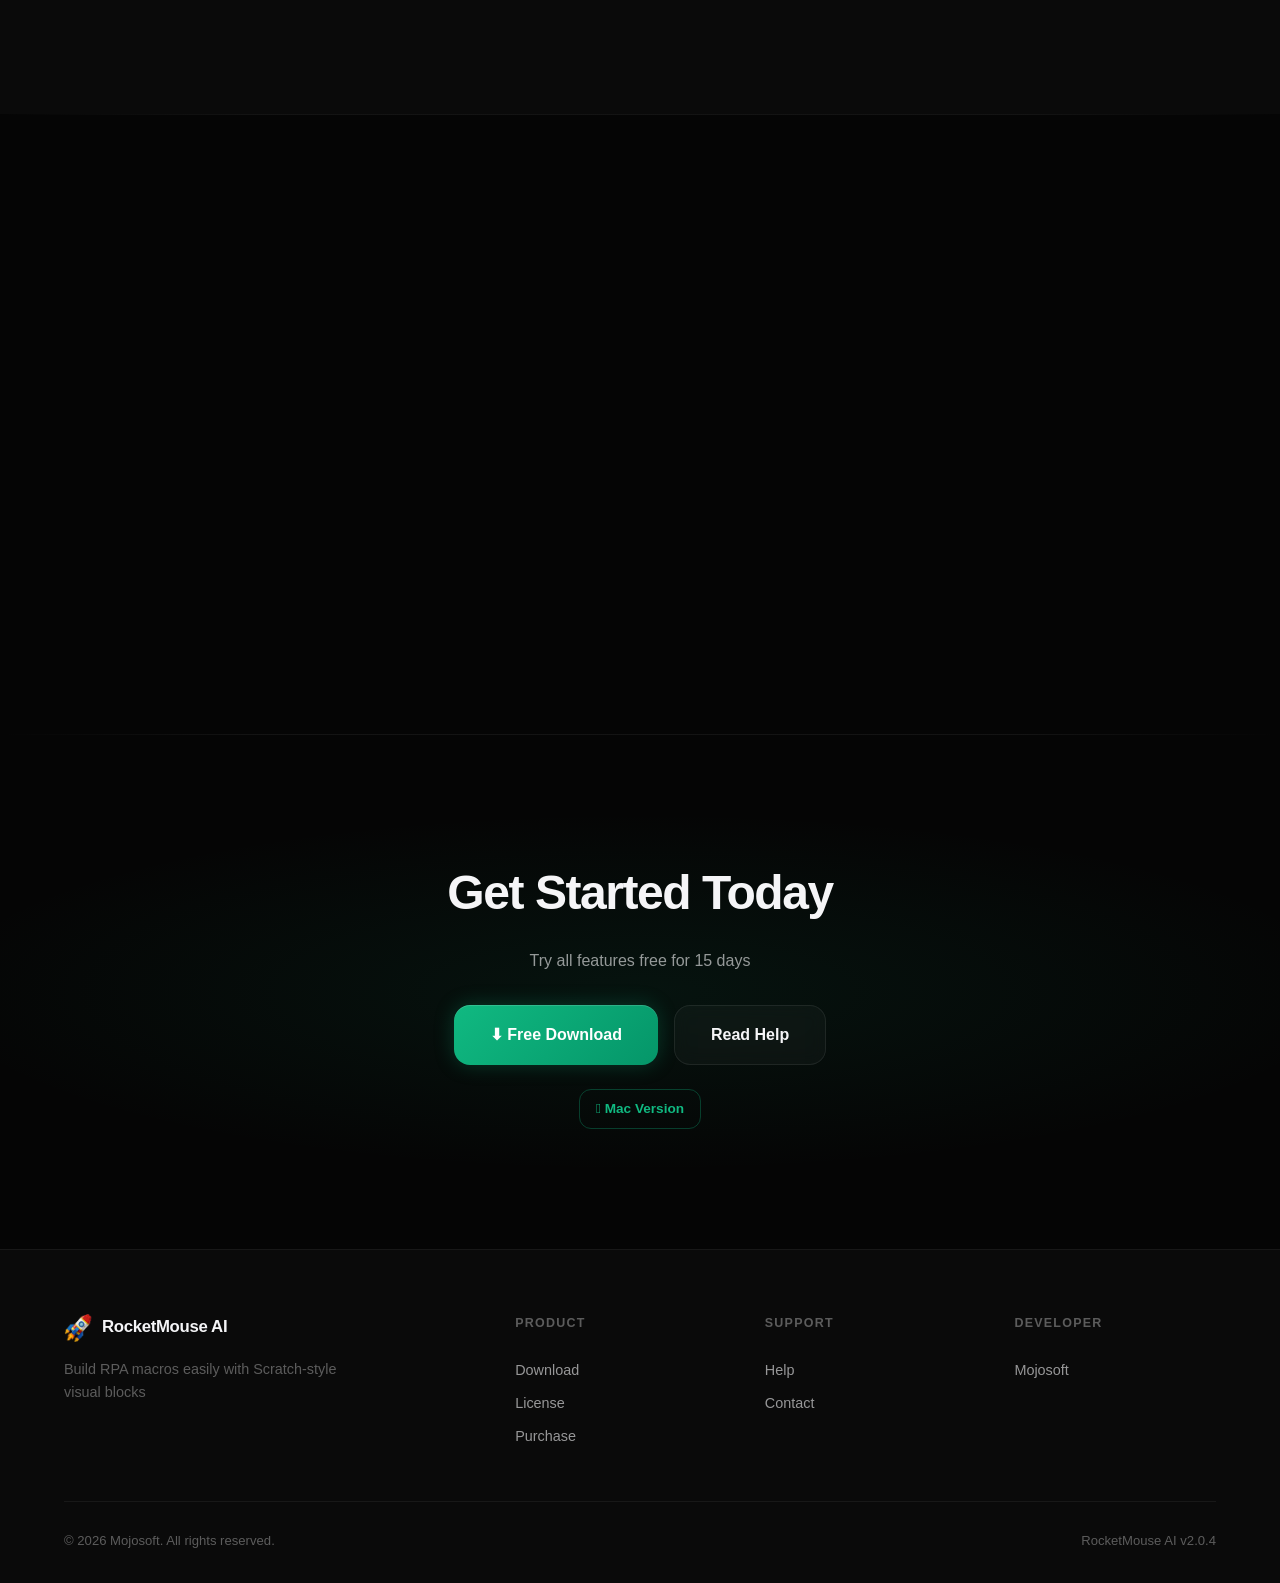
==== commit a8856e19: "全ページ バージョン 2.0.3 → 2.0.4 に更新 Co-Authored-By: Claude Opus 4.6 (1M context) <noreply@anthropic.com>" ====
--- a/en/index.html
+++ b/en/index.html
@@ -40,7 +40,7 @@
   <div class="container">
     <div class="hero-badge reveal">
       <span class="badge-dot"></span>
-      <span>v2.0.3 — AI Computer Use Inside</span>
+      <span>v2.0.4 — AI Computer Use Inside</span>
     </div>
     <img src="../images/logo-256.png" alt="RocketMouse AI" class="hero-logo">
     <h1 class="reveal reveal-delay-1"><span class="gradient-text">RocketMouse AI</span></h1>
@@ -397,7 +397,7 @@
     </div>
     <div class="footer-bottom">
       <span>&copy; 2026 Mojosoft. All rights reserved.</span>
-      <span>RocketMouse AI v2.0.3</span>
+      <span>RocketMouse AI v2.0.4</span>
     </div>
   </div>
 </footer>
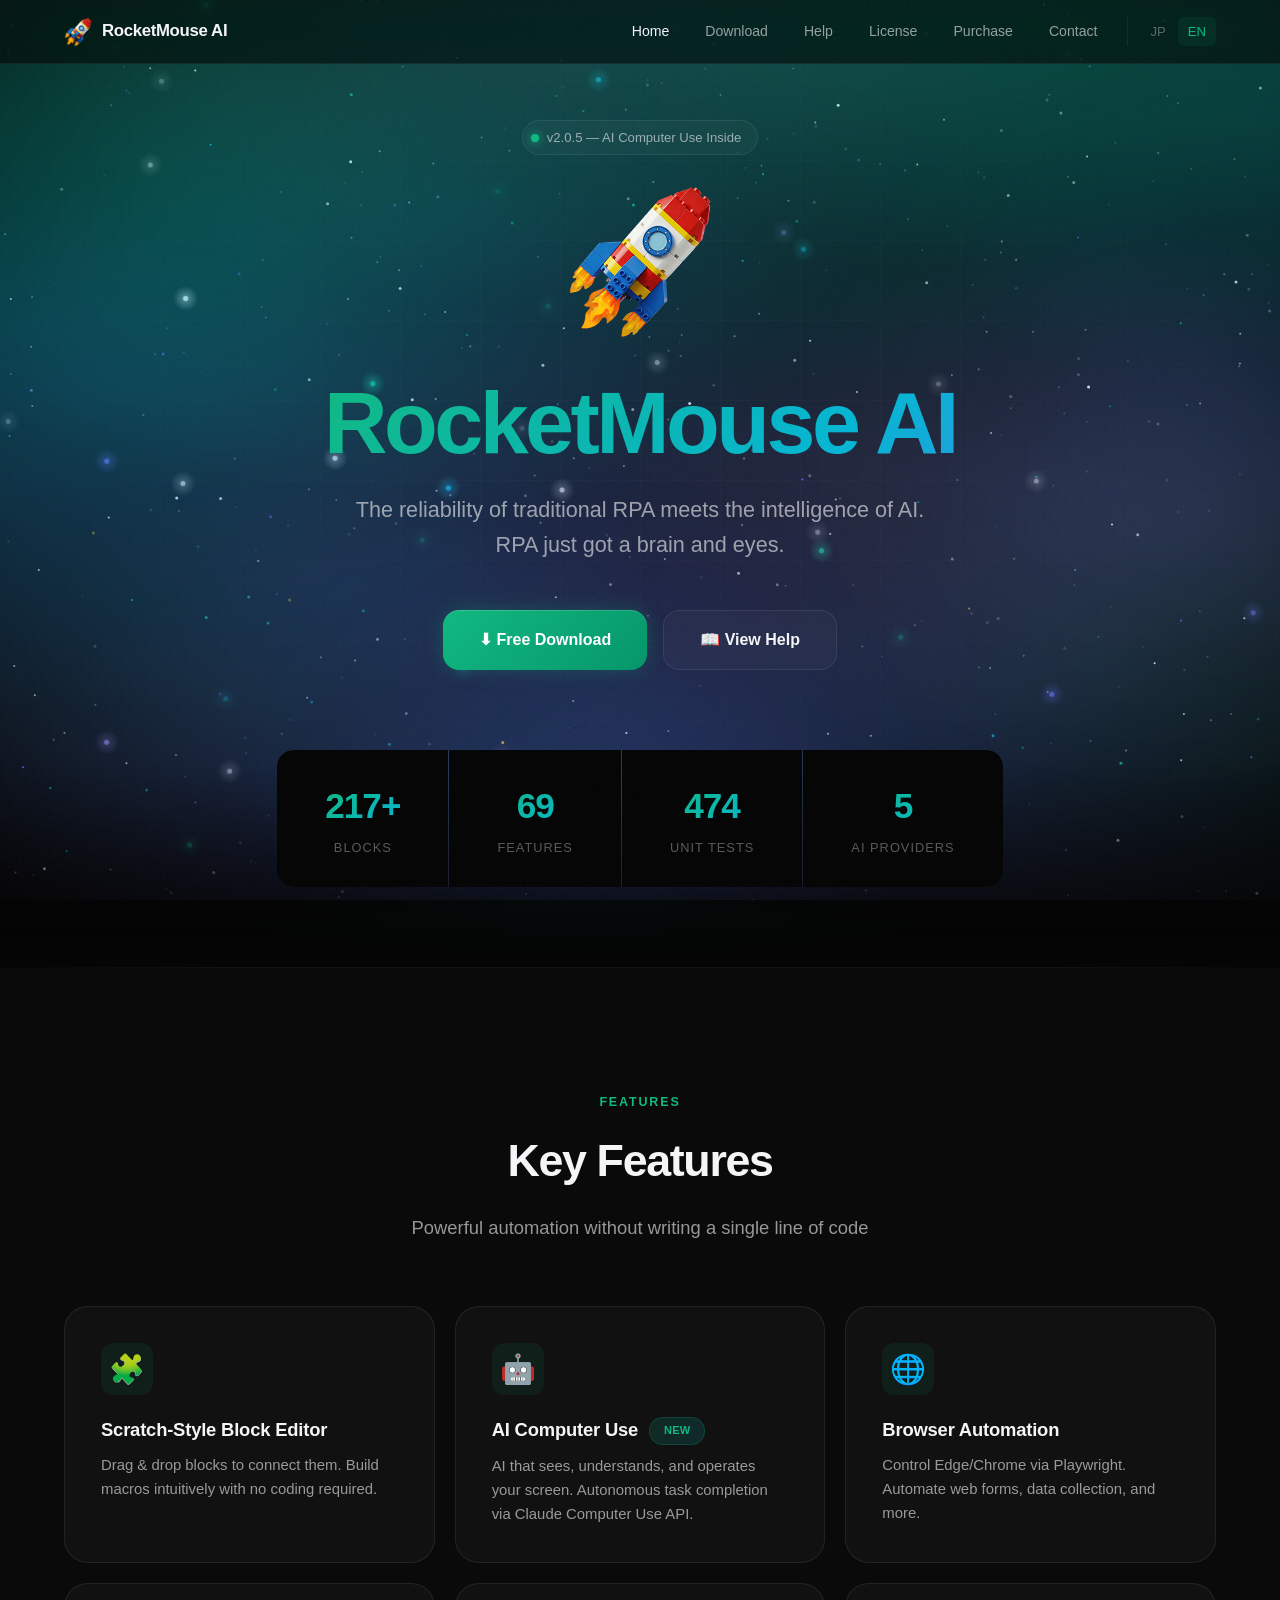
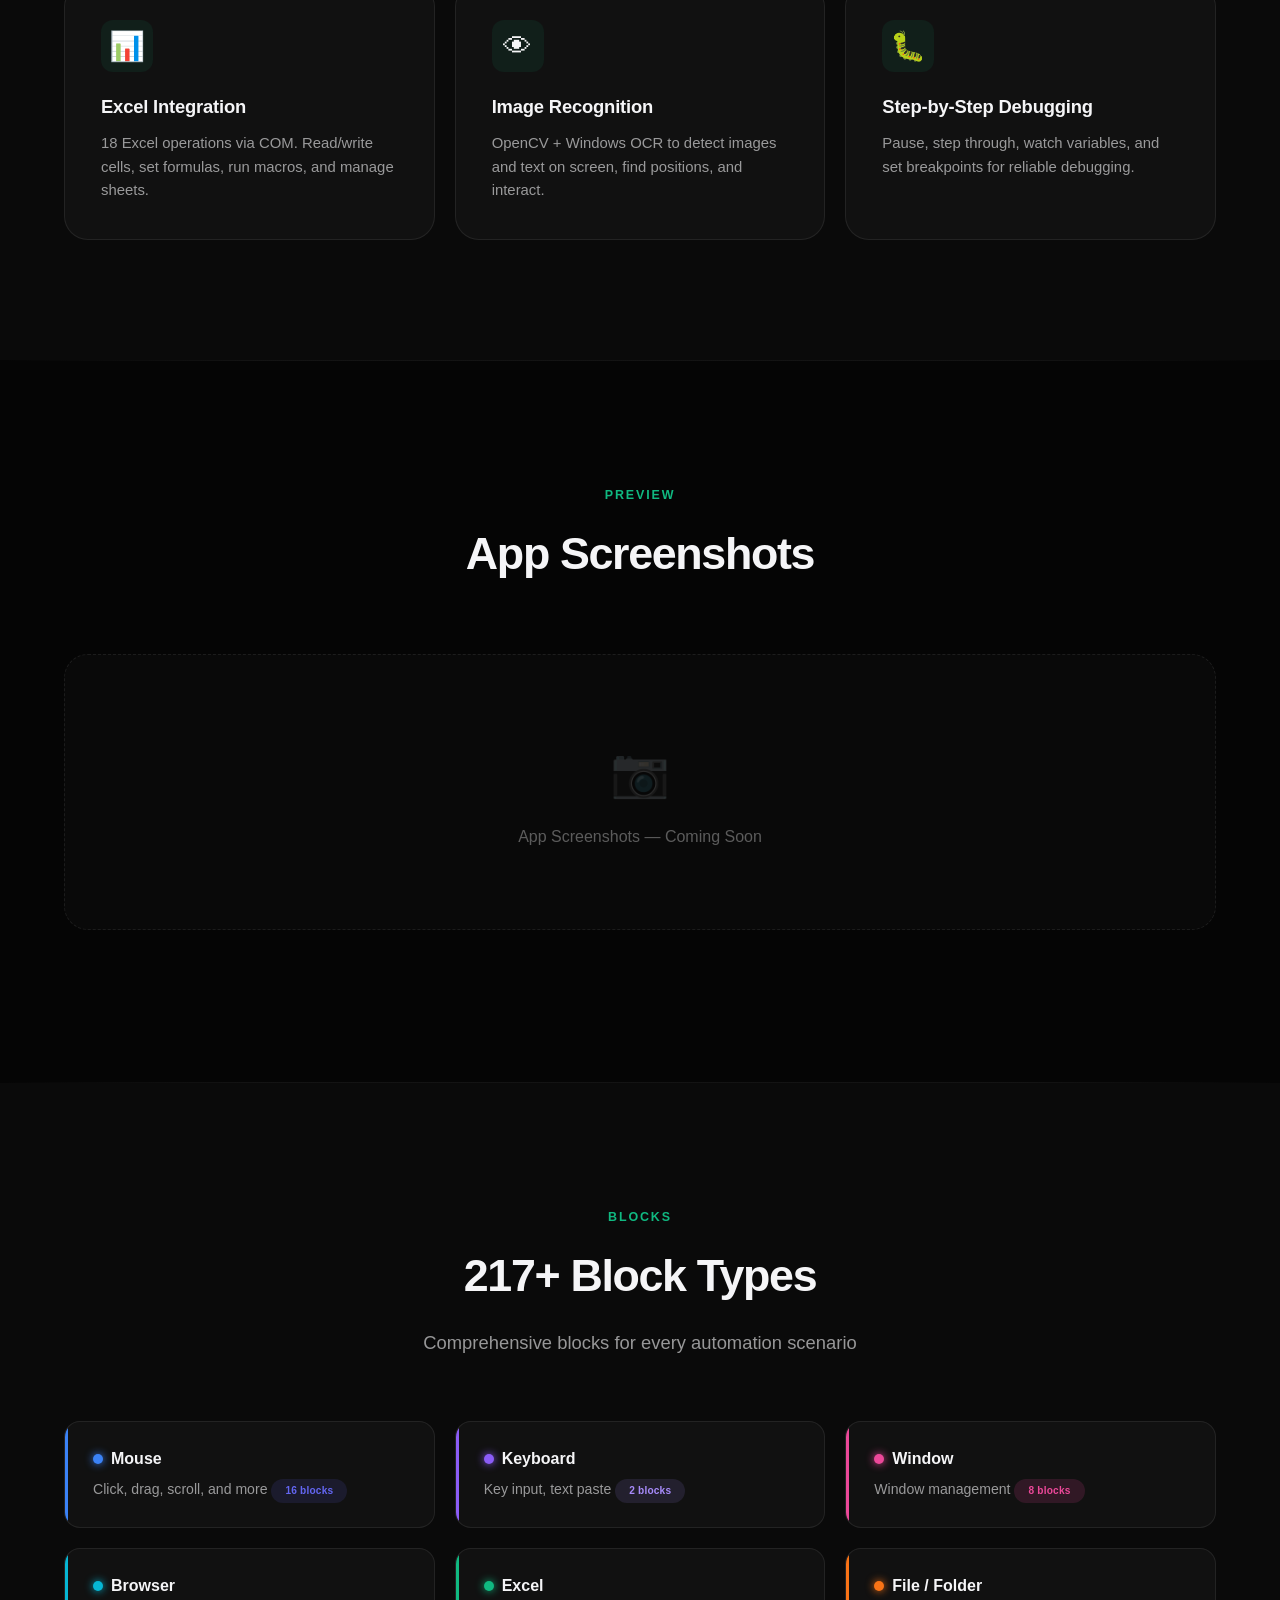
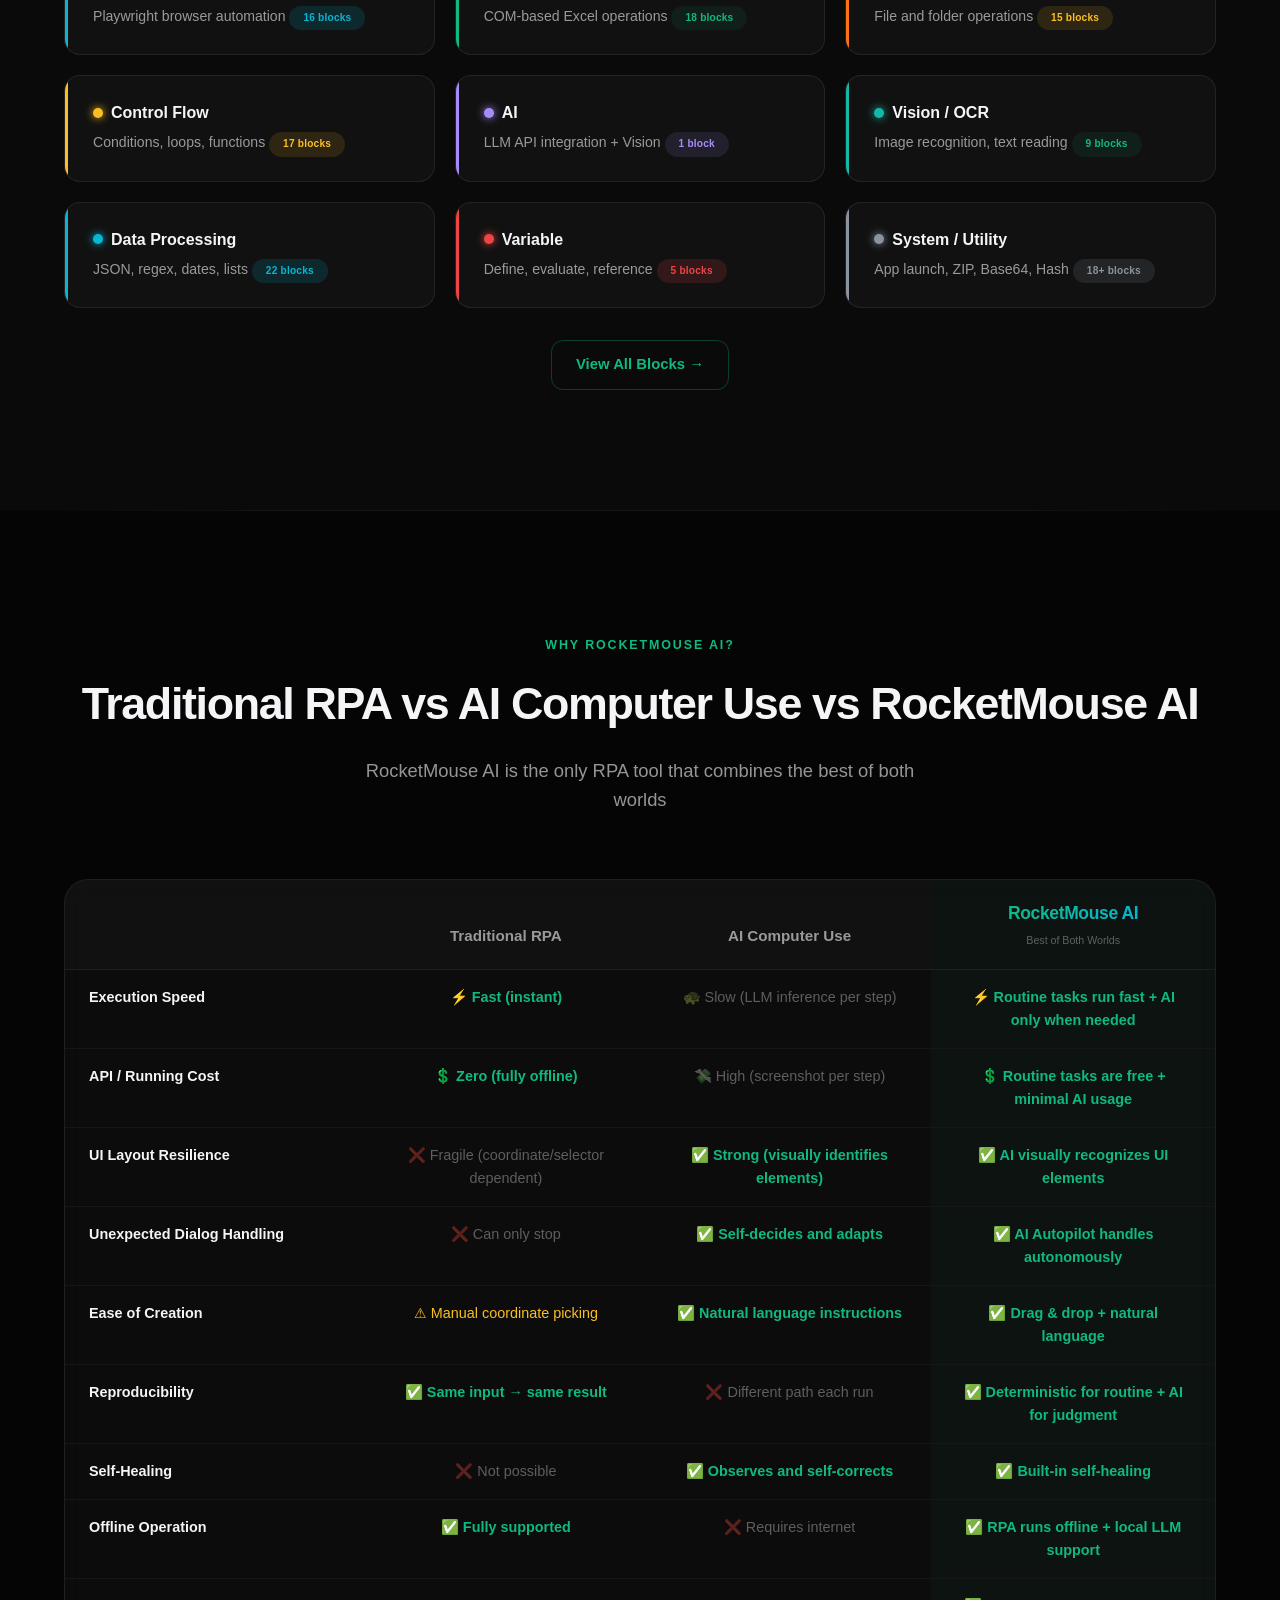
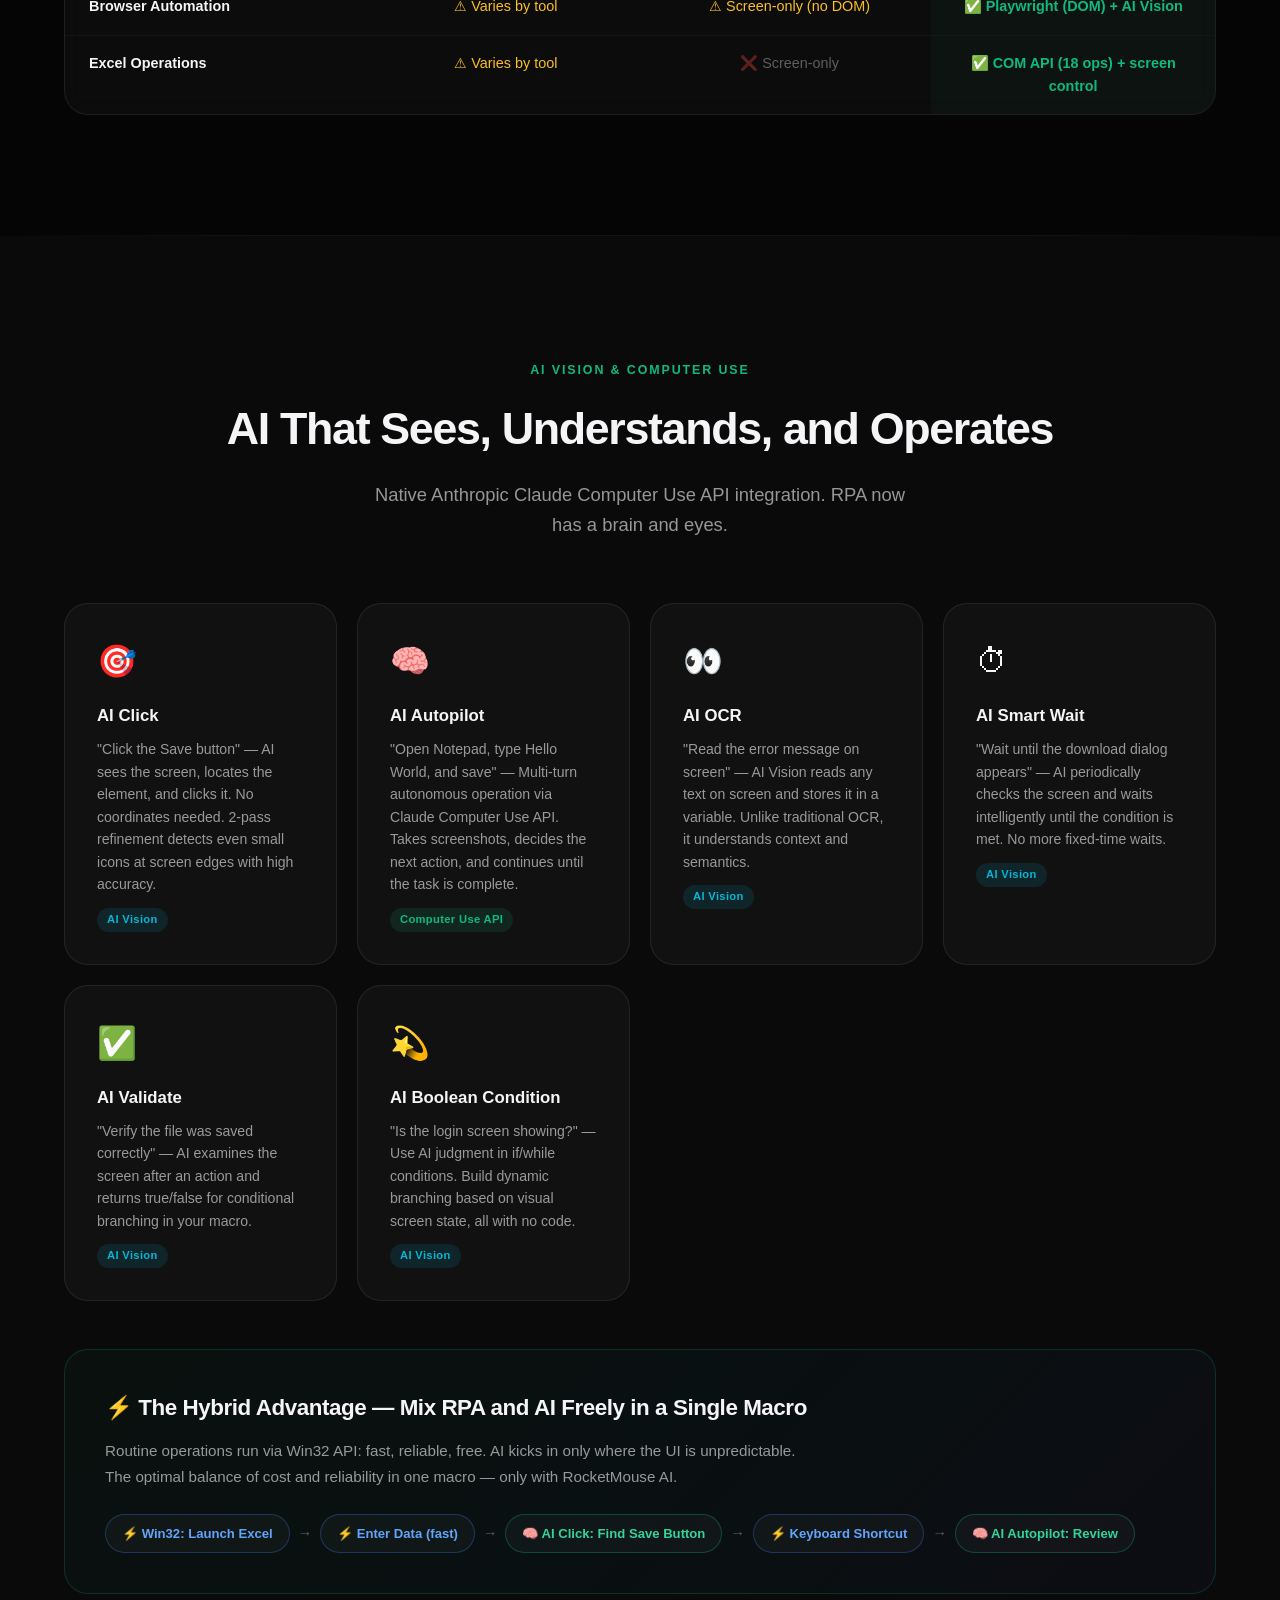
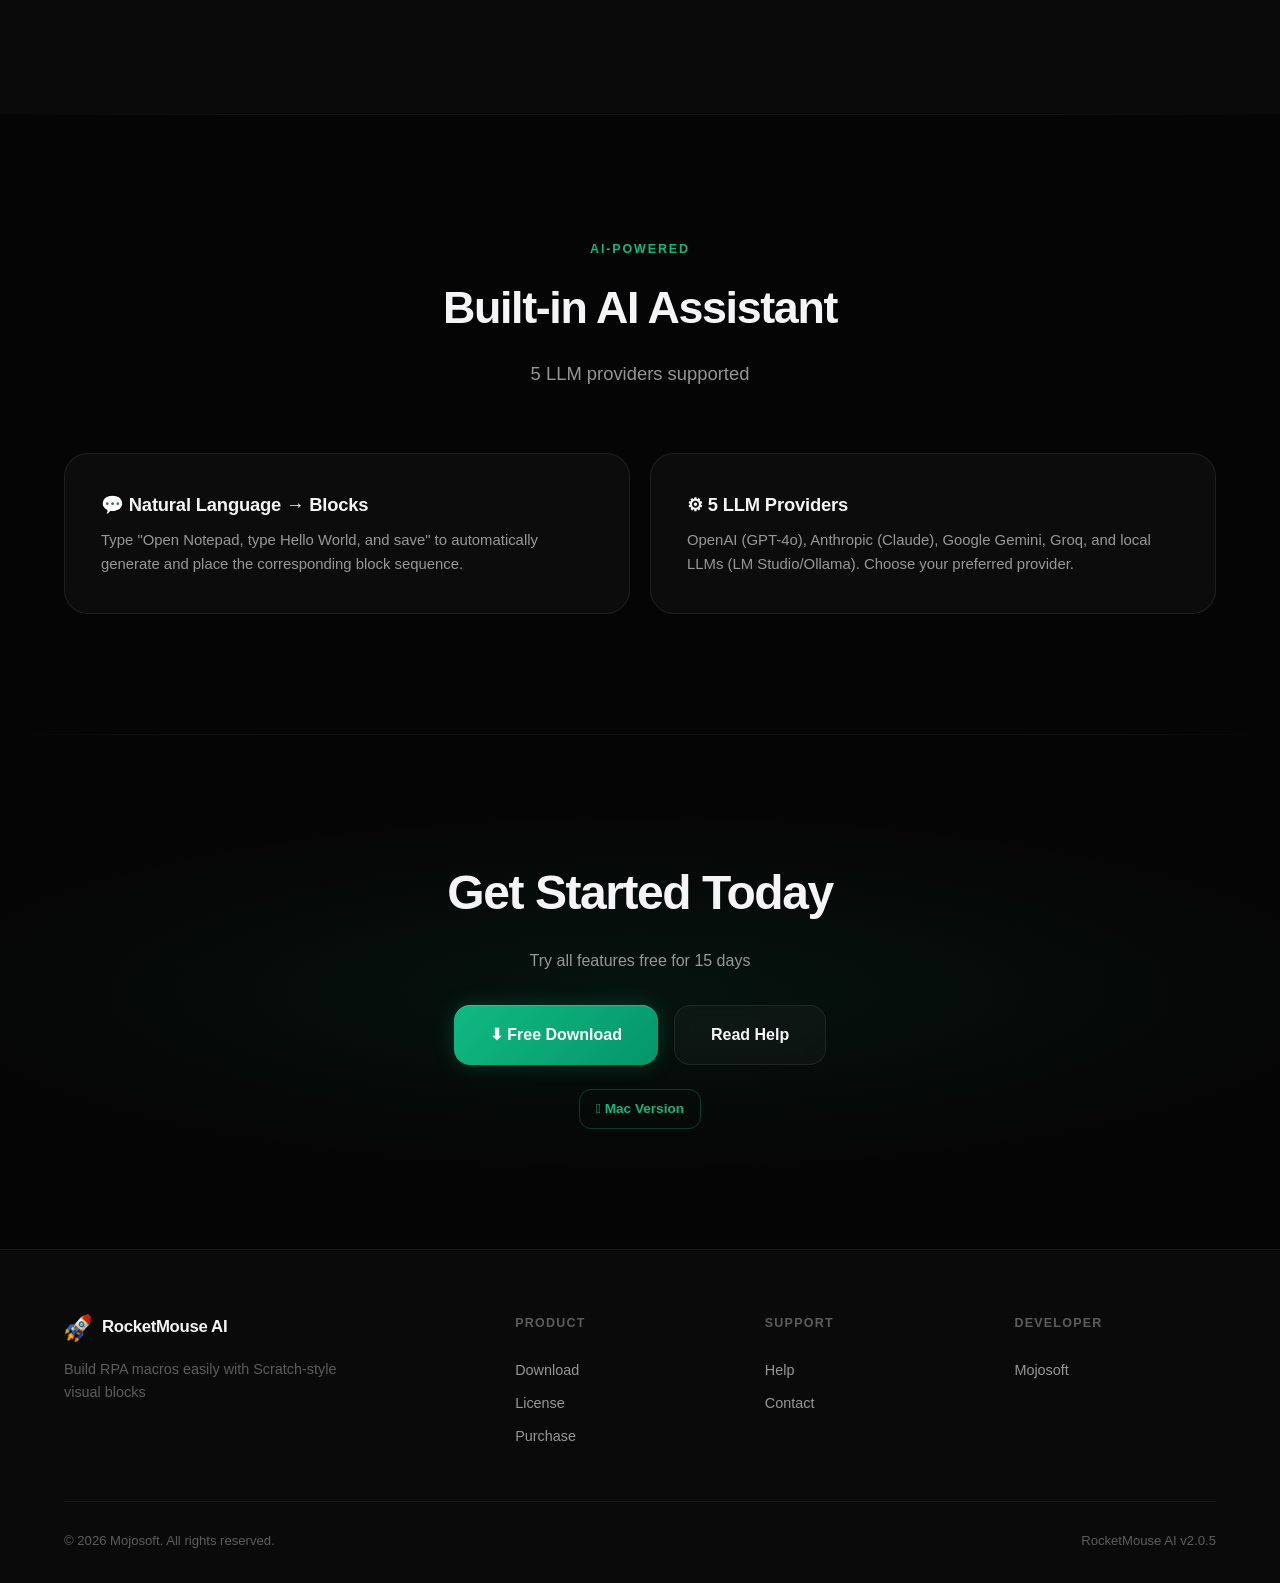
==== commit 4429ec8b: "全ページ バージョン 2.0.4 → 2.0.5 に更新 Co-Authored-By: Claude Opus 4.6 (1M context) <noreply@anthropic.com>" ====
--- a/en/index.html
+++ b/en/index.html
@@ -40,7 +40,7 @@
   <div class="container">
     <div class="hero-badge reveal">
       <span class="badge-dot"></span>
-      <span>v2.0.4 — AI Computer Use Inside</span>
+      <span>v2.0.5 — AI Computer Use Inside</span>
     </div>
     <img src="../images/logo-256.png" alt="RocketMouse AI" class="hero-logo">
     <h1 class="reveal reveal-delay-1"><span class="gradient-text">RocketMouse AI</span></h1>
@@ -397,7 +397,7 @@
     </div>
     <div class="footer-bottom">
       <span>&copy; 2026 Mojosoft. All rights reserved.</span>
-      <span>RocketMouse AI v2.0.4</span>
+      <span>RocketMouse AI v2.0.5</span>
     </div>
   </div>
 </footer>
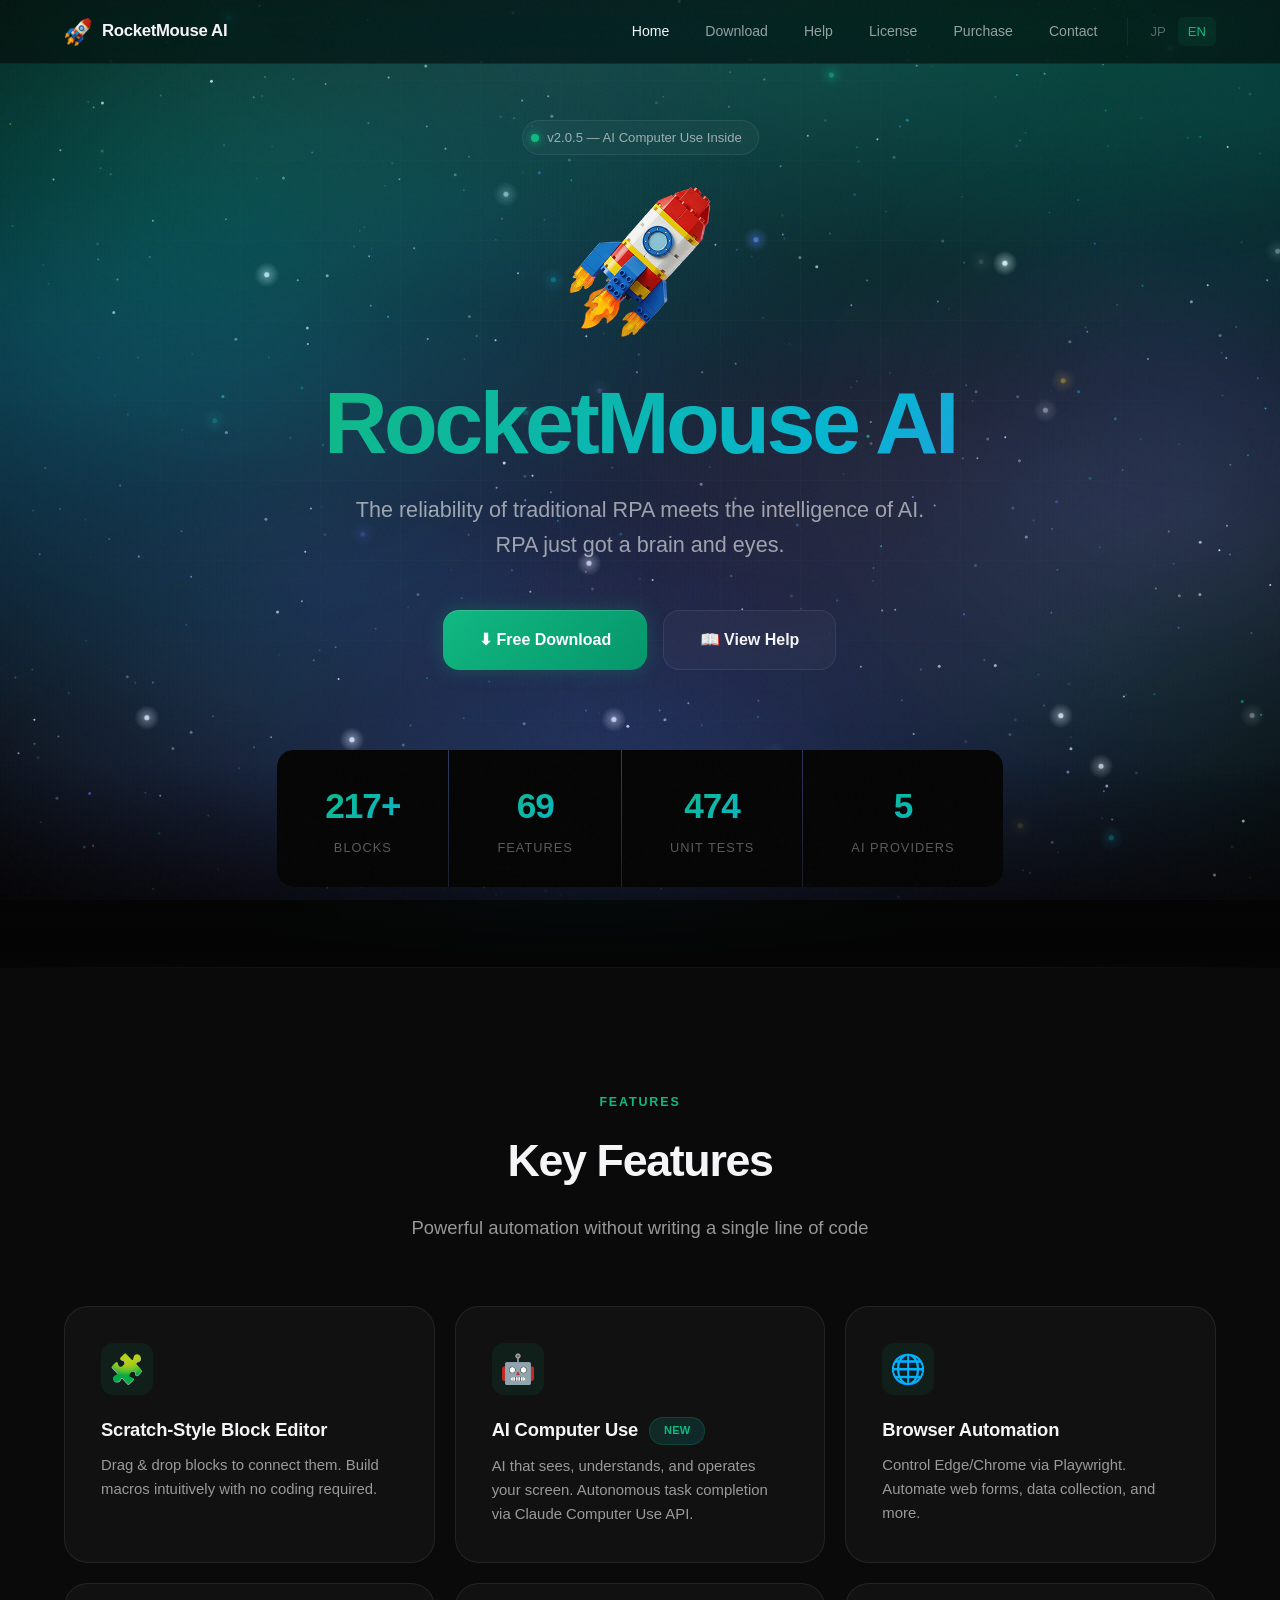
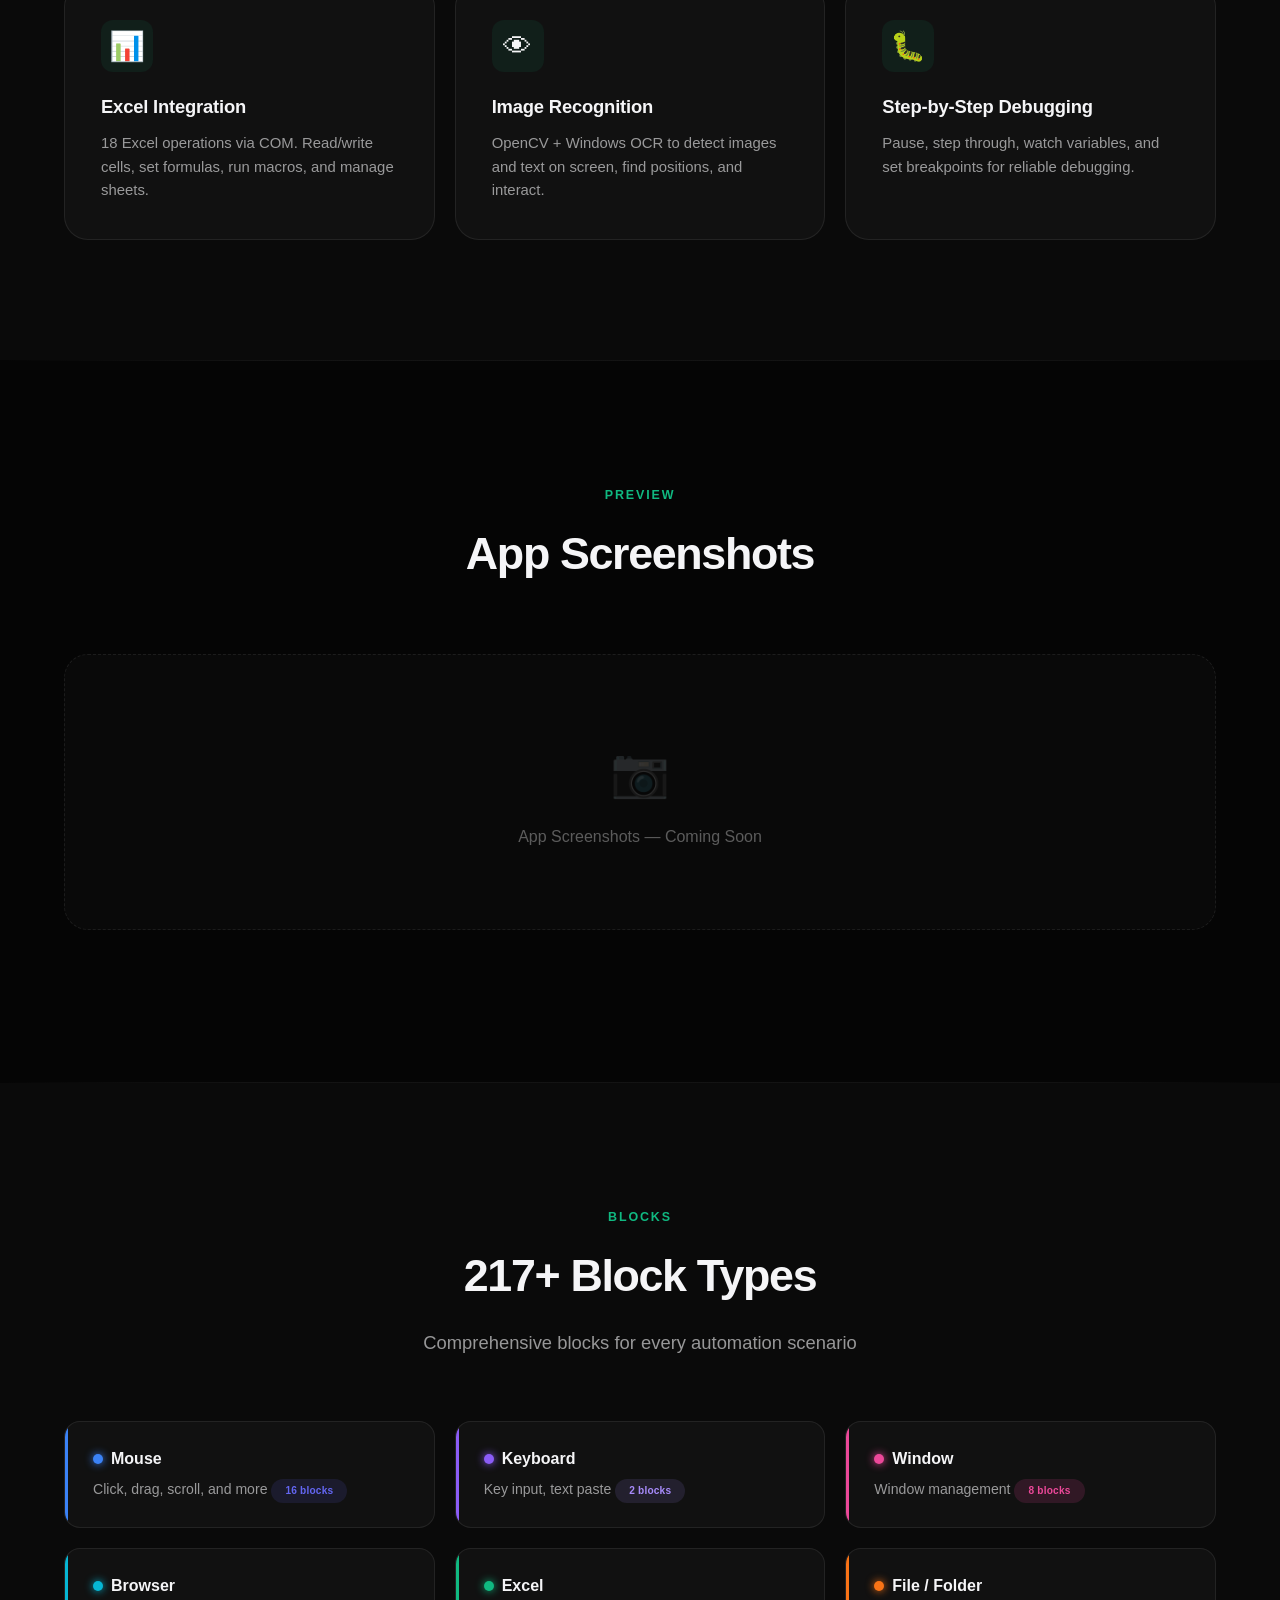
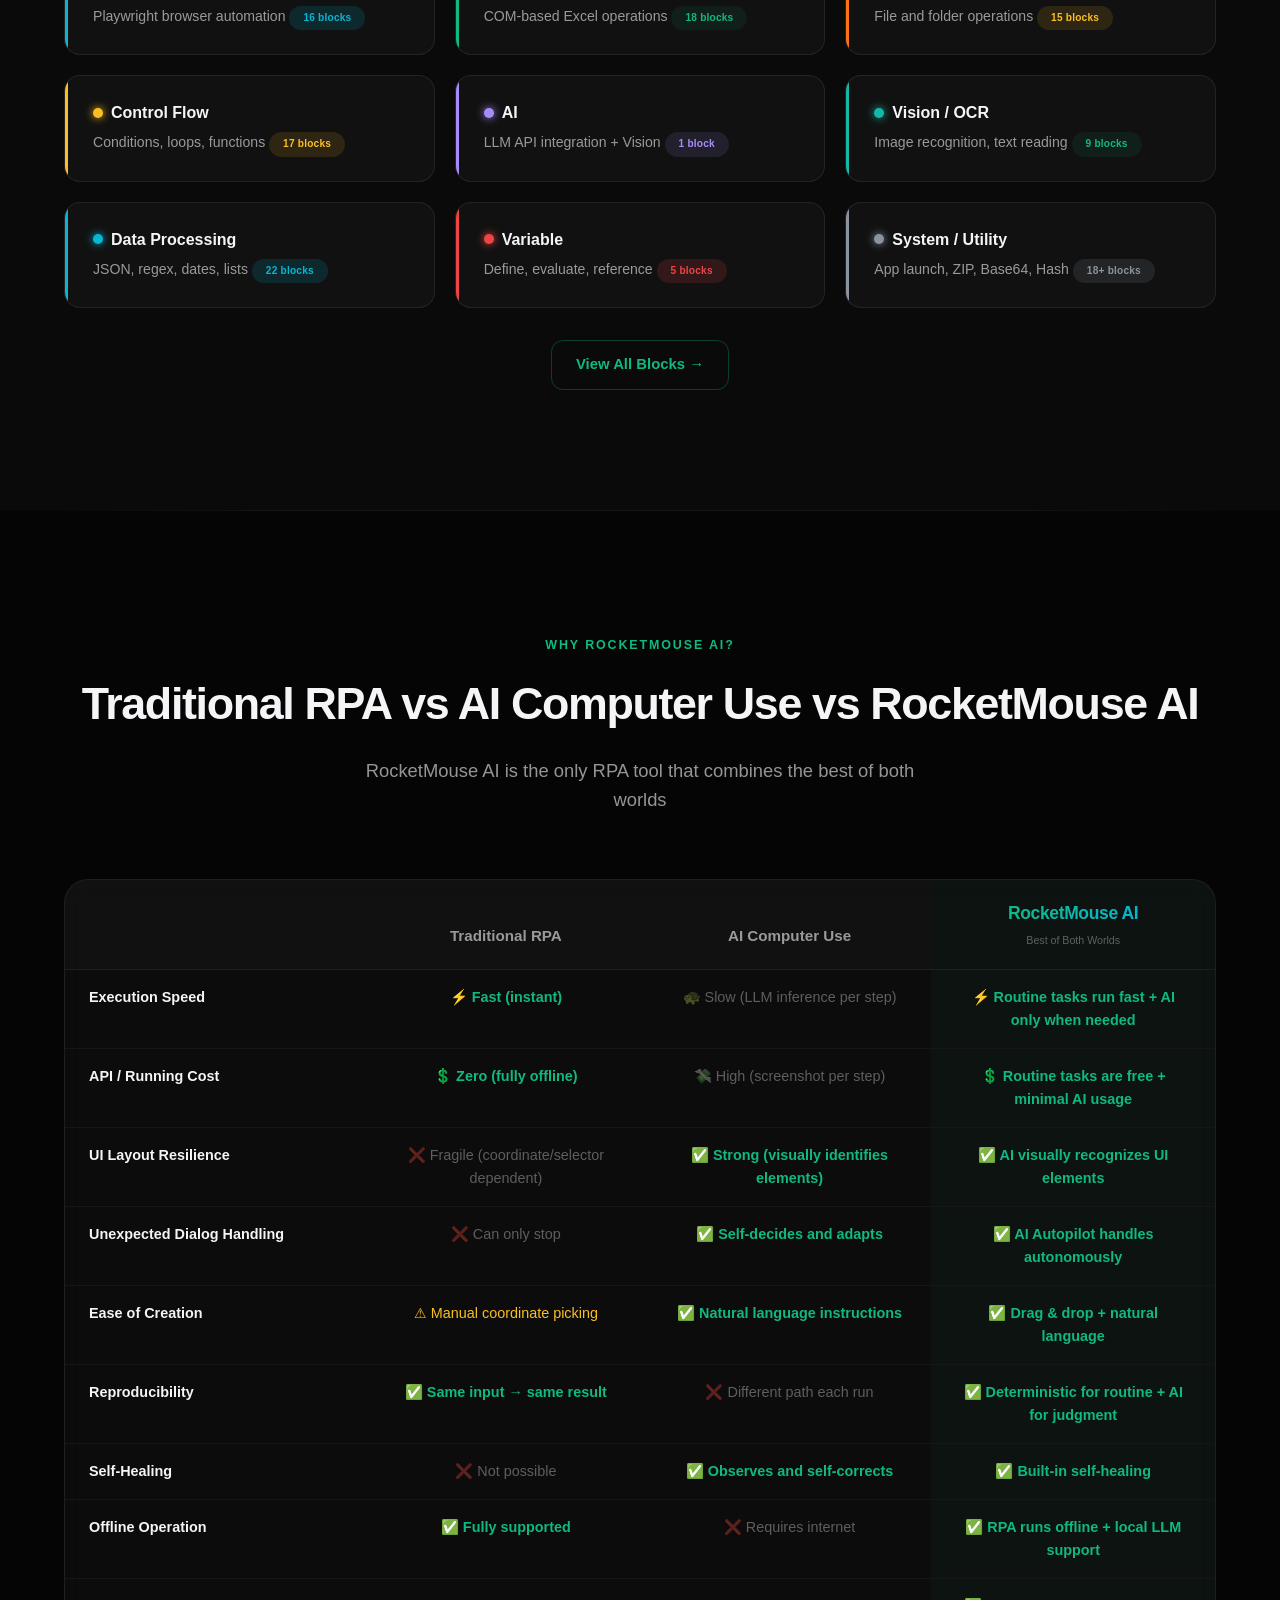
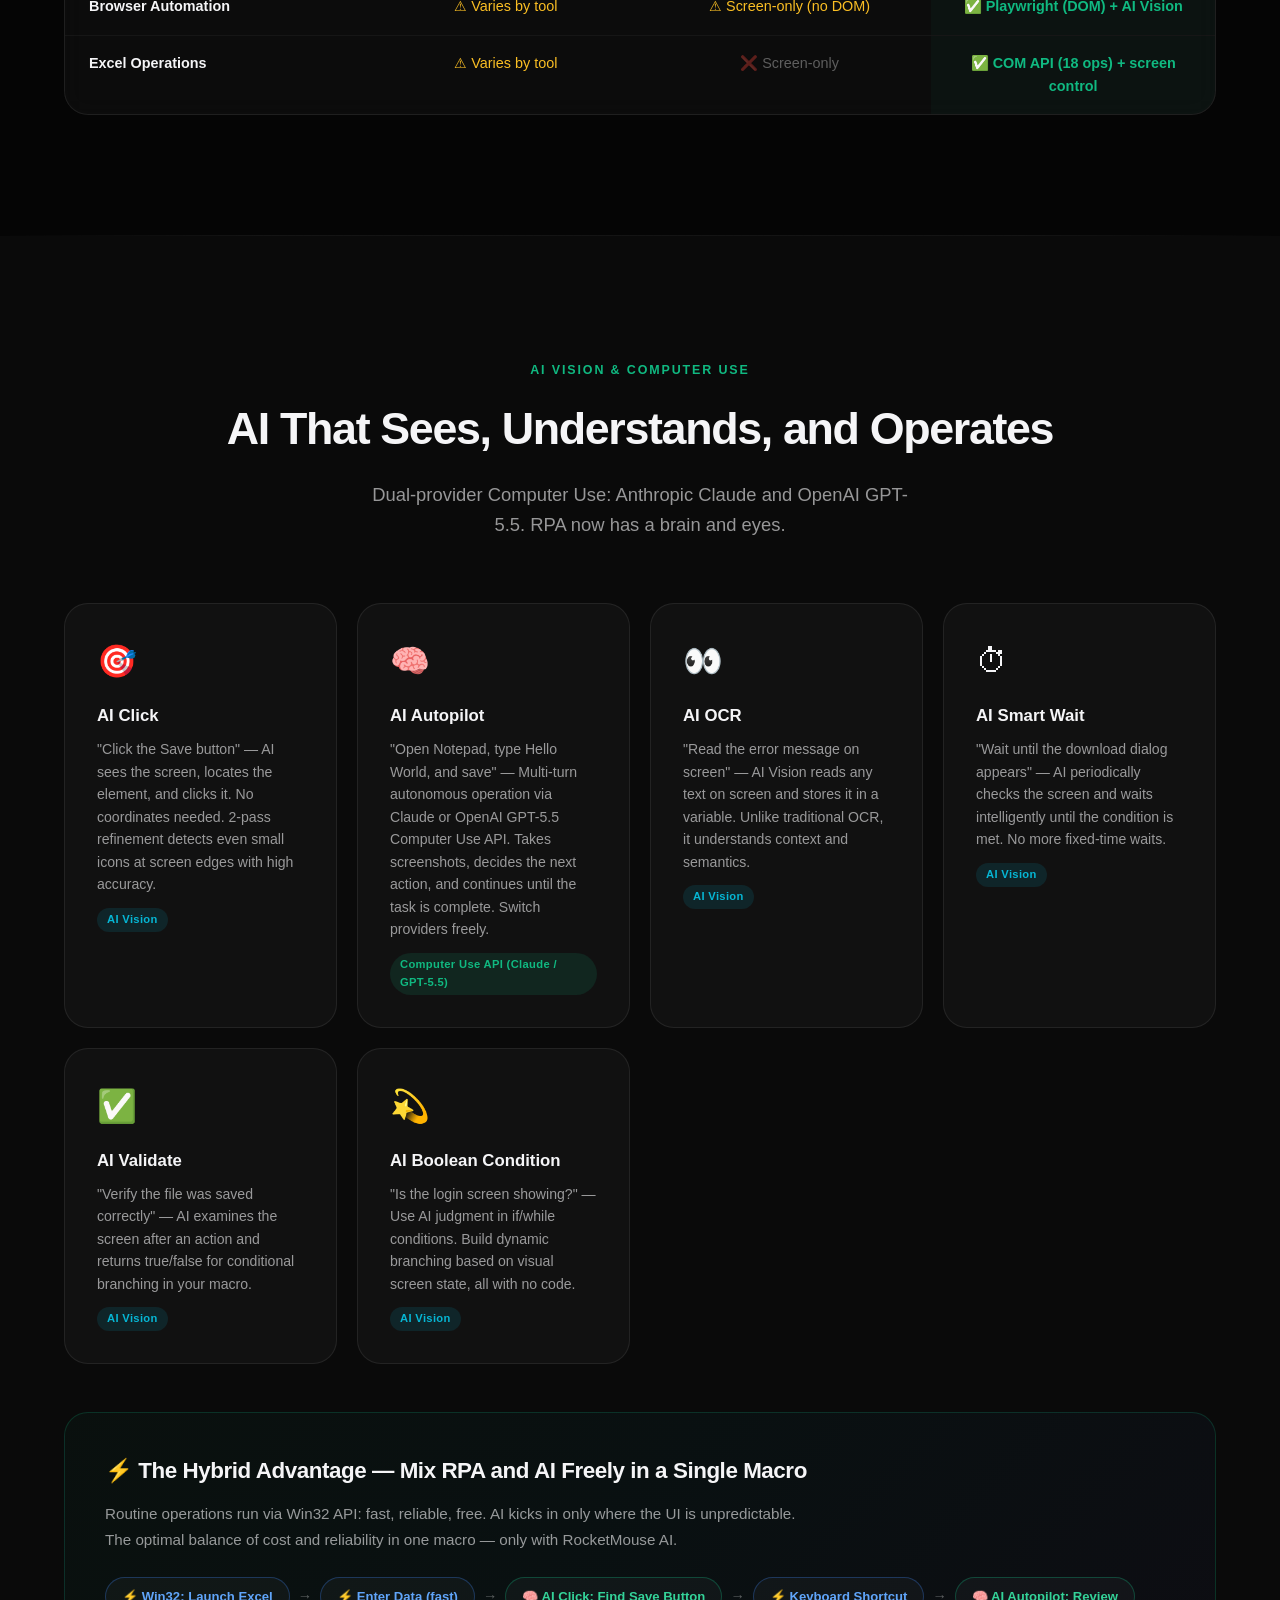
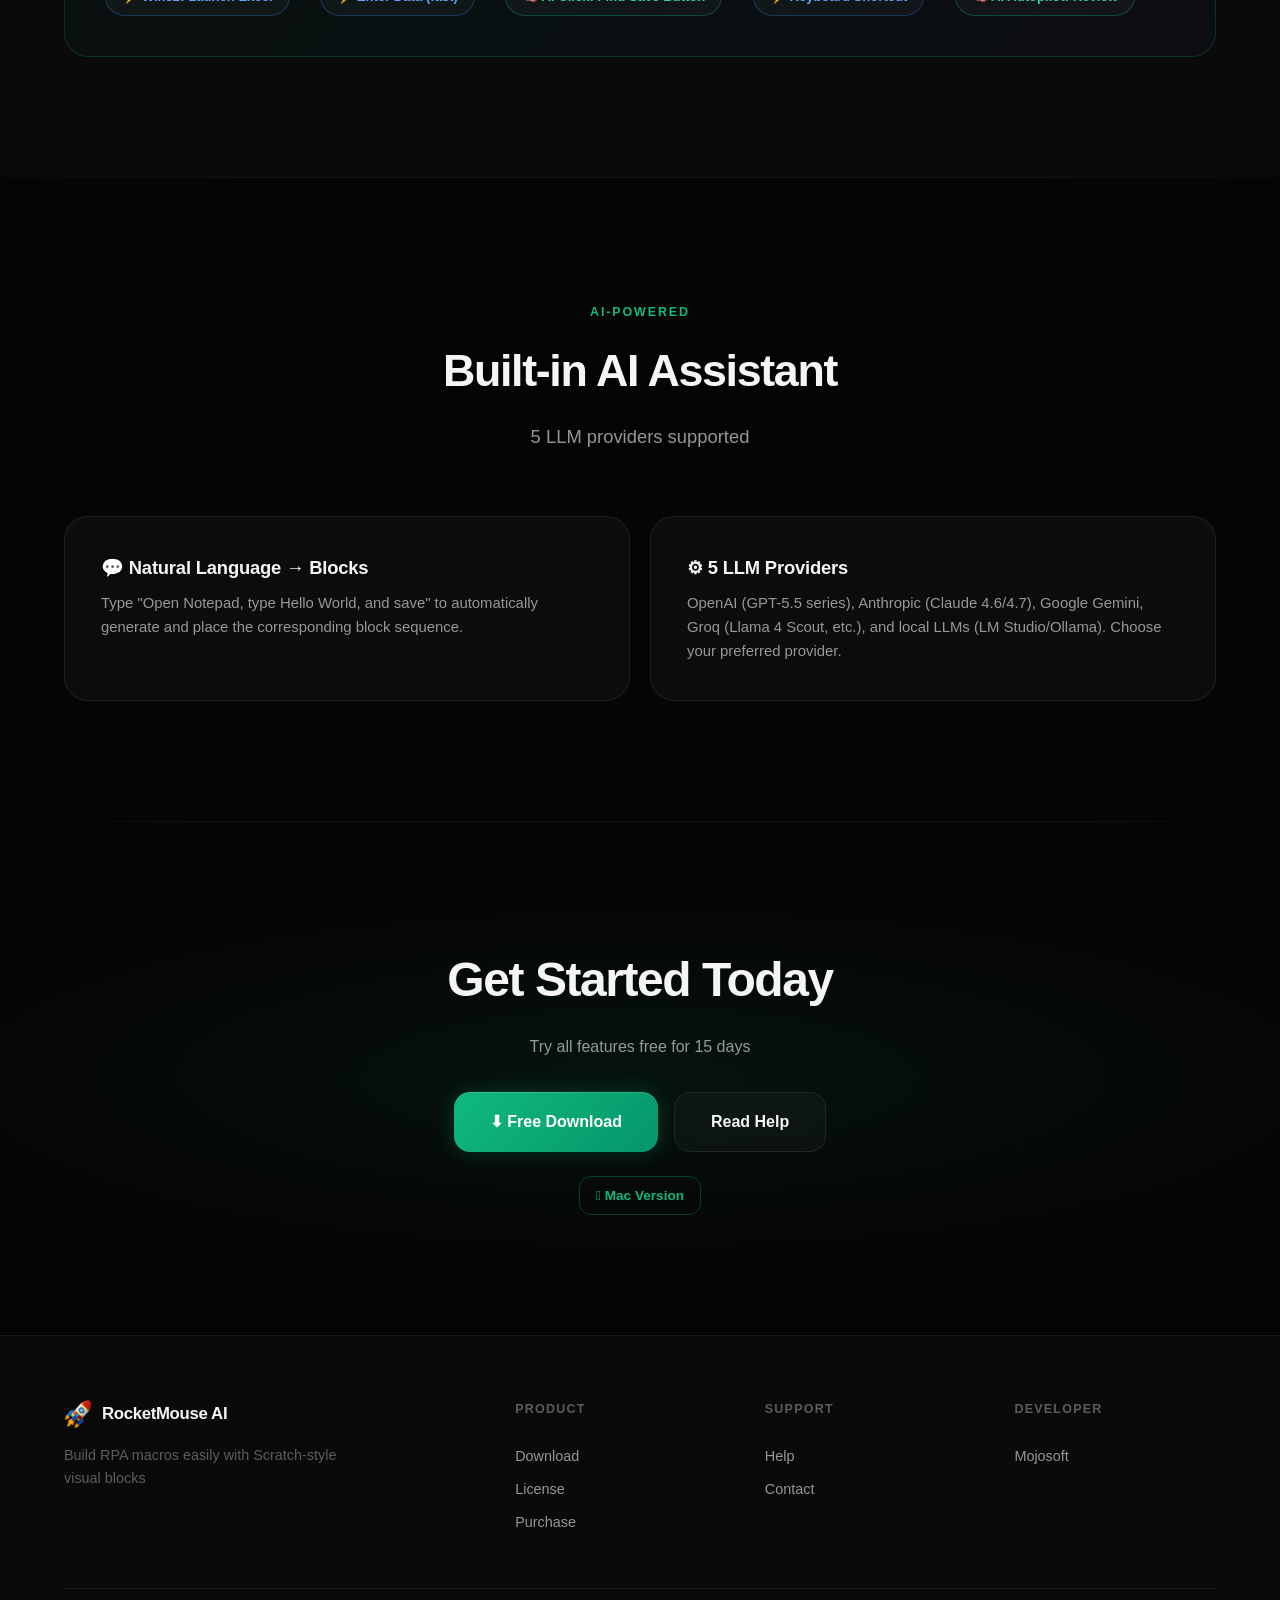
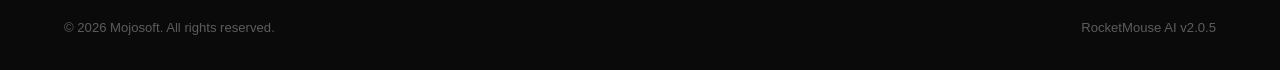
==== commit abe6d2a4: "ヘルプ・トップ: OpenAI Computer Use (GPT-5.5) 対応を反映 - AI Autopilot ネイティブパスが Anthropic Claude + OpenAI GPT-5" ====
--- a/en/index.html
+++ b/en/index.html
@@ -283,7 +283,7 @@
     <div class="section-header reveal">
       <span class="section-label">AI Vision &amp; Computer Use</span>
       <h2>AI That Sees, Understands, and Operates</h2>
-      <p>Native Anthropic Claude Computer Use API integration. RPA now has a brain and eyes.</p>
+      <p>Dual-provider Computer Use: Anthropic Claude and OpenAI GPT-5.5. RPA now has a brain and eyes.</p>
     </div>
 
     <div class="vision-flow">
@@ -296,8 +296,8 @@
       <div class="vision-card reveal reveal-delay-2">
         <span class="vision-icon">&#129504;</span>
         <h3>AI Autopilot</h3>
-        <p>"Open Notepad, type Hello World, and save" &mdash; Multi-turn autonomous operation via Claude Computer Use API. Takes screenshots, decides the next action, and continues until the task is complete.</p>
-        <span class="vision-tag vision-tag-native">Computer Use API</span>
+        <p>"Open Notepad, type Hello World, and save" &mdash; Multi-turn autonomous operation via Claude or OpenAI GPT-5.5 Computer Use API. Takes screenshots, decides the next action, and continues until the task is complete. Switch providers freely.</p>
+        <span class="vision-tag vision-tag-native">Computer Use API (Claude / GPT-5.5)</span>
       </div>
       <div class="vision-card reveal reveal-delay-3">
         <span class="vision-icon">&#128064;</span>
@@ -361,7 +361,7 @@
       </div>
       <div class="card reveal reveal-delay-2">
         <h3>&#9881; 5 LLM Providers</h3>
-        <p>OpenAI (GPT-4o), Anthropic (Claude), Google Gemini, Groq, and local LLMs (LM Studio/Ollama). Choose your preferred provider.</p>
+        <p>OpenAI (GPT-5.5 series), Anthropic (Claude 4.6/4.7), Google Gemini, Groq (Llama 4 Scout, etc.), and local LLMs (LM Studio/Ollama). Choose your preferred provider.</p>
       </div>
     </div>
   </div>
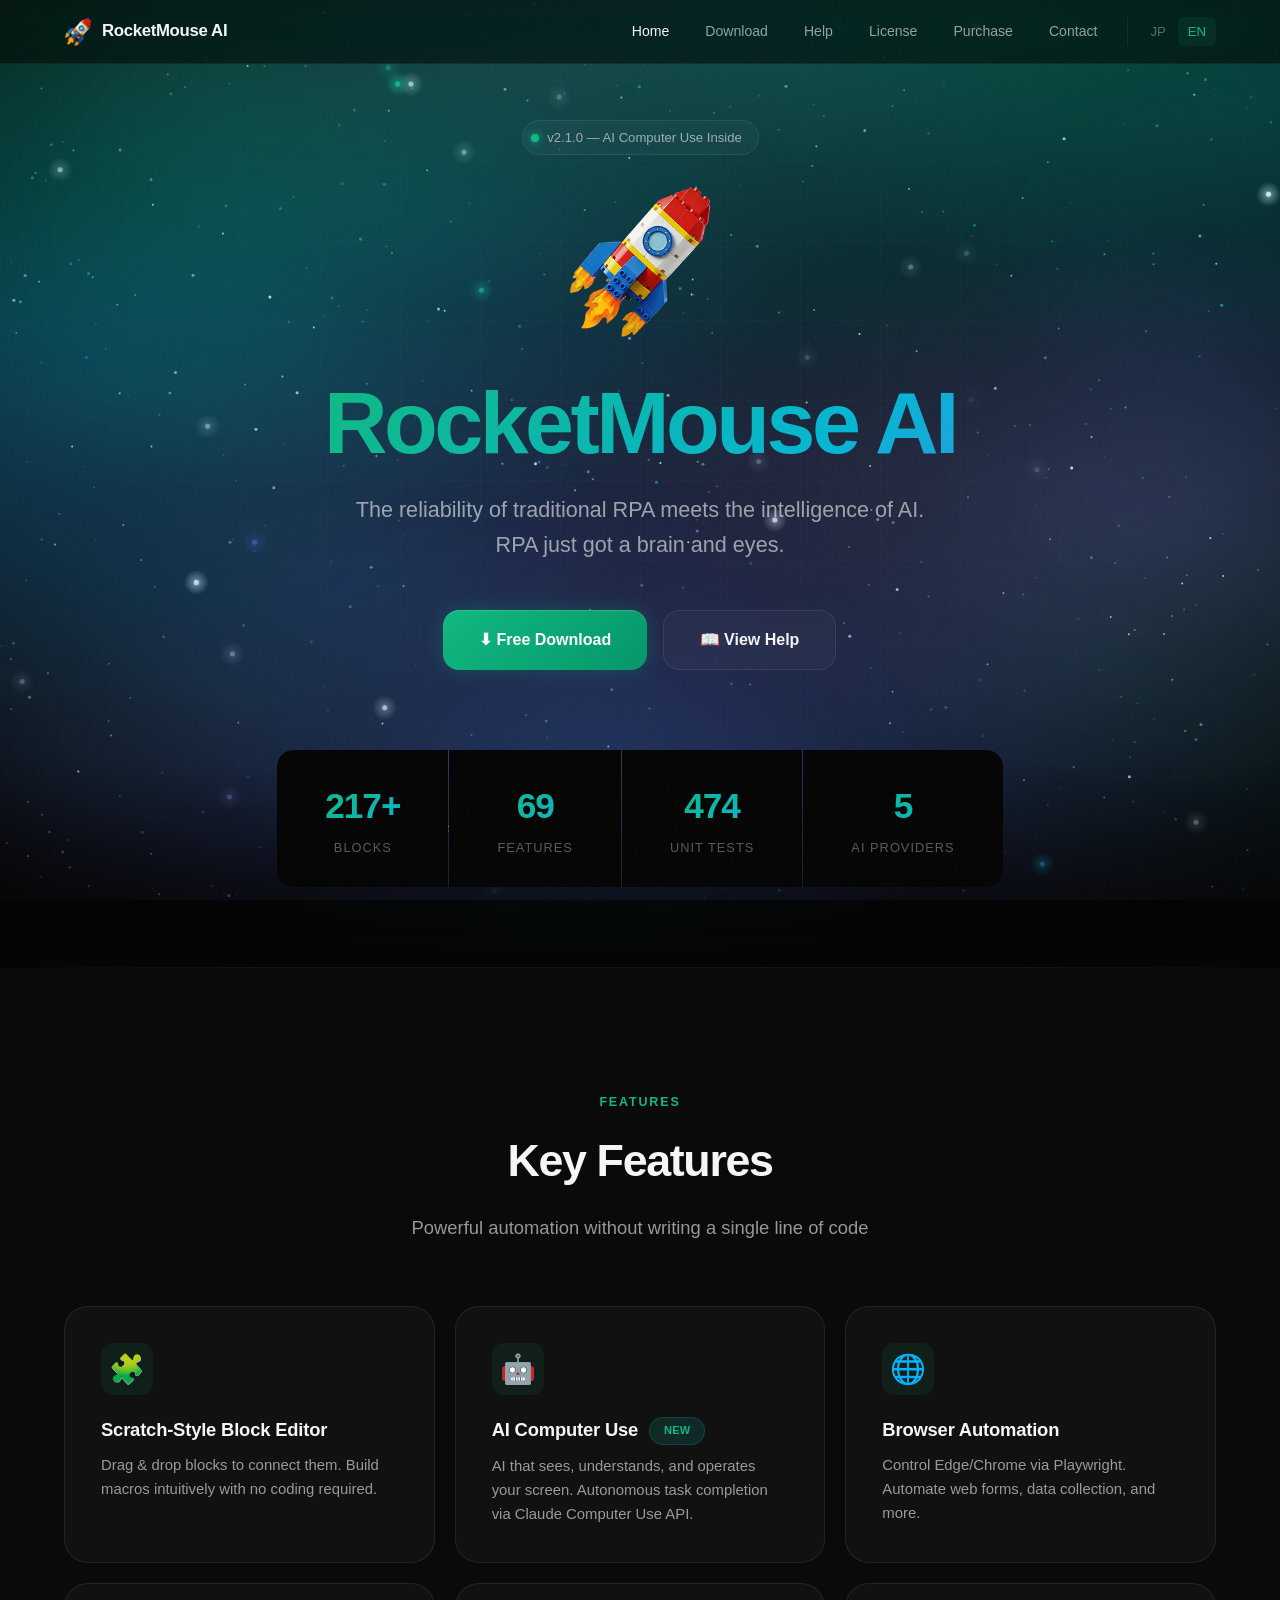
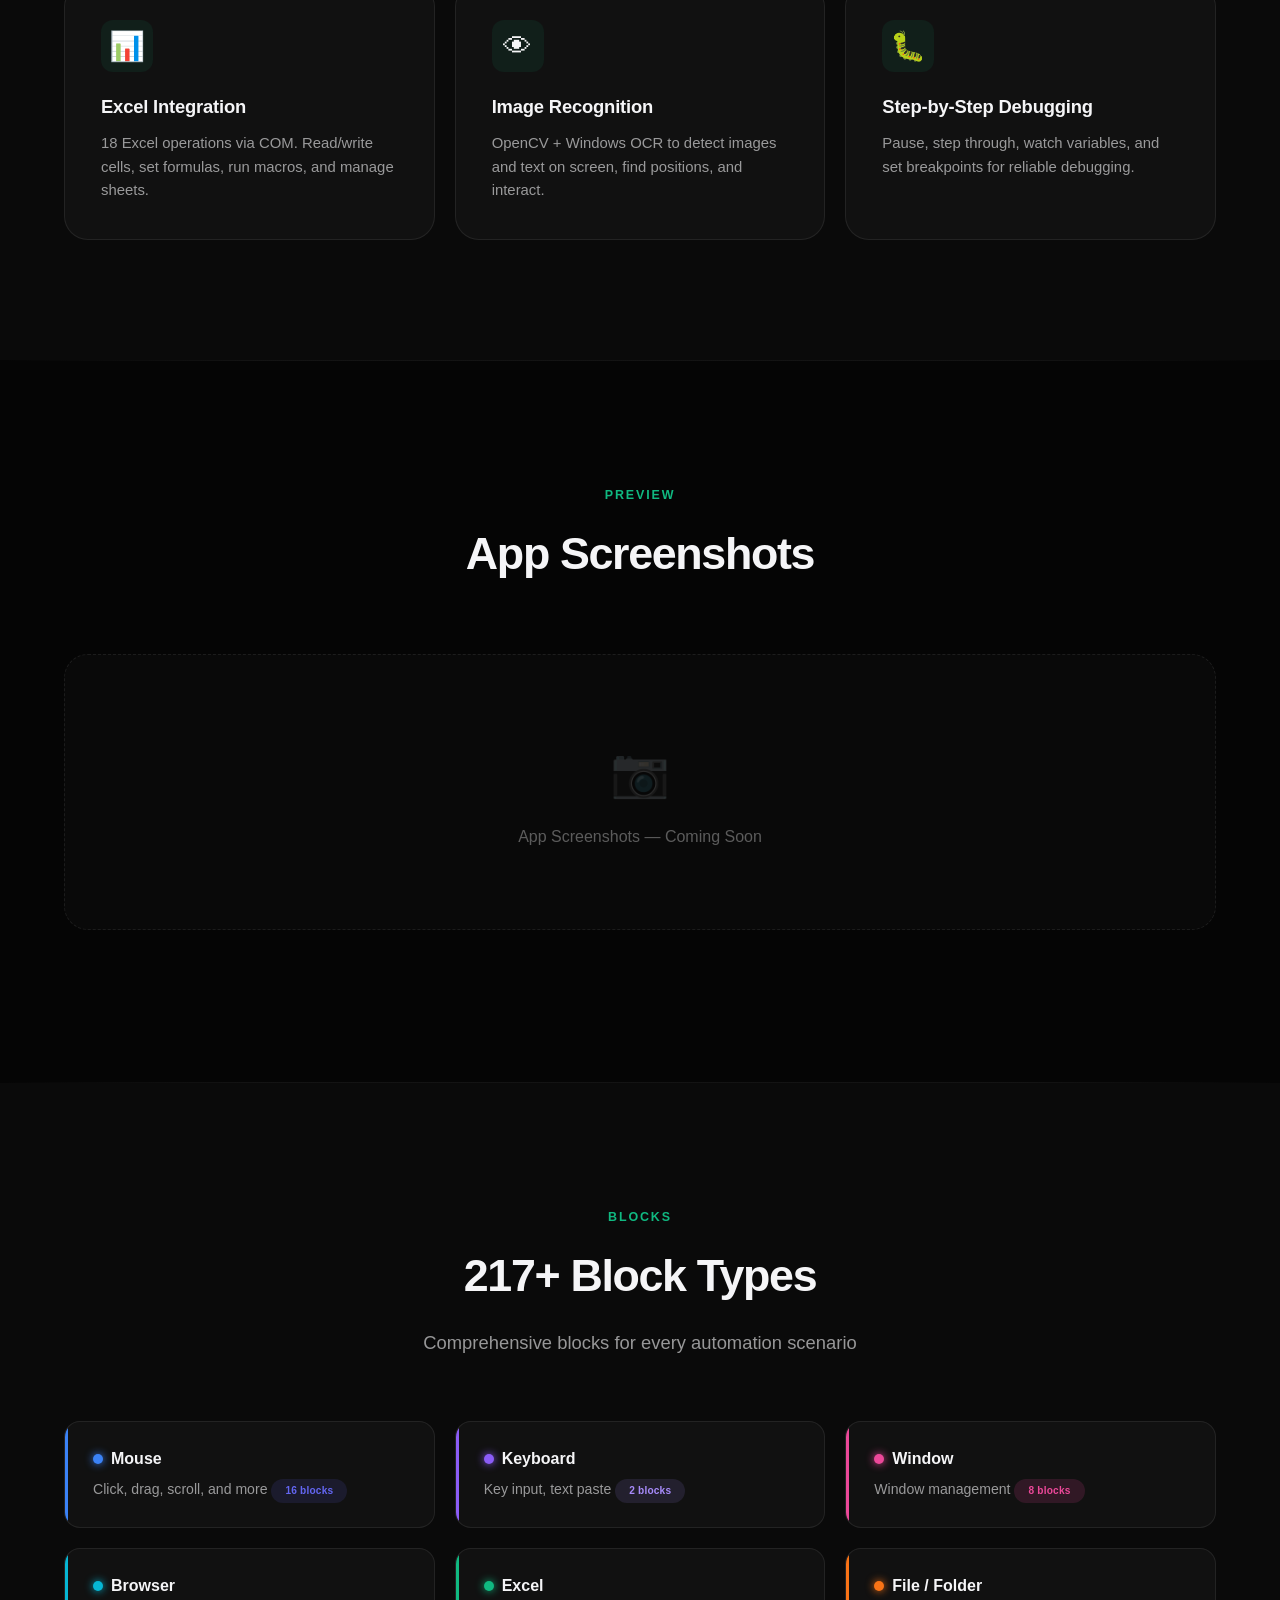
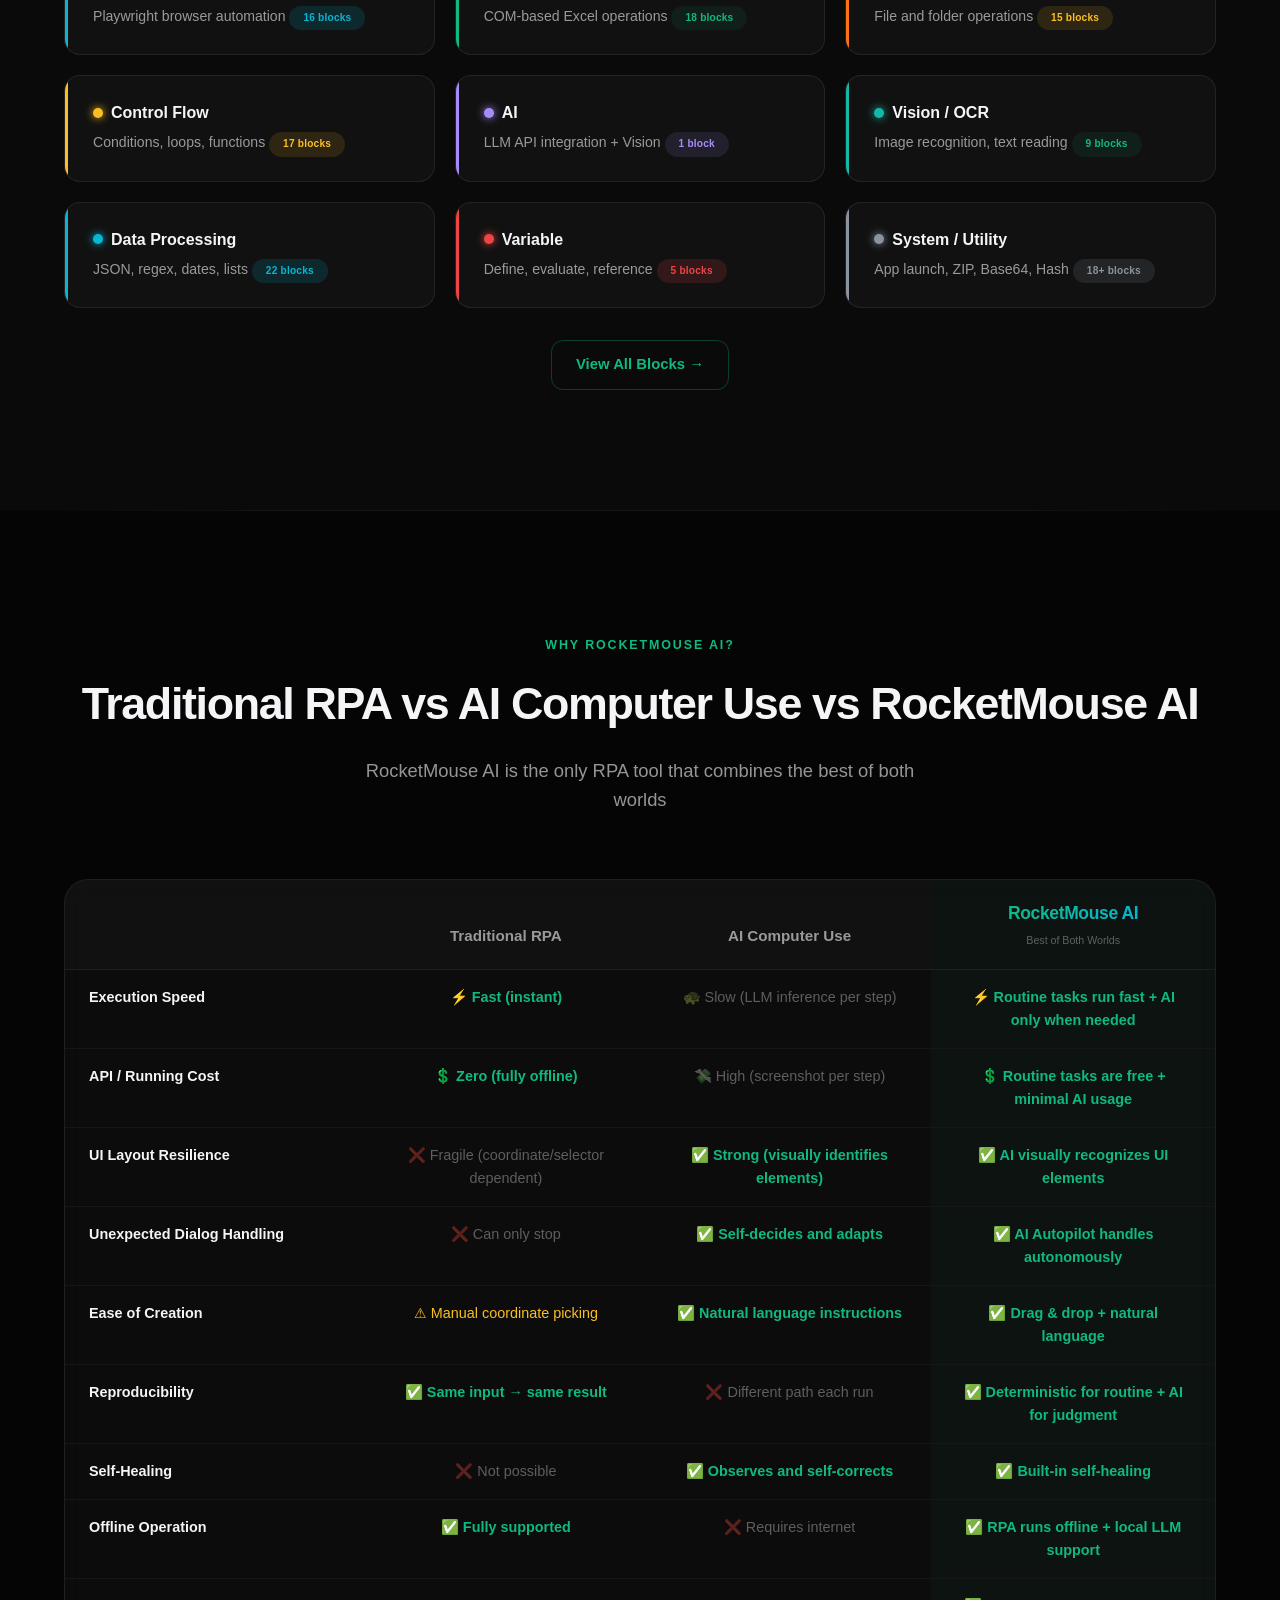
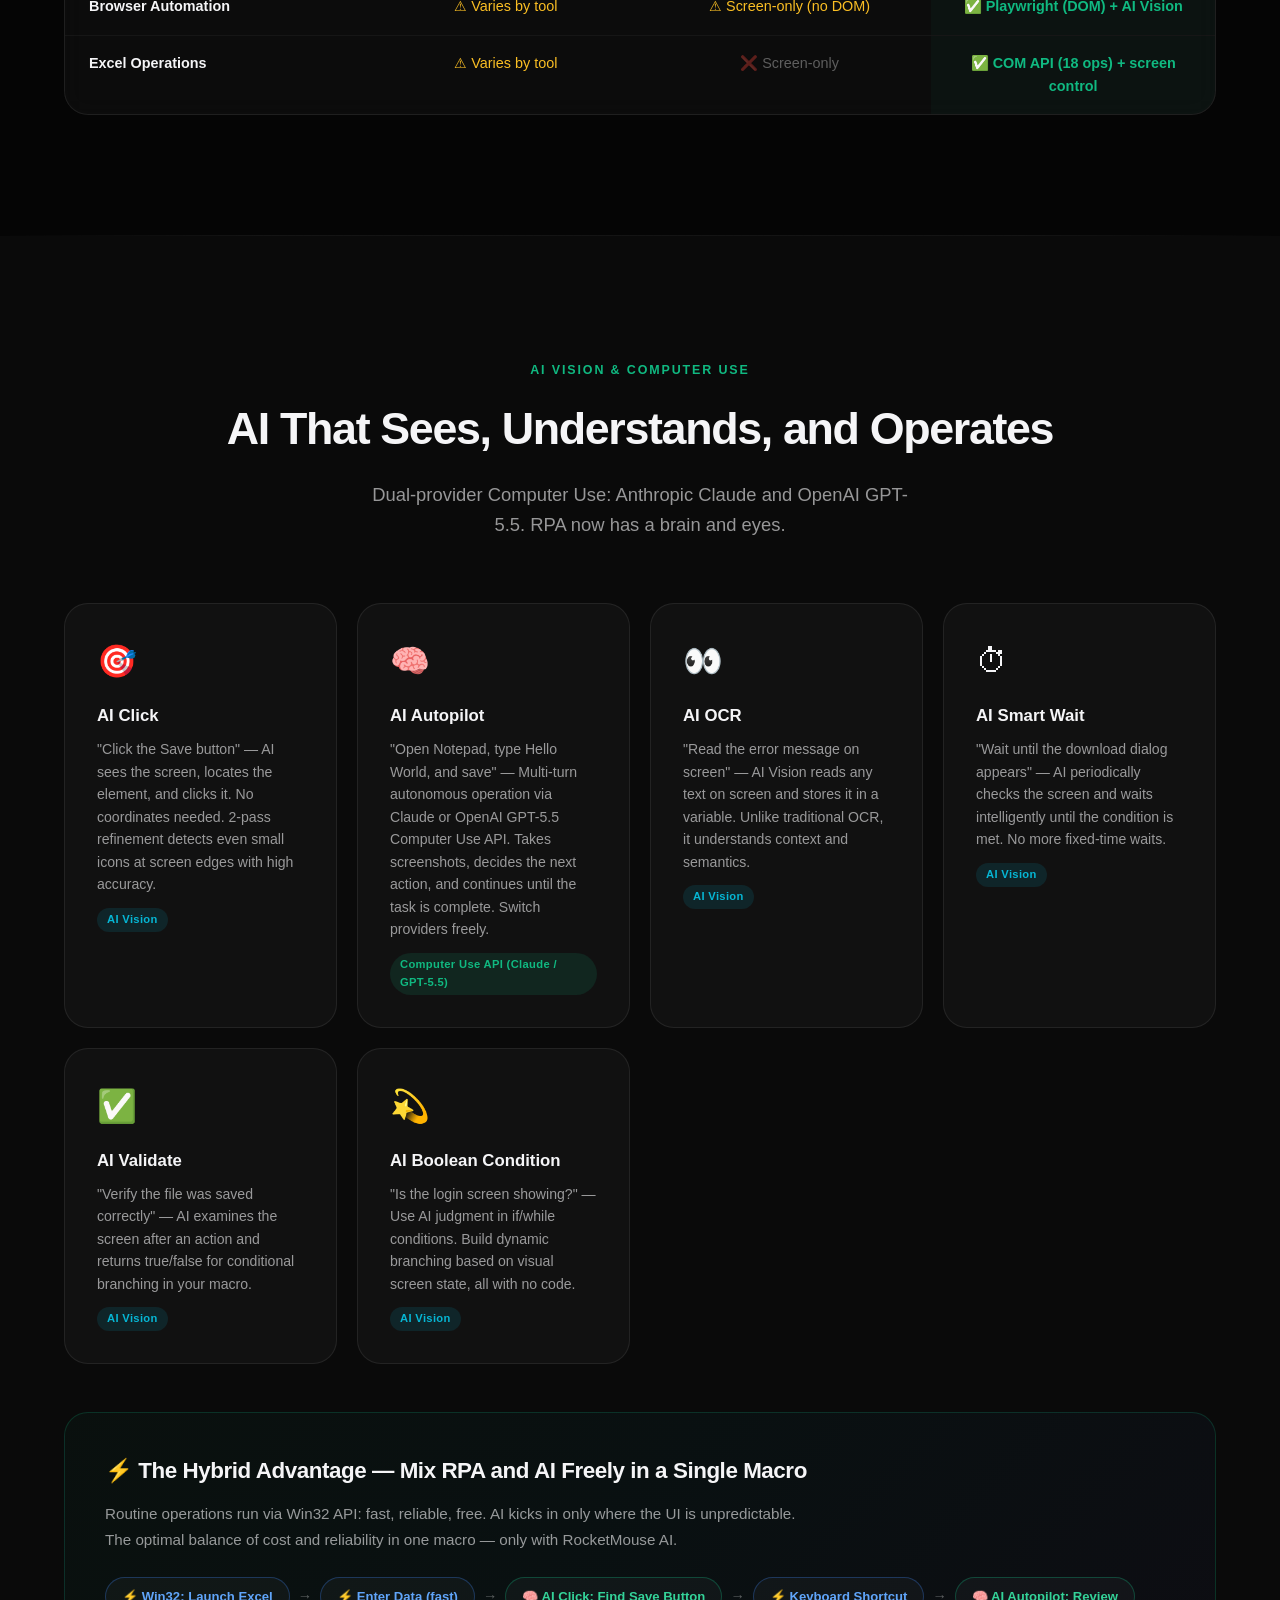
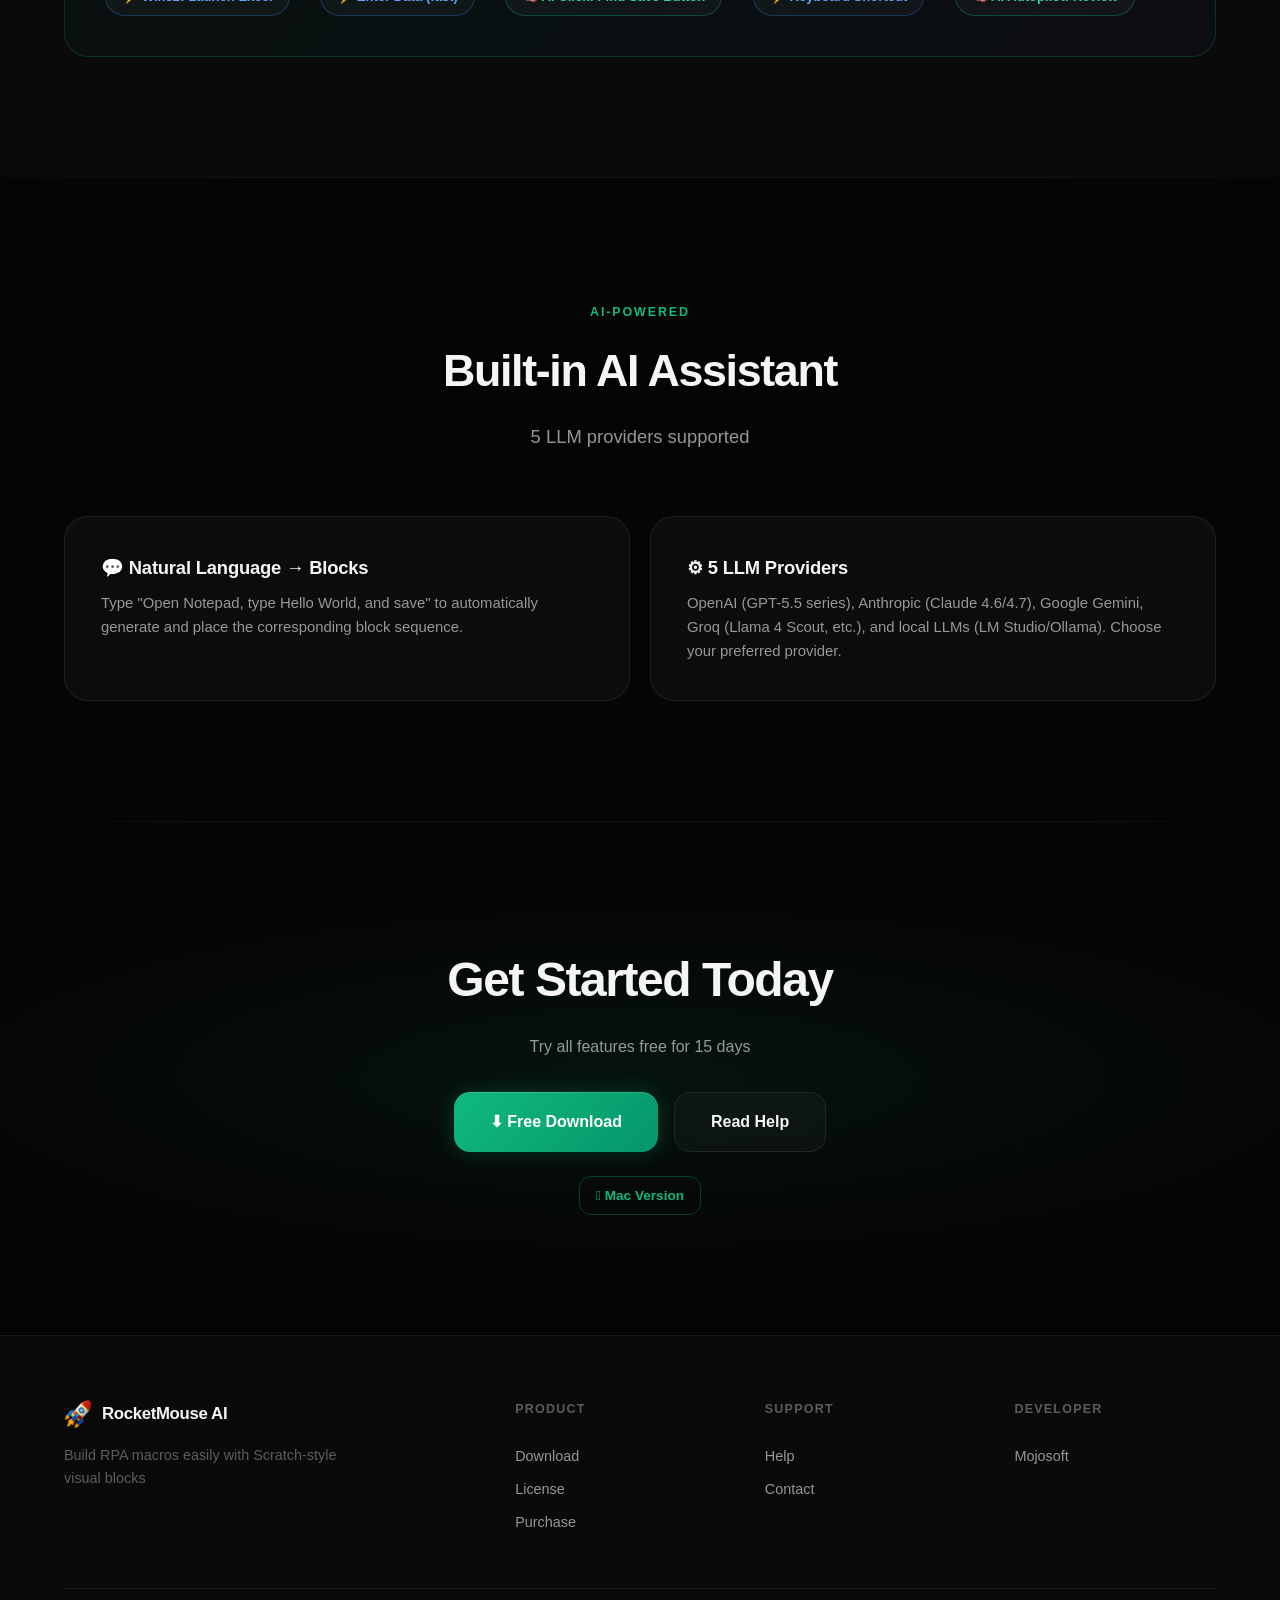
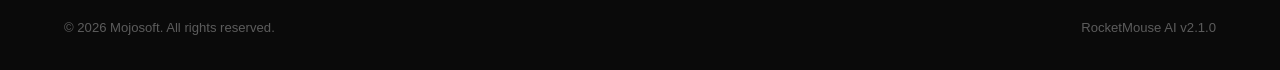
==== commit 7062998a: "全ページ バージョン 2.0.5 → 2.1.0 に更新 - ダウンロードページの最新バージョン表記、フッタ、Hero バッジを 2.1.0 に - v2.1.0 主要変更: OpenAI Nativ" ====
--- a/en/index.html
+++ b/en/index.html
@@ -40,7 +40,7 @@
   <div class="container">
     <div class="hero-badge reveal">
       <span class="badge-dot"></span>
-      <span>v2.0.5 — AI Computer Use Inside</span>
+      <span>v2.1.0 — AI Computer Use Inside</span>
     </div>
     <img src="../images/logo-256.png" alt="RocketMouse AI" class="hero-logo">
     <h1 class="reveal reveal-delay-1"><span class="gradient-text">RocketMouse AI</span></h1>
@@ -397,7 +397,7 @@
     </div>
     <div class="footer-bottom">
       <span>&copy; 2026 Mojosoft. All rights reserved.</span>
-      <span>RocketMouse AI v2.0.5</span>
+      <span>RocketMouse AI v2.1.0</span>
     </div>
   </div>
 </footer>
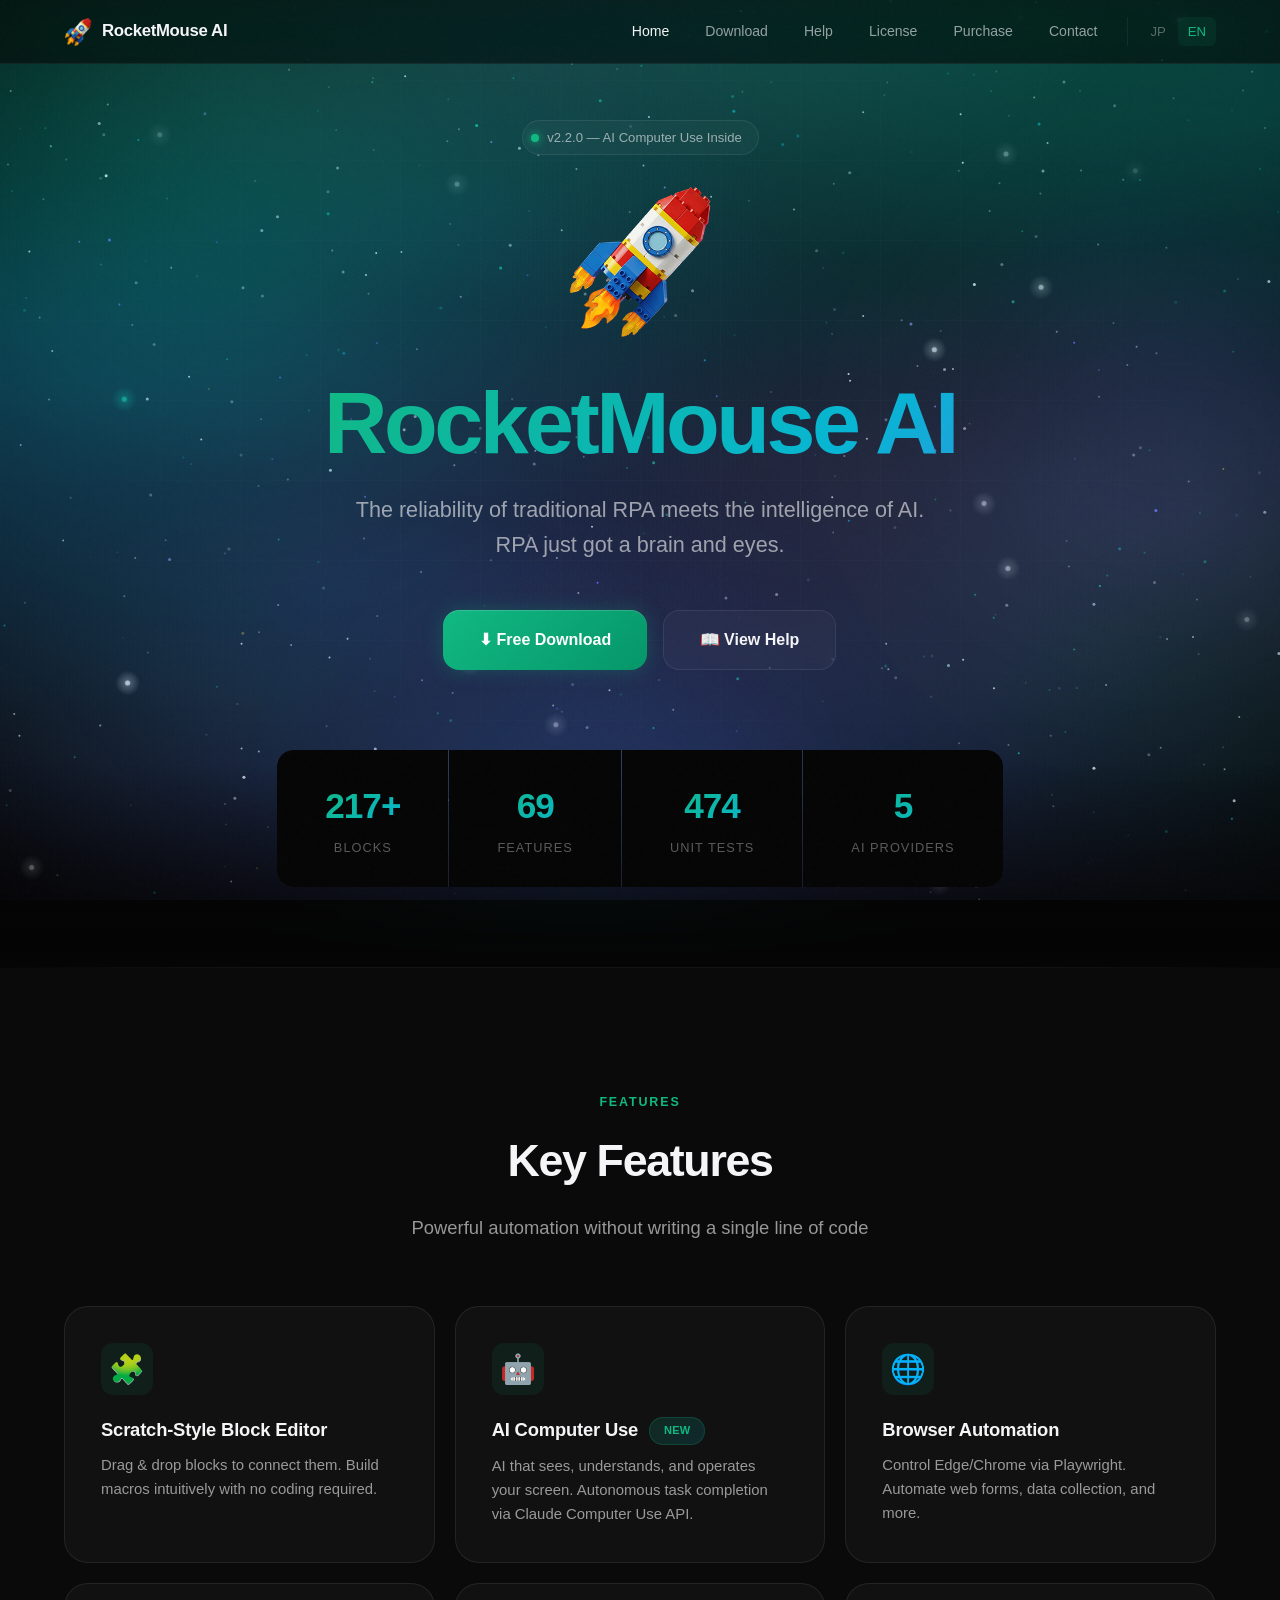
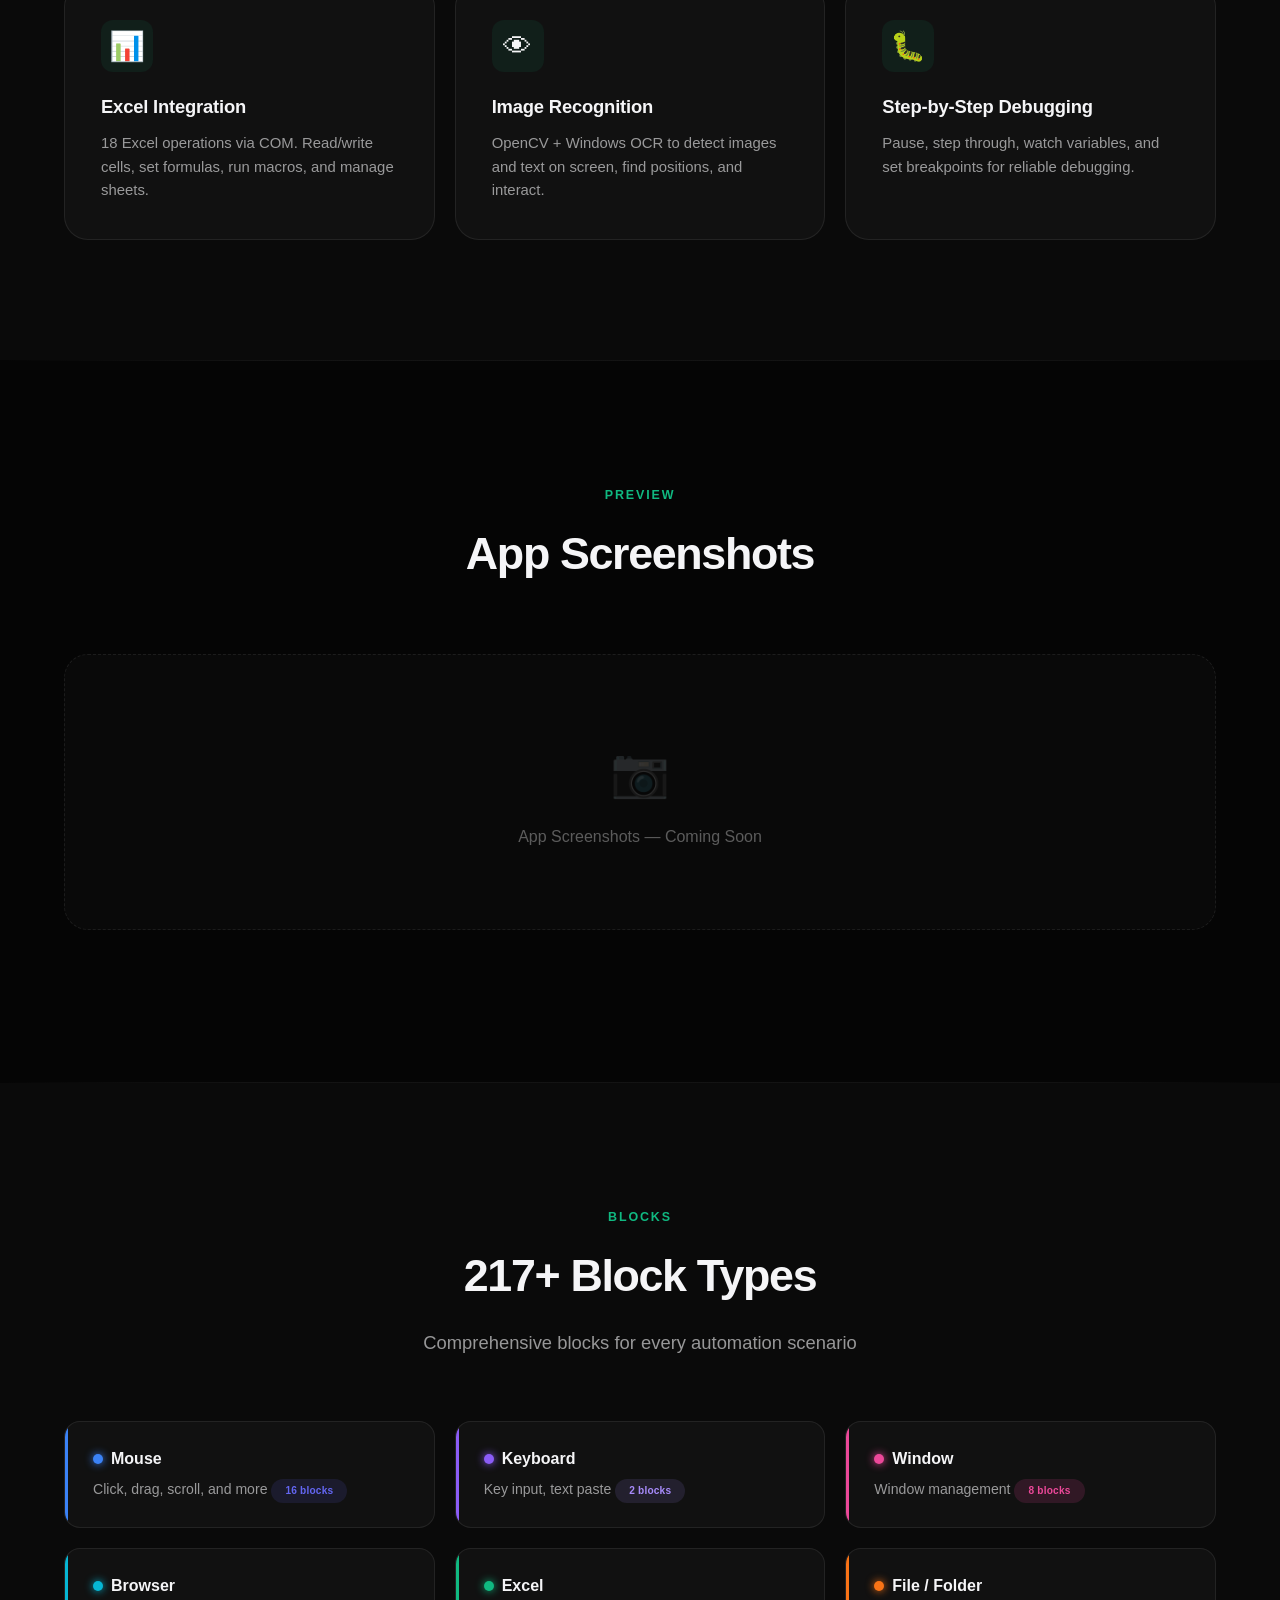
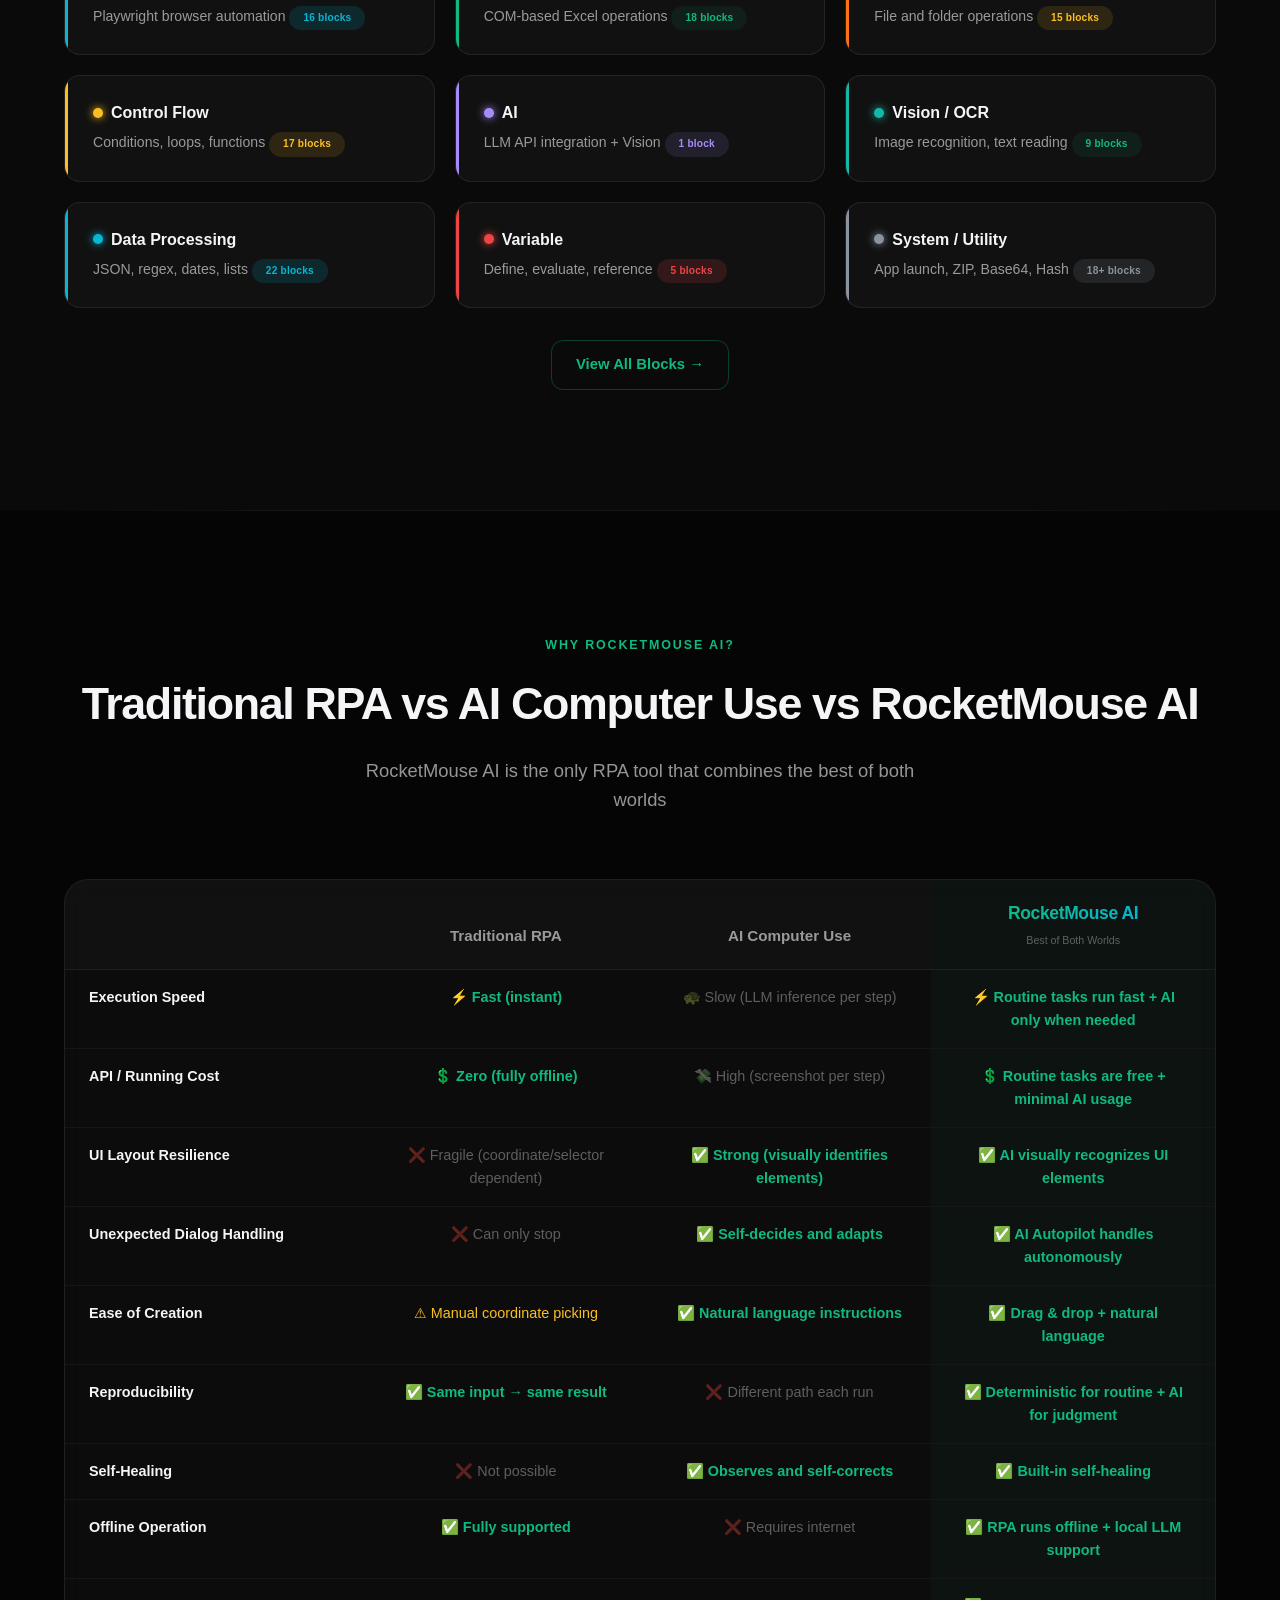
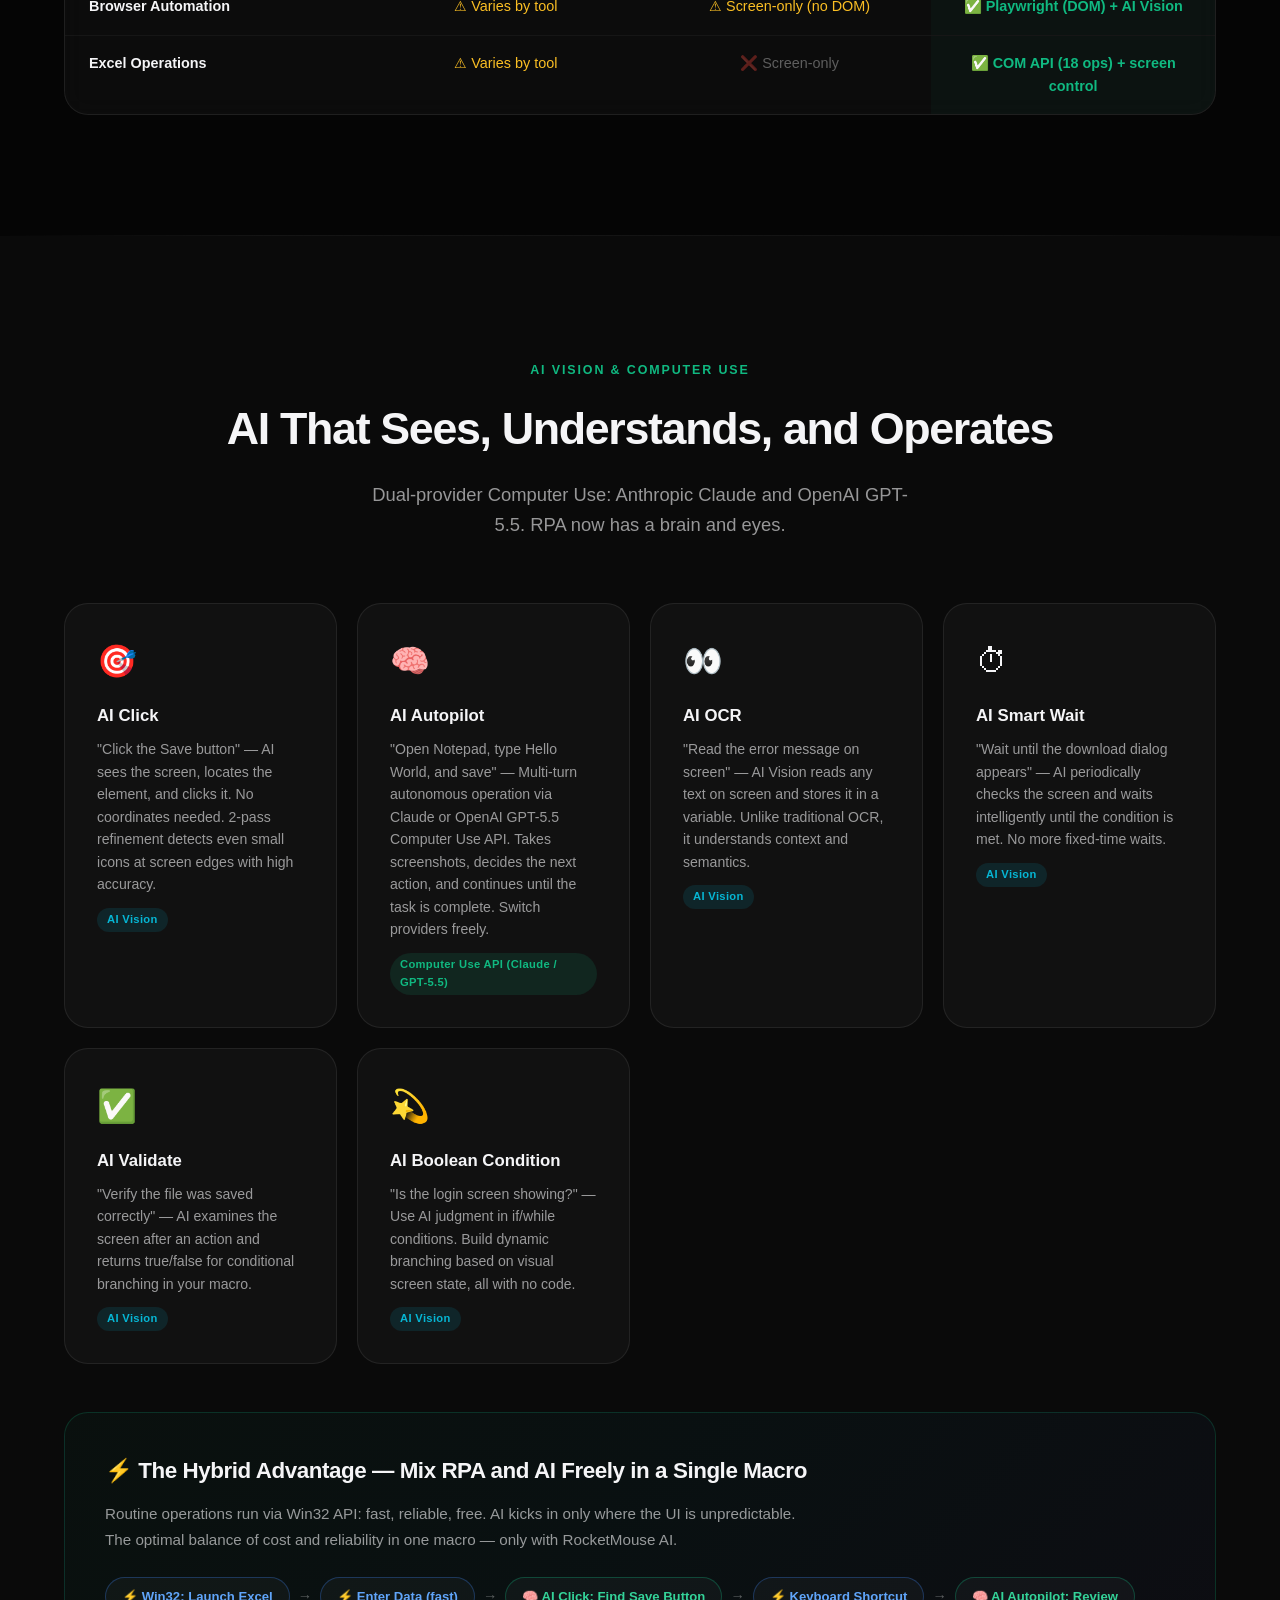
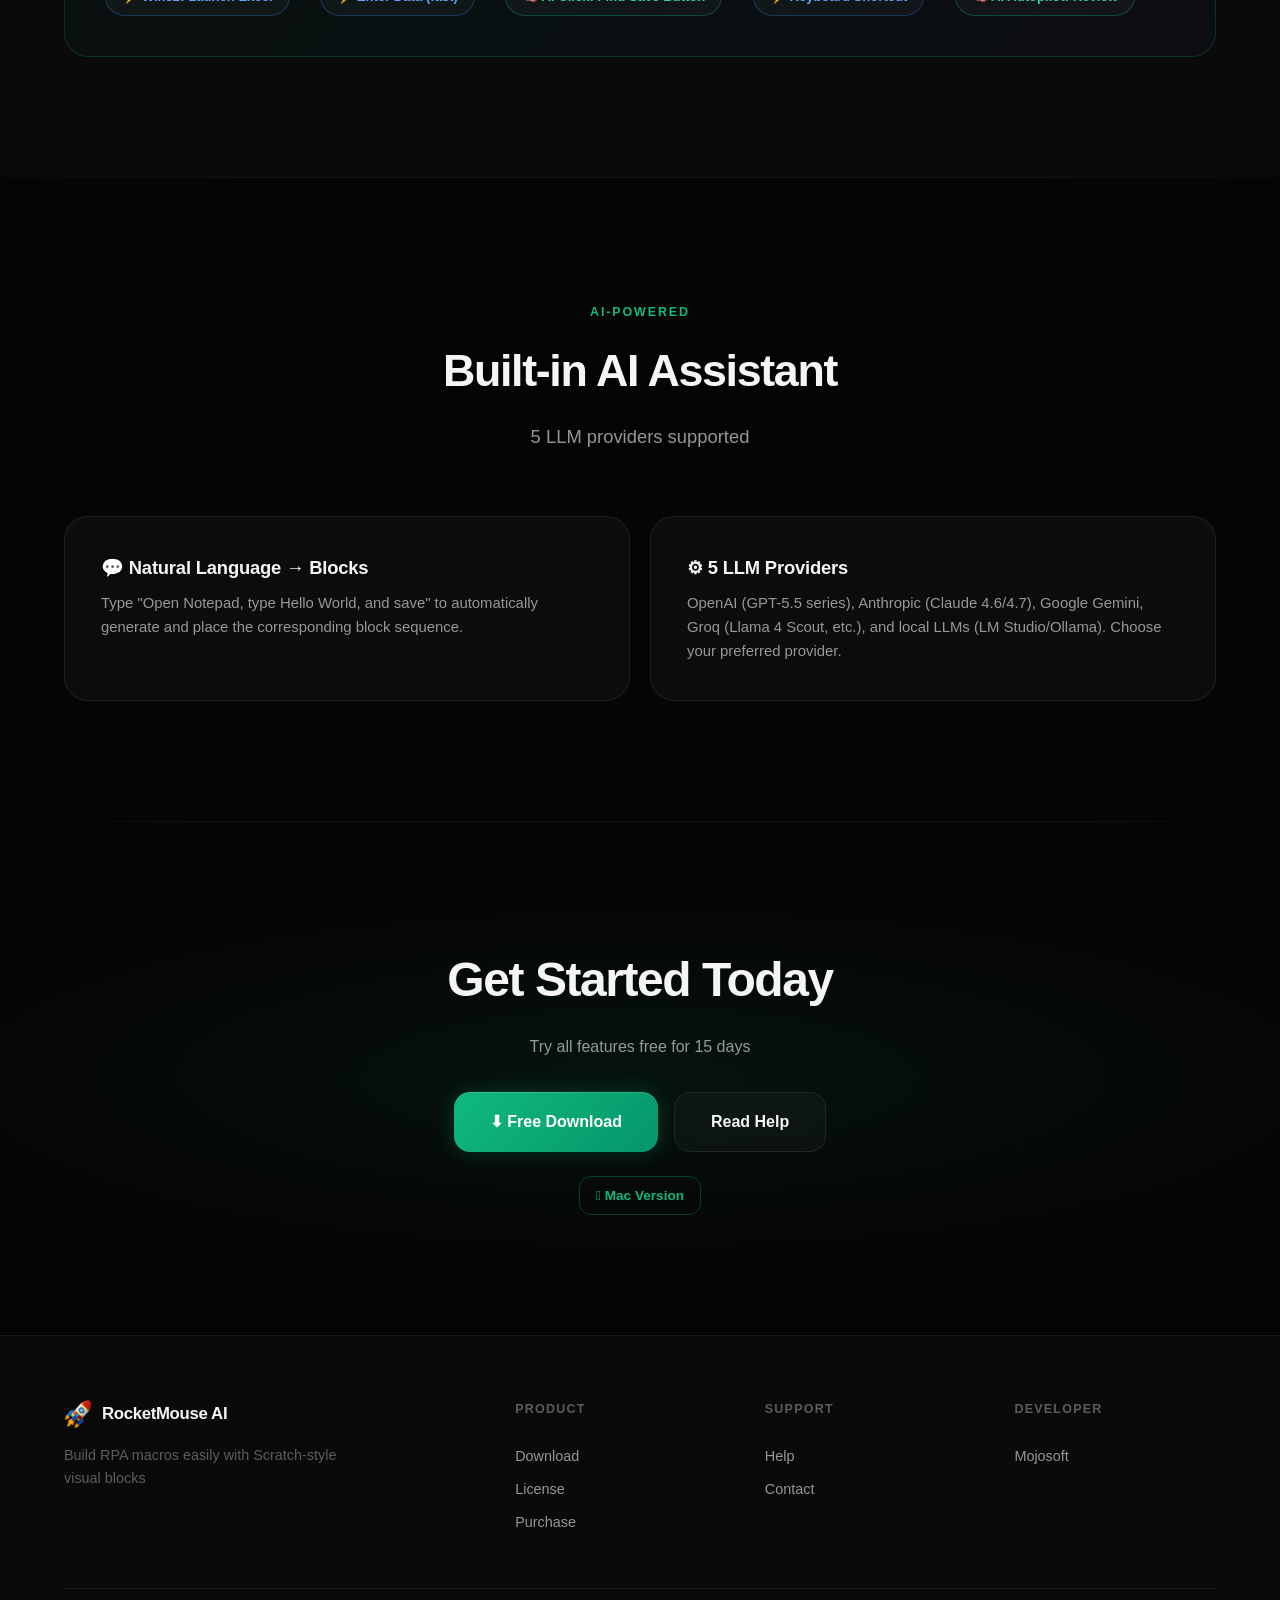
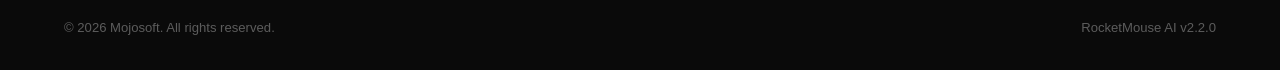
==== commit a8122a3d: "全ページ バージョン 2.1.0 → 2.2.0 に更新 Co-Authored-By: Claude Opus 4.7 <noreply@anthropic.com>" ====
--- a/en/index.html
+++ b/en/index.html
@@ -40,7 +40,7 @@
   <div class="container">
     <div class="hero-badge reveal">
       <span class="badge-dot"></span>
-      <span>v2.1.0 — AI Computer Use Inside</span>
+      <span>v2.2.0 — AI Computer Use Inside</span>
     </div>
     <img src="../images/logo-256.png" alt="RocketMouse AI" class="hero-logo">
     <h1 class="reveal reveal-delay-1"><span class="gradient-text">RocketMouse AI</span></h1>
@@ -397,7 +397,7 @@
     </div>
     <div class="footer-bottom">
       <span>&copy; 2026 Mojosoft. All rights reserved.</span>
-      <span>RocketMouse AI v2.1.0</span>
+      <span>RocketMouse AI v2.2.0</span>
     </div>
   </div>
 </footer>
